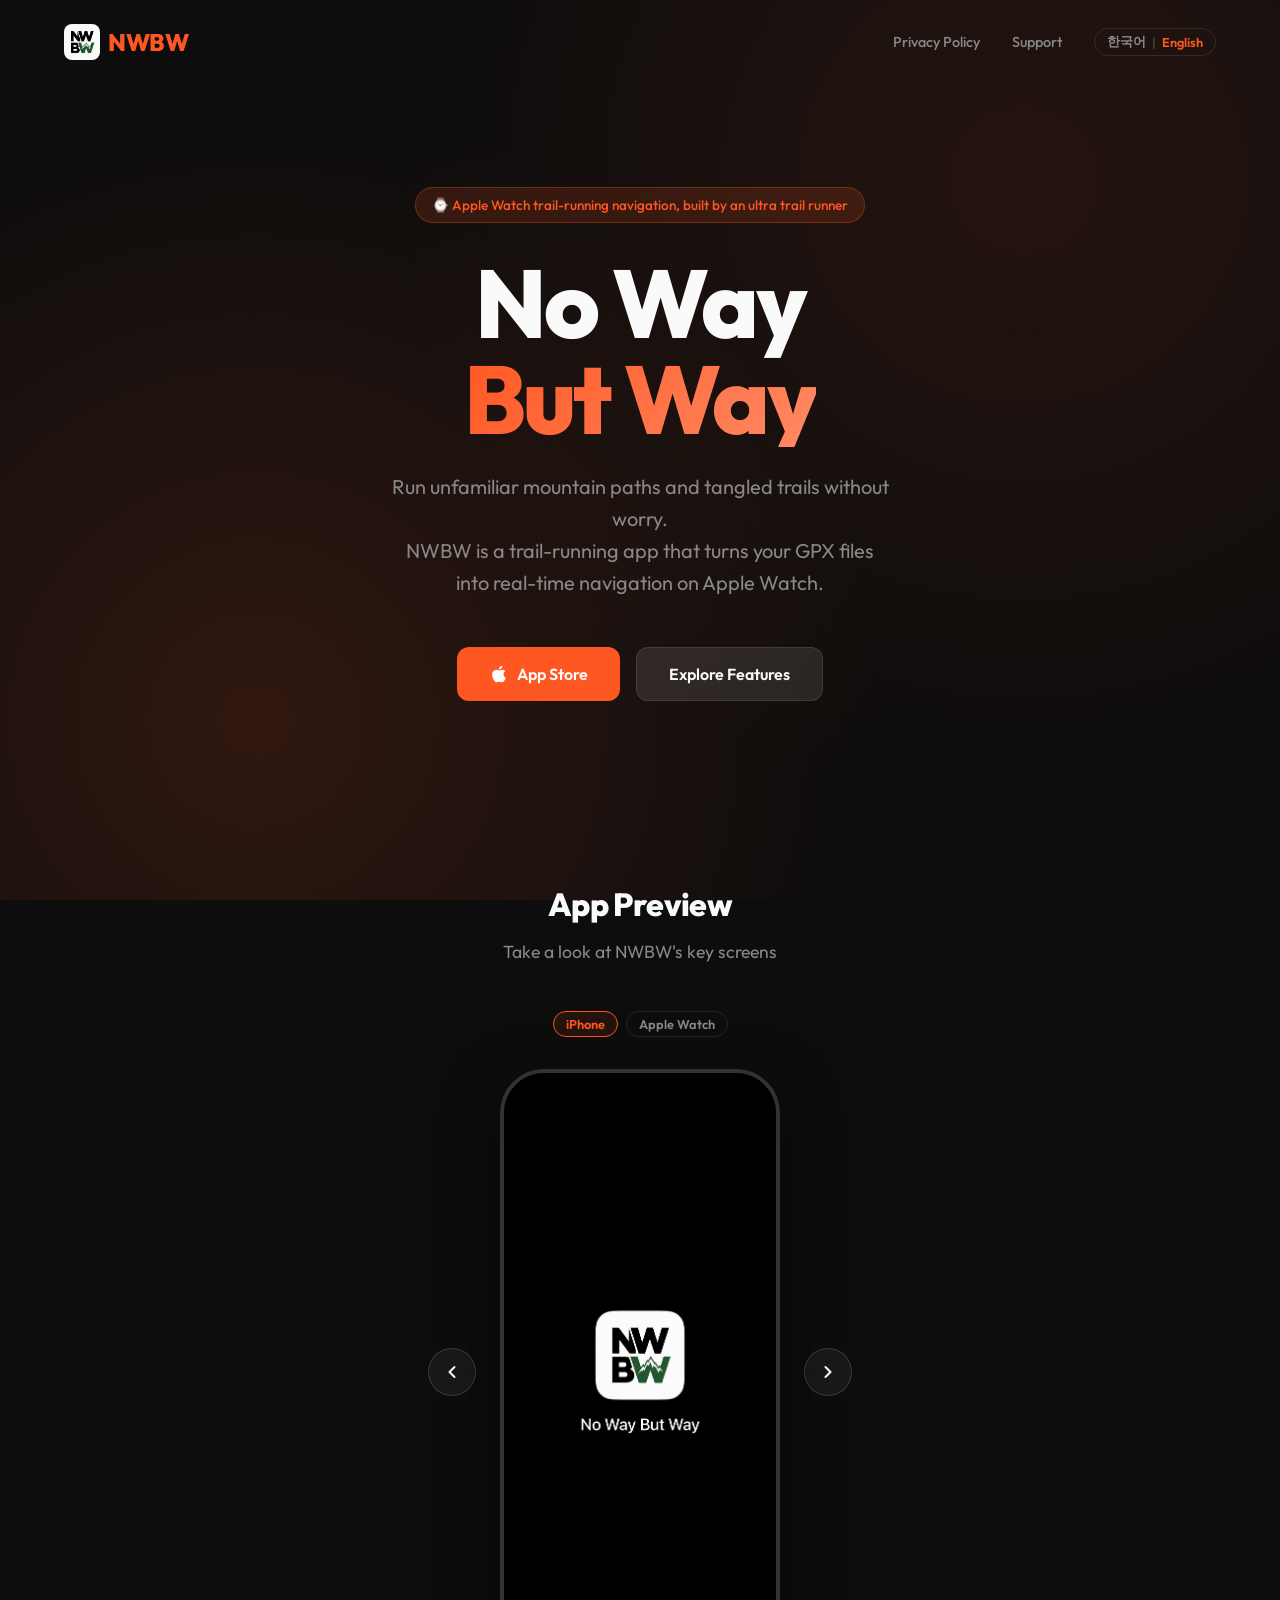
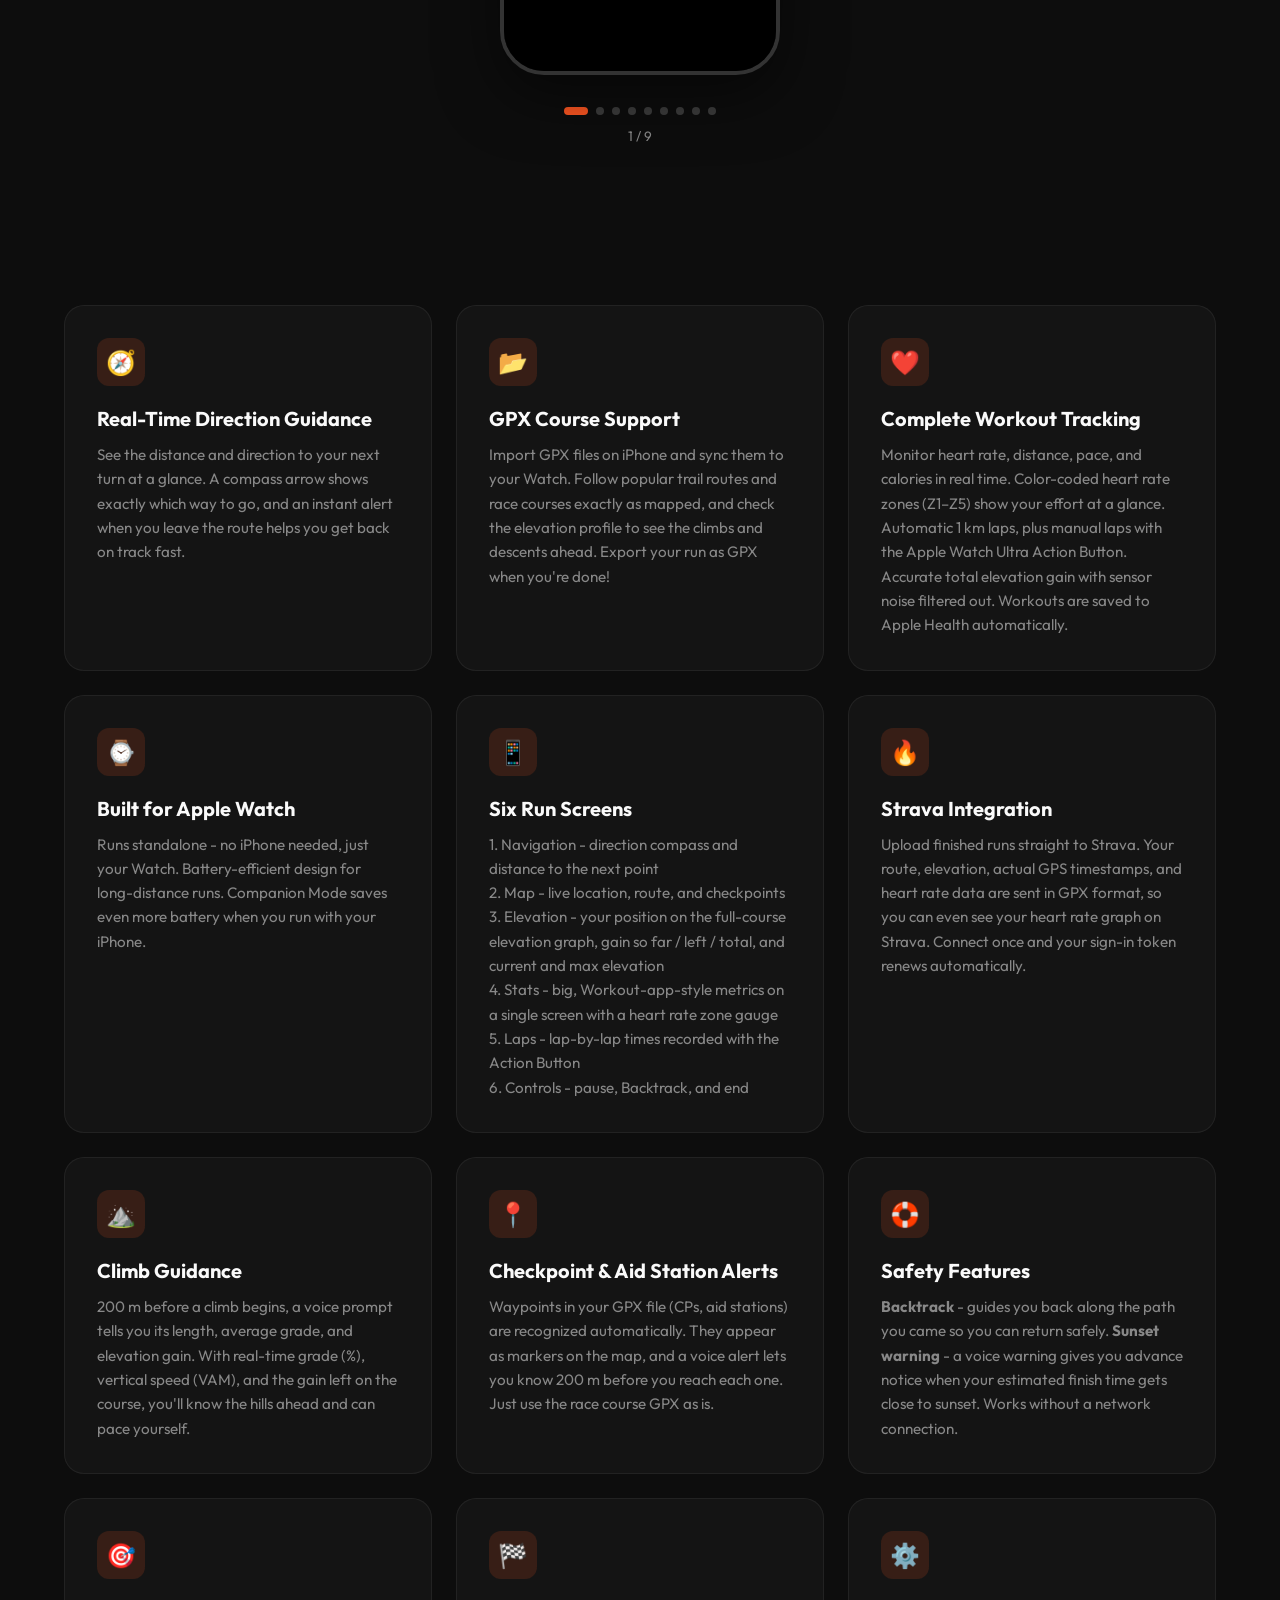
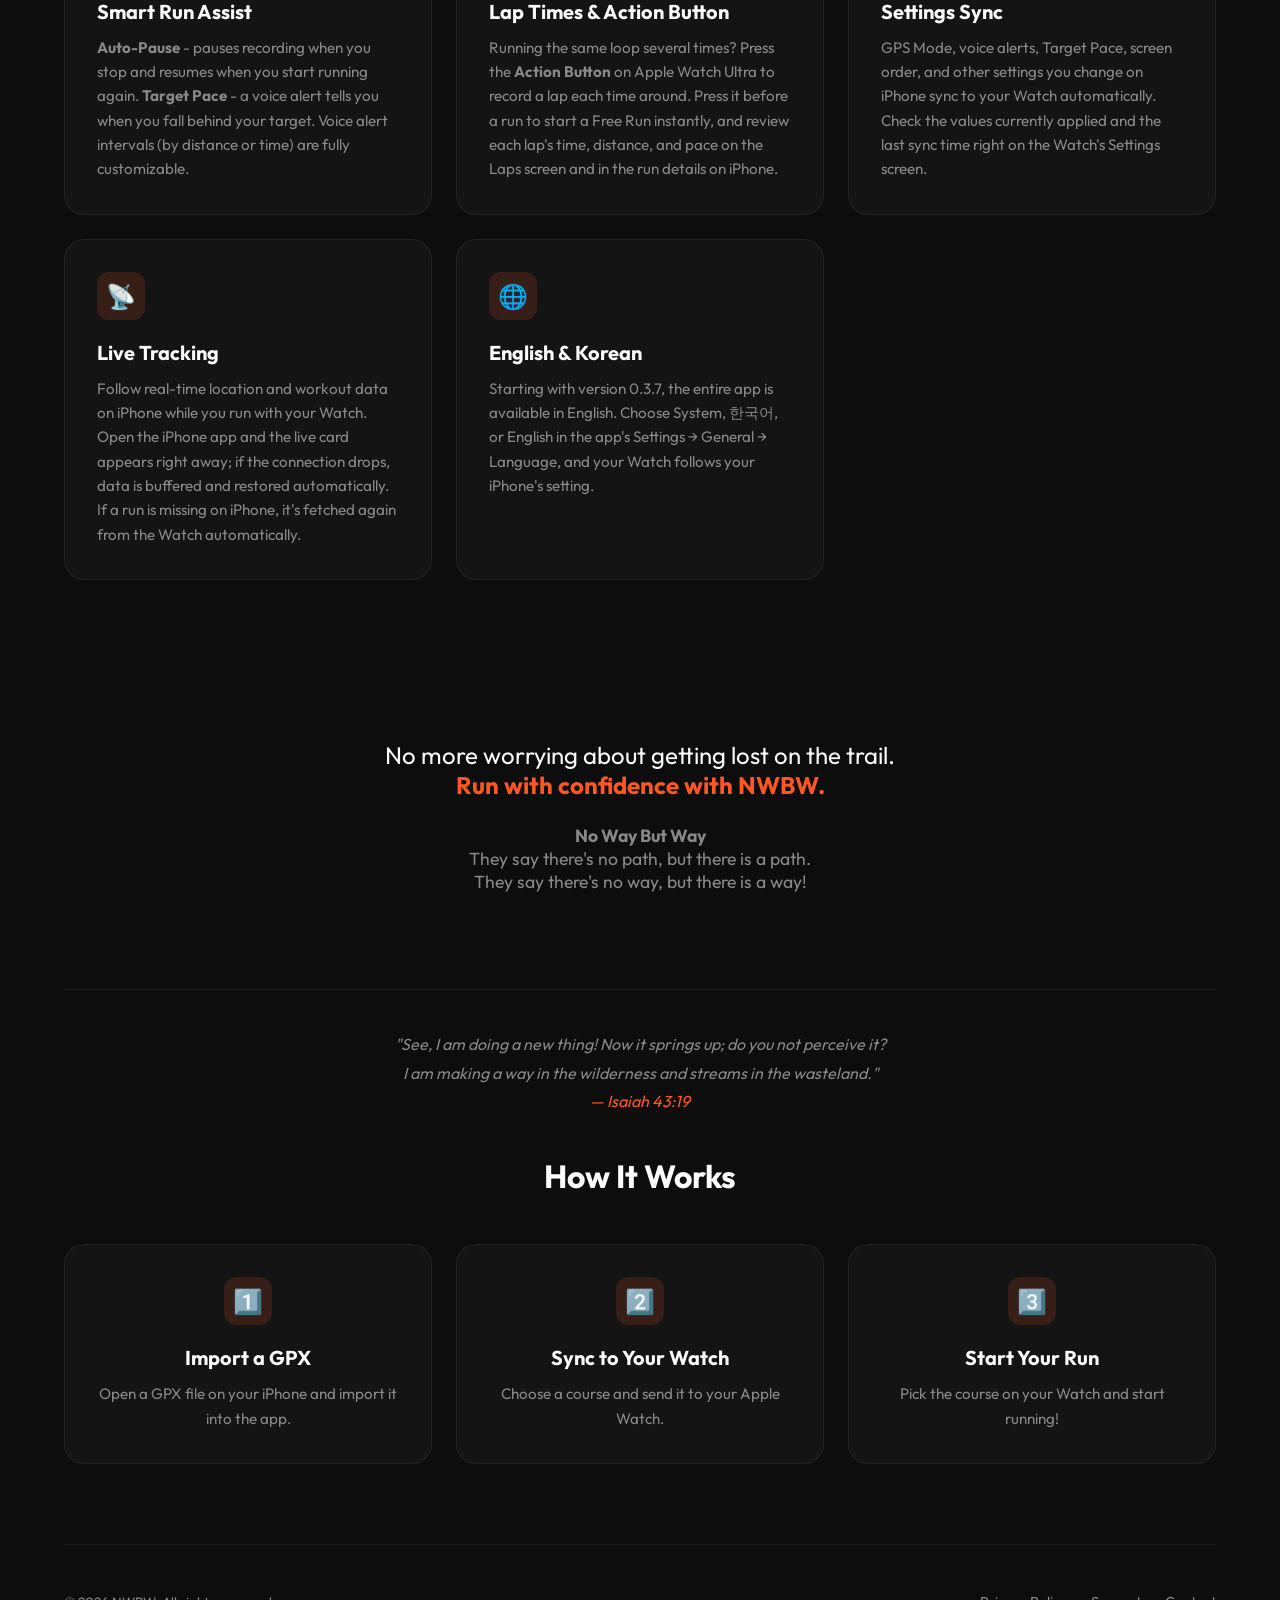
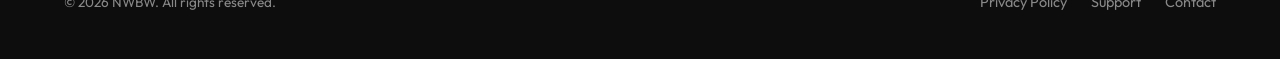
==== en/index.html @ 711b3886 "영어 웹사이트 추가 및 한/영 언어 전환 - en/index.html, en/privacy.html, en/support.html 영어 페이지 추가 (한국어와 동일 구조·CSS) " ====
<!DOCTYPE html>
<html lang="en">
<head>
    <meta charset="UTF-8">
    <meta name="viewport" content="width=device-width, initial-scale=1.0">
    <title>NWBW - No Way But Way</title>
    <link rel="icon" type="image/png" href="../assets/NWBW_logo.png">
    <link rel="apple-touch-icon" href="../assets/NWBW_logo.png">
    <link rel="alternate" hreflang="ko" href="https://shine-codestove.github.io/nwbw-site/">
    <link rel="alternate" hreflang="en" href="https://shine-codestove.github.io/nwbw-site/en/">
    <link rel="alternate" hreflang="x-default" href="https://shine-codestove.github.io/nwbw-site/">
    <link rel="preconnect" href="https://fonts.googleapis.com">
    <link rel="preconnect" href="https://fonts.gstatic.com" crossorigin>
    <link href="https://fonts.googleapis.com/css2?family=Outfit:wght@300;400;600;700;800&display=swap" rel="stylesheet">
    <style>
        :root {
            --primary: #FF5722;
            --primary-dark: #E64A19;
            --dark: #1A1A1A;
            --darker: #0D0D0D;
            --light: #FAFAFA;
            --gray: #888888;
        }

        * {
            margin: 0;
            padding: 0;
            box-sizing: border-box;
        }

        body {
            font-family: 'Outfit', sans-serif;
            background: var(--darker);
            color: var(--light);
            min-height: 100vh;
            overflow-x: hidden;
        }

        /* Animated background */
        .bg-pattern {
            position: fixed;
            top: 0;
            left: 0;
            width: 100%;
            height: 100%;
            background: 
                radial-gradient(circle at 20% 80%, rgba(255, 87, 34, 0.15) 0%, transparent 50%),
                radial-gradient(circle at 80% 20%, rgba(255, 87, 34, 0.1) 0%, transparent 50%);
            pointer-events: none;
            z-index: 0;
        }

        .container {
            position: relative;
            z-index: 1;
            max-width: 1200px;
            margin: 0 auto;
            padding: 0 24px;
        }

        /* Header */
        header {
            padding: 24px 0;
        }

        nav {
            display: flex;
            justify-content: space-between;
            align-items: center;
        }

        .logo {
            display: flex;
            align-items: center;
            gap: 8px;
            font-size: 1.5rem;
            font-weight: 800;
            letter-spacing: -0.02em;
            color: var(--primary);
            text-decoration: none;
        }

        .logo-img {
            width: 36px;
            height: 36px;
            border-radius: 8px;
        }

        .nav-links {
            display: flex;
            gap: 32px;
        }

        .nav-links a {
            color: var(--gray);
            text-decoration: none;
            font-size: 0.9rem;
            font-weight: 500;
            transition: color 0.3s ease;
        }

        .nav-links a:hover {
            color: var(--light);
        }

        /* Hero */
        .hero {
            min-height: 80vh;
            display: flex;
            flex-direction: column;
            justify-content: center;
            align-items: center;
            text-align: center;
            padding: 80px 0;
        }

        .hero-badge {
            display: inline-block;
            padding: 8px 16px;
            background: rgba(255, 87, 34, 0.15);
            border: 1px solid rgba(255, 87, 34, 0.3);
            border-radius: 100px;
            font-size: 0.85rem;
            font-weight: 500;
            color: var(--primary);
            margin-bottom: 32px;
            animation: fadeInUp 0.8s ease;
        }

        .hero h1 {
            font-size: clamp(3rem, 10vw, 6rem);
            font-weight: 800;
            line-height: 1;
            letter-spacing: -0.03em;
            margin-bottom: 24px;
            animation: fadeInUp 0.8s ease 0.1s both;
        }

        .hero h1 span {
            display: block;
            background: linear-gradient(135deg, var(--primary) 0%, #FF8A65 100%);
            -webkit-background-clip: text;
            -webkit-text-fill-color: transparent;
            background-clip: text;
        }

        .hero p {
            font-size: 1.25rem;
            color: var(--gray);
            max-width: 500px;
            margin-bottom: 48px;
            line-height: 1.6;
            animation: fadeInUp 0.8s ease 0.2s both;
        }

        .cta-group {
            display: flex;
            gap: 16px;
            flex-wrap: wrap;
            justify-content: center;
            animation: fadeInUp 0.8s ease 0.3s both;
        }

        .btn {
            display: inline-flex;
            align-items: center;
            gap: 8px;
            padding: 16px 32px;
            border-radius: 12px;
            font-size: 1rem;
            font-weight: 600;
            text-decoration: none;
            transition: all 0.3s ease;
        }

        .btn-primary {
            background: var(--primary);
            color: white;
        }

        .btn-primary:hover {
            background: var(--primary-dark);
            transform: translateY(-2px);
            box-shadow: 0 10px 40px rgba(255, 87, 34, 0.3);
        }

        .btn-secondary {
            background: rgba(255, 255, 255, 0.1);
            color: var(--light);
            border: 1px solid rgba(255, 255, 255, 0.1);
        }

        .btn-secondary:hover {
            background: rgba(255, 255, 255, 0.15);
            transform: translateY(-2px);
        }

        /* Features */
        .features {
            padding: 80px 0;
        }

        .features-grid {
            display: grid;
            grid-template-columns: repeat(auto-fit, minmax(280px, 1fr));
            gap: 24px;
        }

        .feature-card {
            background: rgba(255, 255, 255, 0.03);
            border: 1px solid rgba(255, 255, 255, 0.06);
            border-radius: 20px;
            padding: 32px;
            transition: all 0.3s ease;
        }

        .feature-card:hover {
            background: rgba(255, 255, 255, 0.05);
            transform: translateY(-4px);
        }

        .feature-icon {
            width: 48px;
            height: 48px;
            background: rgba(255, 87, 34, 0.15);
            border-radius: 12px;
            display: flex;
            align-items: center;
            justify-content: center;
            margin-bottom: 20px;
            font-size: 1.5rem;
        }

        .feature-card h3 {
            font-size: 1.25rem;
            font-weight: 700;
            margin-bottom: 12px;
        }

        .feature-card p {
            color: var(--gray);
            line-height: 1.6;
            font-size: 0.95rem;
        }

        /* Screenshot Carousel */
        .screenshots {
            padding: 80px 0;
            text-align: center;
        }

        .screenshots h2 {
            font-size: 2rem;
            font-weight: 800;
            margin-bottom: 16px;
            letter-spacing: -0.02em;
        }

        .screenshots > p {
            color: var(--gray);
            font-size: 1.1rem;
            margin-bottom: 48px;
        }

        .carousel-wrapper {
            position: relative;
            display: flex;
            align-items: center;
            justify-content: center;
            gap: 24px;
        }

        .carousel-btn {
            width: 48px;
            height: 48px;
            border-radius: 50%;
            border: 1px solid rgba(255, 255, 255, 0.15);
            background: rgba(255, 255, 255, 0.05);
            color: var(--light);
            font-size: 1.2rem;
            cursor: pointer;
            transition: all 0.3s ease;
            display: flex;
            align-items: center;
            justify-content: center;
            flex-shrink: 0;
        }

        .carousel-btn:hover {
            background: rgba(255, 87, 34, 0.2);
            border-color: var(--primary);
            color: var(--primary);
        }

        .iphone-frame {
            width: 280px;
            height: 606px;
            border-radius: 44px;
            border: 4px solid #333;
            background: #000;
            position: relative;
            overflow: hidden;
            box-shadow: 0 20px 60px rgba(0, 0, 0, 0.5), inset 0 0 0 1px rgba(255, 255, 255, 0.1);
            flex-shrink: 0;
        }

        .iphone-notch {
            position: absolute;
            top: 10px;
            left: 50%;
            transform: translateX(-50%);
            width: 100px;
            height: 28px;
            background: #000;
            border-radius: 20px;
            z-index: 10;
        }

        .carousel-track {
            display: flex;
            transition: transform 0.4s cubic-bezier(0.25, 0.46, 0.45, 0.94);
            height: 100%;
            touch-action: pan-y;
        }

        .carousel-slide {
            min-width: 100%;
            height: 100%;
        }

        .carousel-slide img {
            width: 100%;
            height: 100%;
            object-fit: cover;
            display: block;
            user-select: none;
            -webkit-user-drag: none;
        }

        .carousel-dots {
            display: flex;
            justify-content: center;
            gap: 8px;
            margin-top: 32px;
        }

        .carousel-dot {
            width: 8px;
            height: 8px;
            border-radius: 50%;
            border: none;
            background: rgba(255, 255, 255, 0.2);
            cursor: pointer;
            transition: all 0.3s ease;
            padding: 0;
        }

        .carousel-dot.active {
            background: var(--primary);
            width: 24px;
            border-radius: 4px;
        }

        .carousel-counter {
            color: var(--gray);
            font-size: 0.85rem;
            margin-top: 12px;
        }

        /* Apple Watch Ultra Frame */
        .watch-frame {
            width: 260px;
            height: 318px;
            border-radius: 72px;
            border: 5px solid #3a3a3c;
            background: #000;
            position: relative;
            overflow: hidden;
            box-shadow: 0 20px 60px rgba(0, 0, 0, 0.5), inset 0 0 0 1px rgba(255, 255, 255, 0.08);
            flex-shrink: 0;
        }

        /* Digital Crown (right side) */
        .watch-frame::before {
            content: '';
            position: absolute;
            right: -12px;
            top: 50%;
            transform: translateY(-50%);
            width: 8px;
            height: 32px;
            background: linear-gradient(180deg, #555 0%, #3a3a3c 50%, #555 100%);
            border-radius: 3px;
            z-index: 20;
        }

        /* Action Button (left, orange) */
        .watch-frame::after {
            content: '';
            position: absolute;
            left: -12px;
            top: 50%;
            transform: translateY(-50%);
            width: 8px;
            height: 24px;
            background: linear-gradient(180deg, #FF7A3D 0%, #E64A19 100%);
            border-radius: 3px;
            z-index: 20;
        }

        .device-label {
            display: flex;
            align-items: center;
            justify-content: center;
            gap: 8px;
            color: var(--gray);
            font-size: 0.9rem;
            margin-bottom: 32px;
        }

        .device-label span {
            display: inline-block;
            padding: 4px 12px;
            border-radius: 100px;
            font-weight: 600;
            font-size: 0.8rem;
            cursor: pointer;
            transition: all 0.3s ease;
            color: var(--gray);
            border: 1px solid rgba(255, 255, 255, 0.1);
        }

        .device-label span.active {
            color: var(--primary);
            border-color: var(--primary);
            background: rgba(255, 87, 34, 0.1);
        }

        /* Footer */
        footer {
            padding: 48px 0;
            border-top: 1px solid rgba(255, 255, 255, 0.06);
            margin-top: 80px;
        }

        .footer-content {
            display: flex;
            justify-content: space-between;
            align-items: center;
            flex-wrap: wrap;
            gap: 24px;
        }

        .footer-links {
            display: flex;
            gap: 24px;
        }

        .footer-links a {
            color: var(--gray);
            text-decoration: none;
            font-size: 0.9rem;
            transition: color 0.3s ease;
        }

        .footer-links a:hover {
            color: var(--light);
        }

        .copyright {
            color: var(--gray);
            font-size: 0.85rem;
        }

        /* Animations */
        @keyframes fadeInUp {
            from {
                opacity: 0;
                transform: translateY(30px);
            }
            to {
                opacity: 1;
                transform: translateY(0);
            }
        }

        /* Mobile */
        /* Language switch (visible on mobile too) */
        .nav-right {
            display: flex;
            align-items: center;
            gap: 32px;
        }

        .lang-switch {
            display: flex;
            align-items: center;
            gap: 6px;
            padding: 4px 12px;
            border: 1px solid rgba(255, 255, 255, 0.1);
            border-radius: 100px;
            font-size: 0.8rem;
            font-weight: 600;
            white-space: nowrap;
        }

        .lang-switch a {
            color: var(--gray);
            text-decoration: none;
            transition: color 0.3s ease;
        }

        .lang-switch a:hover {
            color: var(--light);
        }

        .lang-switch a.active {
            color: var(--primary);
        }

        .lang-switch .sep {
            color: rgba(255, 255, 255, 0.2);
        }

        @media (max-width: 768px) {
            .nav-links {
                display: none;
            }

            .hero {
                min-height: 70vh;
                padding: 60px 0;
            }

            .carousel-btn {
                display: none;
            }

            .iphone-frame {
                width: 240px;
                height: 520px;
                border-radius: 36px;
            }

            .iphone-notch {
                width: 84px;
                height: 24px;
                top: 8px;
            }

            .watch-frame {
                width: 220px;
                height: 270px;
                border-radius: 62px;
            }

            .footer-content {
                flex-direction: column;
                text-align: center;
            }
        }
    </style>
</head>
<body>
    <div class="bg-pattern"></div>

    <div class="container">
        <header>
            <nav>
                <a href="index.html" class="logo"><img src="../assets/NWBW_logo.png" alt="NWBW" class="logo-img">NWBW</a>
                <div class="nav-right">
                    <div class="nav-links">
                        <a href="privacy.html">Privacy Policy</a>
                        <a href="support.html">Support</a>
                    </div>
                    <div class="lang-switch" aria-label="Language">
                        <a href="../index.html" hreflang="ko" lang="ko">한국어</a>
                        <span class="sep" aria-hidden="true">|</span>
                        <a href="index.html" class="active" aria-current="page" lang="en">English</a>
                    </div>
                </div>
            </nav>
        </header>

        <main>
            <section class="hero">
                <div class="hero-badge">⌚ Apple Watch trail-running navigation, built by an ultra trail runner</div>
                <h1>
                    No Way<br>
                    <span>But Way</span>
                </h1>
                <p>Run unfamiliar mountain paths and tangled trails without worry.<br>NWBW is a trail-running app that turns your GPX files<br>into real-time navigation on Apple Watch.</p>
                <div class="cta-group">
                    <a href="https://apps.apple.com/us/app/nwbw/id6758130832" class="btn btn-primary">
                        <svg width="20" height="20" viewBox="0 0 24 24" fill="currentColor">
                            <path d="M18.71 19.5c-.83 1.24-1.71 2.45-3.05 2.47-1.34.03-1.77-.79-3.29-.79-1.53 0-2 .77-3.27.82-1.31.05-2.3-1.32-3.14-2.53C4.25 17 2.94 12.45 4.7 9.39c.87-1.52 2.43-2.48 4.12-2.51 1.28-.02 2.5.87 3.29.87.78 0 2.26-1.07 3.81-.91.65.03 2.47.26 3.64 1.98-.09.06-2.17 1.28-2.15 3.81.03 3.02 2.65 4.03 2.68 4.04-.03.07-.42 1.44-1.38 2.83M13 3.5c.73-.83 1.94-1.46 2.94-1.5.13 1.17-.34 2.35-1.04 3.19-.69.85-1.83 1.51-2.95 1.42-.15-1.15.41-2.35 1.05-3.11z"/>
                        </svg>
                        App Store
                    </a>
                    <a href="#features" class="btn btn-secondary">Explore Features</a>
                </div>
            </section>

            <section class="screenshots" id="screenshots">
                <h2>App Preview</h2>
                <p>Take a look at NWBW's key screens</p>
                <div class="device-label">
                    <span class="active" data-target="iphone-carousel">iPhone</span>
                    <span data-target="watch-carousel">Apple Watch</span>
                </div>

                <!-- iPhone Carousel -->
                <div class="carousel" id="iphone-carousel" data-carousel>
                    <div class="carousel-wrapper">
                        <button class="carousel-btn" data-prev aria-label="Previous screenshot">
                            <svg width="20" height="20" viewBox="0 0 24 24" fill="none" stroke="currentColor" stroke-width="2.5" stroke-linecap="round" stroke-linejoin="round"><polyline points="15 18 9 12 15 6"></polyline></svg>
                        </button>
                        <div class="iphone-frame">
                            <div class="iphone-notch"></div>
                            <div class="carousel-track" data-track>
                                <div class="carousel-slide"><img src="../assets/스크린샷_1.png" alt="NWBW app splash screen" draggable="false"></div>
                                <div class="carousel-slide"><img src="../assets/아이폰_코스목록.png" alt="Courses - weekly summary and route thumbnails" draggable="false"></div>
                                <div class="carousel-slide"><img src="../assets/아이폰_코스상세.png" alt="Course details - satellite map and elevation profile" draggable="false"></div>
                                <div class="carousel-slide"><img src="../assets/아이폰_라이브트래킹.png" alt="Live Tracking - real-time location and workout metrics" draggable="false"></div>
                                <div class="carousel-slide"><img src="../assets/아이폰_러닝기록.png" alt="Records - total distance and monthly runs" draggable="false"></div>
                                <div class="carousel-slide"><img src="../assets/스크린샷_3.jpg" alt="Importing a GPX file" draggable="false"></div>
                                <div class="carousel-slide"><img src="../assets/아이폰_설정.png" alt="Settings - GPS Mode and heart rate zones" draggable="false"></div>
                                <div class="carousel-slide"><img src="../assets/스크린샷_9.PNG" alt="Apple Health integration" draggable="false"></div>
                                <div class="carousel-slide"><img src="../assets/스크린샷_10.PNG" alt="Strava integration" draggable="false"></div>
                            </div>
                        </div>
                        <button class="carousel-btn" data-next aria-label="Next screenshot">
                            <svg width="20" height="20" viewBox="0 0 24 24" fill="none" stroke="currentColor" stroke-width="2.5" stroke-linecap="round" stroke-linejoin="round"><polyline points="9 18 15 12 9 6"></polyline></svg>
                        </button>
                    </div>
                    <div class="carousel-dots" data-dots></div>
                    <div class="carousel-counter" data-counter></div>
                </div>

                <!-- Apple Watch Carousel -->
                <div class="carousel" id="watch-carousel" data-carousel style="display:none;">
                    <div class="carousel-wrapper">
                        <button class="carousel-btn" data-prev aria-label="Previous screenshot">
                            <svg width="20" height="20" viewBox="0 0 24 24" fill="none" stroke="currentColor" stroke-width="2.5" stroke-linecap="round" stroke-linejoin="round"><polyline points="15 18 9 12 15 6"></polyline></svg>
                        </button>
                        <div class="watch-frame">
                            <div class="carousel-track" data-track>
                                <div class="carousel-slide"><img src="../assets/워치_트랙목록.png" alt="Watch course list - Free Run and course cards" draggable="false"></div>
                                <div class="carousel-slide"><img src="../assets/워치_러닝시작.png" alt="Start Run - elevation profile and course summary" draggable="false"></div>
                                <div class="carousel-slide"><img src="../assets/워치_네비게이션.png" alt="Navigation - turn guidance and progress" draggable="false"></div>
                                <div class="carousel-slide"><img src="../assets/워치_3.PNG" alt="Off-course warning" draggable="false"></div>
                                <div class="carousel-slide"><img src="../assets/워치_10.PNG" alt="Live map" draggable="false"></div>
                                <div class="carousel-slide"><img src="../assets/워치_고도프로필.png" alt="Elevation - current elevation and gain left" draggable="false"></div>
                                <div class="carousel-slide"><img src="../assets/워치_운동지표.png" alt="Stats - large metrics and heart rate zone gauge" draggable="false"></div>
                                <div class="carousel-slide"><img src="../assets/워치_8.jpg" alt="Off-course alert" draggable="false"></div>
                            </div>
                        </div>
                        <button class="carousel-btn" data-next aria-label="Next screenshot">
                            <svg width="20" height="20" viewBox="0 0 24 24" fill="none" stroke="currentColor" stroke-width="2.5" stroke-linecap="round" stroke-linejoin="round"><polyline points="9 18 15 12 9 6"></polyline></svg>
                        </button>
                    </div>
                    <div class="carousel-dots" data-dots></div>
                    <div class="carousel-counter" data-counter></div>
                </div>
            </section>

            <section class="features" id="features">
                <div class="features-grid">
                    <!-- Real-time direction guidance -->
                    <div class="feature-card">
                        <div class="feature-icon">🧭</div>
                        <h3>Real-Time Direction Guidance</h3>
                        <p>See the distance and direction to your next turn at a glance. A compass arrow shows exactly which way to go, and an instant alert when you leave the route helps you get back on track fast.</p>
                    </div>

                    <!-- GPX course support -->
                    <div class="feature-card">
                        <div class="feature-icon">📂</div>
                        <h3>GPX Course Support</h3>
                        <p>Import GPX files on iPhone and sync them to your Watch. Follow popular trail routes and race courses exactly as mapped, and check the elevation profile to see the climbs and descents ahead. Export your run as GPX when you're done!</p>
                    </div>

                    <!-- Complete workout tracking -->
                    <div class="feature-card">
                        <div class="feature-icon">❤️</div>
                        <h3>Complete Workout Tracking</h3>
                        <p>Monitor heart rate, distance, pace, and calories in real time. Color-coded heart rate zones (Z1–Z5) show your effort at a glance. Automatic 1 km laps, plus manual laps with the Apple Watch Ultra Action Button. Accurate total elevation gain with sensor noise filtered out. Workouts are saved to Apple Health automatically.</p>
                    </div>

                    <!-- Optimized for Apple Watch -->
                    <div class="feature-card">
                        <div class="feature-icon">⌚</div>
                        <h3>Built for Apple Watch</h3>
                        <p>Runs standalone - no iPhone needed, just your Watch. Battery-efficient design for long-distance runs. Companion Mode saves even more battery when you run with your iPhone.</p>
                    </div>

                    <!-- Six run screens -->
                    <div class="feature-card">
                        <div class="feature-icon">📱</div>
                        <h3>Six Run Screens</h3>
                        <p>1. Navigation - direction compass and distance to the next point<br>
                        2. Map - live location, route, and checkpoints<br>
                        3. Elevation - your position on the full-course elevation graph, gain so far / left / total, and current and max elevation<br>
                        4. Stats - big, Workout-app-style metrics on a single screen with a heart rate zone gauge<br>
                        5. Laps - lap-by-lap times recorded with the Action Button<br>
                        6. Controls - pause, Backtrack, and end</p>
                    </div>

                    <!-- Strava integration -->
                    <div class="feature-card">
                        <div class="feature-icon">🔥</div>
                        <h3>Strava Integration</h3>
                        <p>Upload finished runs straight to Strava. Your route, elevation, actual GPS timestamps, and heart rate data are sent in GPX format, so you can even see your heart rate graph on Strava. Connect once and your sign-in token renews automatically.</p>
                    </div>

                    <!-- Climb guidance -->
                    <div class="feature-card">
                        <div class="feature-icon">⛰️</div>
                        <h3>Climb Guidance</h3>
                        <p>200 m before a climb begins, a voice prompt tells you its length, average grade, and elevation gain. With real-time grade (%), vertical speed (VAM), and the gain left on the course, you'll know the hills ahead and can pace yourself.</p>
                    </div>

                    <!-- Checkpoint and aid station alerts -->
                    <div class="feature-card">
                        <div class="feature-icon">📍</div>
                        <h3>Checkpoint & Aid Station Alerts</h3>
                        <p>Waypoints in your GPX file (CPs, aid stations) are recognized automatically. They appear as markers on the map, and a voice alert lets you know 200 m before you reach each one. Just use the race course GPX as is.</p>
                    </div>

                    <!-- Safety features -->
                    <div class="feature-card">
                        <div class="feature-icon">🛟</div>
                        <h3>Safety Features</h3>
                        <p><strong>Backtrack</strong> - guides you back along the path you came so you can return safely. <strong>Sunset warning</strong> - a voice warning gives you advance notice when your estimated finish time gets close to sunset. Works without a network connection.</p>
                    </div>

                    <!-- Smart run assist -->
                    <div class="feature-card">
                        <div class="feature-icon">🎯</div>
                        <h3>Smart Run Assist</h3>
                        <p><strong>Auto-Pause</strong> - pauses recording when you stop and resumes when you start running again. <strong>Target Pace</strong> - a voice alert tells you when you fall behind your target. Voice alert intervals (by distance or time) are fully customizable.</p>
                    </div>

                    <!-- Lap times and Action Button -->
                    <div class="feature-card">
                        <div class="feature-icon">🏁</div>
                        <h3>Lap Times & Action Button</h3>
                        <p>Running the same loop several times? Press the <strong>Action Button</strong> on Apple Watch Ultra to record a lap each time around. Press it before a run to start a Free Run instantly, and review each lap's time, distance, and pace on the Laps screen and in the run details on iPhone.</p>
                    </div>
                    <!-- Settings sync -->
                    <div class="feature-card">
                        <div class="feature-icon">⚙️</div>
                        <h3>Settings Sync</h3>
                        <p>GPS Mode, voice alerts, Target Pace, screen order, and other settings you change on iPhone sync to your Watch automatically. Check the values currently applied and the last sync time right on the Watch's Settings screen.</p>
                    </div>
                    <!-- Live Tracking -->
                    <div class="feature-card">
                        <div class="feature-icon">📡</div>
                        <h3>Live Tracking</h3>
                        <p>Follow real-time location and workout data on iPhone while you run with your Watch. Open the iPhone app and the live card appears right away; if the connection drops, data is buffered and restored automatically. If a run is missing on iPhone, it's fetched again from the Watch automatically.</p>
                    </div>
                    <!-- English support -->
                    <div class="feature-card">
                        <div class="feature-icon">🌐</div>
                        <h3>English &amp; Korean</h3>
                        <p>Starting with version 0.3.7, the entire app is available in English. Choose System, <span lang="ko">한국어</span>, or English in the app's Settings → General → Language, and your Watch follows your iPhone's setting.</p>
                    </div>
                </div>
            </section>

            <!-- Closing section -->
            <section class="closing" style="text-align: center; padding: 80px 0;">
                <p style="font-size: 1.5rem; color: var(--light); margin-bottom: 24px;">
                    No more worrying about getting lost on the trail.<br>
                    <strong style="color: var(--primary);">Run with confidence with NWBW.</strong>
                </p>
                <p style="font-size: 1.1rem; color: var(--gray); margin-bottom: 16px;">
                    <strong>No Way But Way</strong><br>
                    They say there's no path, but there is a path.<br>
                    They say there's no way, but there is a way!
                </p>
            </section>

            <!-- Bible verse -->
            <section class="verse" style="text-align: center; padding: 40px 0; border-top: 1px solid rgba(255, 255, 255, 0.06);">
                <p style="font-size: 1rem; color: var(--gray); font-style: italic; max-width: 700px; margin: 0 auto; line-height: 1.8;">
                    "See, I am doing a new thing! Now it springs up; do you not perceive it?<br>
                    I am making a way in the wilderness and streams in the wasteland."<br>
                    <span style="color: var(--primary);">— Isaiah 43:19</span>
                </p>
            </section>

            <section class="how-it-works">
                <h2 style="text-align: center; font-size: 2rem; margin-bottom: 48px;">How It Works</h2>
                <div class="features-grid">
                    <div class="feature-card" style="text-align: center;">
                        <div class="feature-icon" style="margin: 0 auto 20px;">1️⃣</div>
                        <h3>Import a GPX</h3>
                        <p>Open a GPX file on your iPhone and import it into the app.</p>
                    </div>
                    <div class="feature-card" style="text-align: center;">
                        <div class="feature-icon" style="margin: 0 auto 20px;">2️⃣</div>
                        <h3>Sync to Your Watch</h3>
                        <p>Choose a course and send it to your Apple Watch.</p>
                    </div>
                    <div class="feature-card" style="text-align: center;">
                        <div class="feature-icon" style="margin: 0 auto 20px;">3️⃣</div>
                        <h3>Start Your Run</h3>
                        <p>Pick the course on your Watch and start running!</p>
                    </div>
                </div>
            </section>
        </main>

        <footer>
            <div class="footer-content">
                <div class="copyright">© 2026 NWBW. All rights reserved.</div>
                <div class="footer-links">
                    <a href="privacy.html">Privacy Policy</a>
                    <a href="support.html">Support</a>
                    <a href="mailto:info@codestove.io">Contact</a>
                </div>
            </div>
        </footer>
    </div>
    <script src="../carousel.js"></script>
</body>
</html>
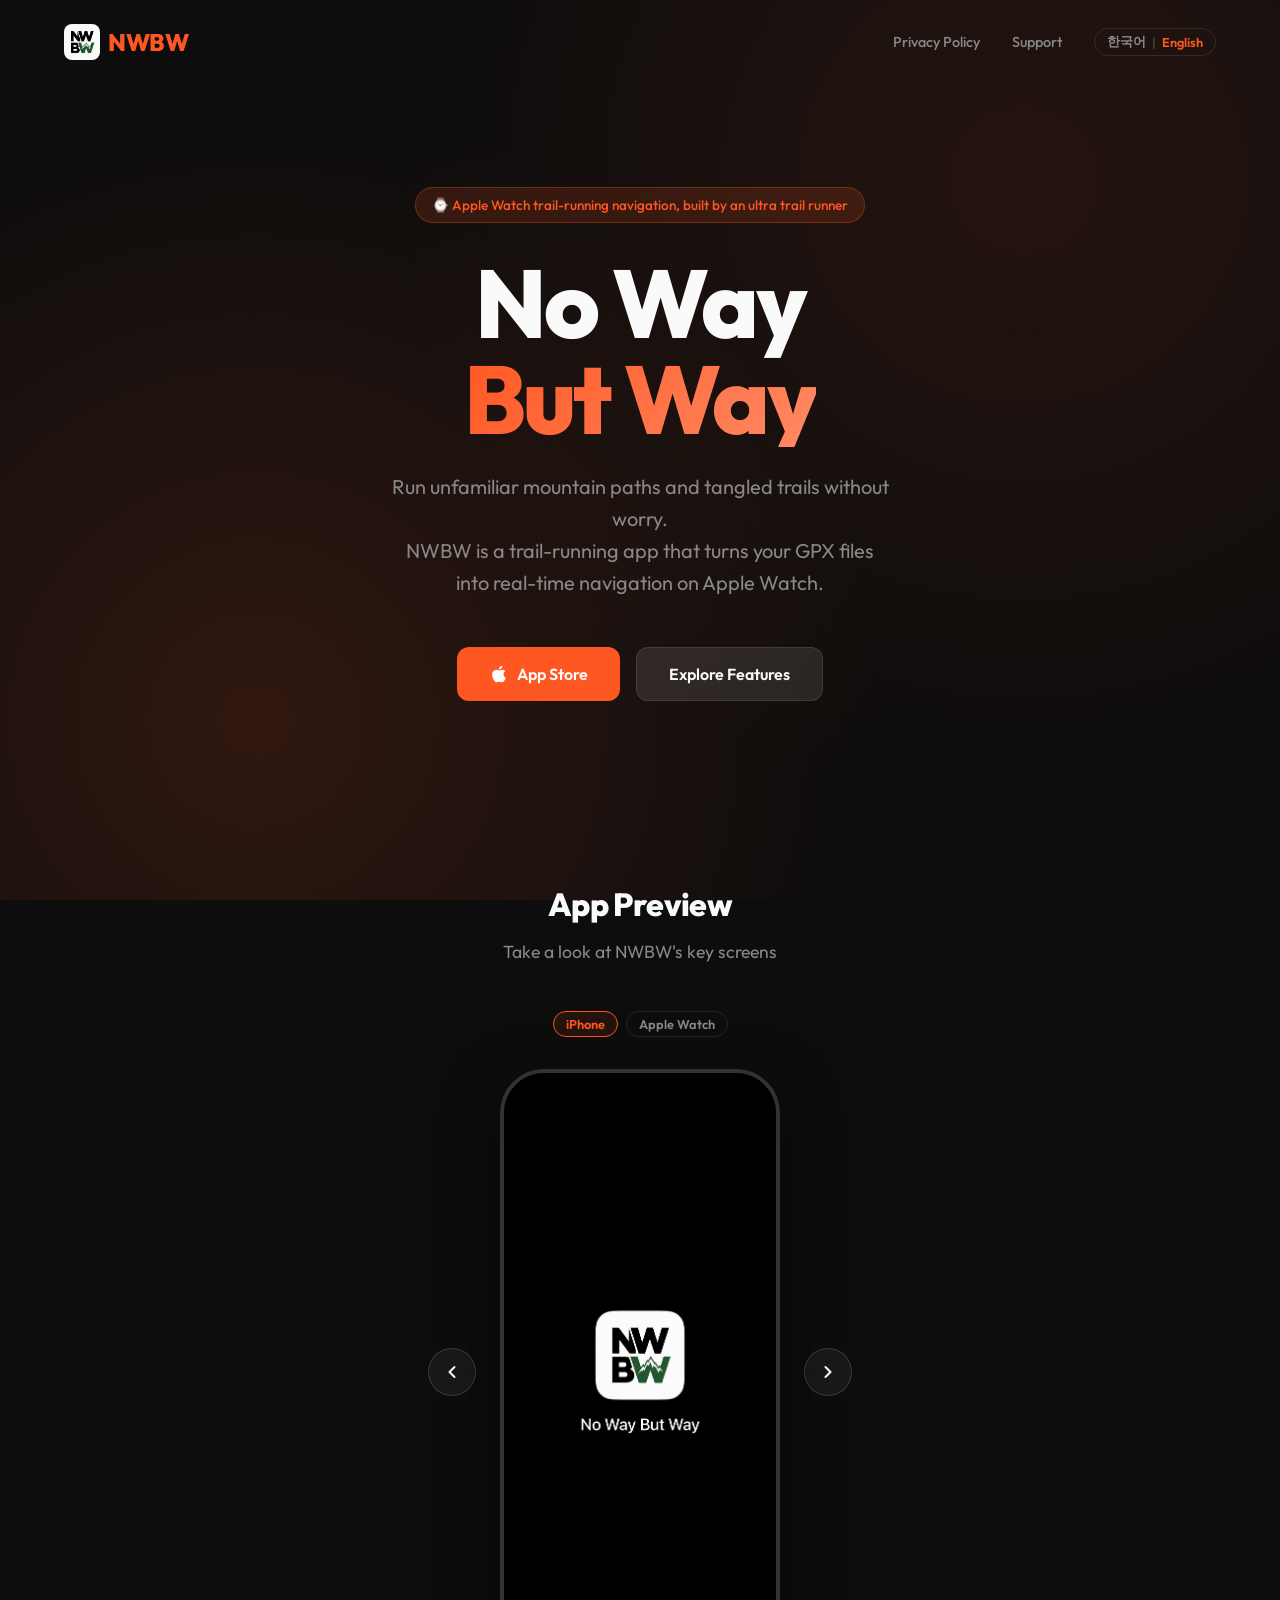
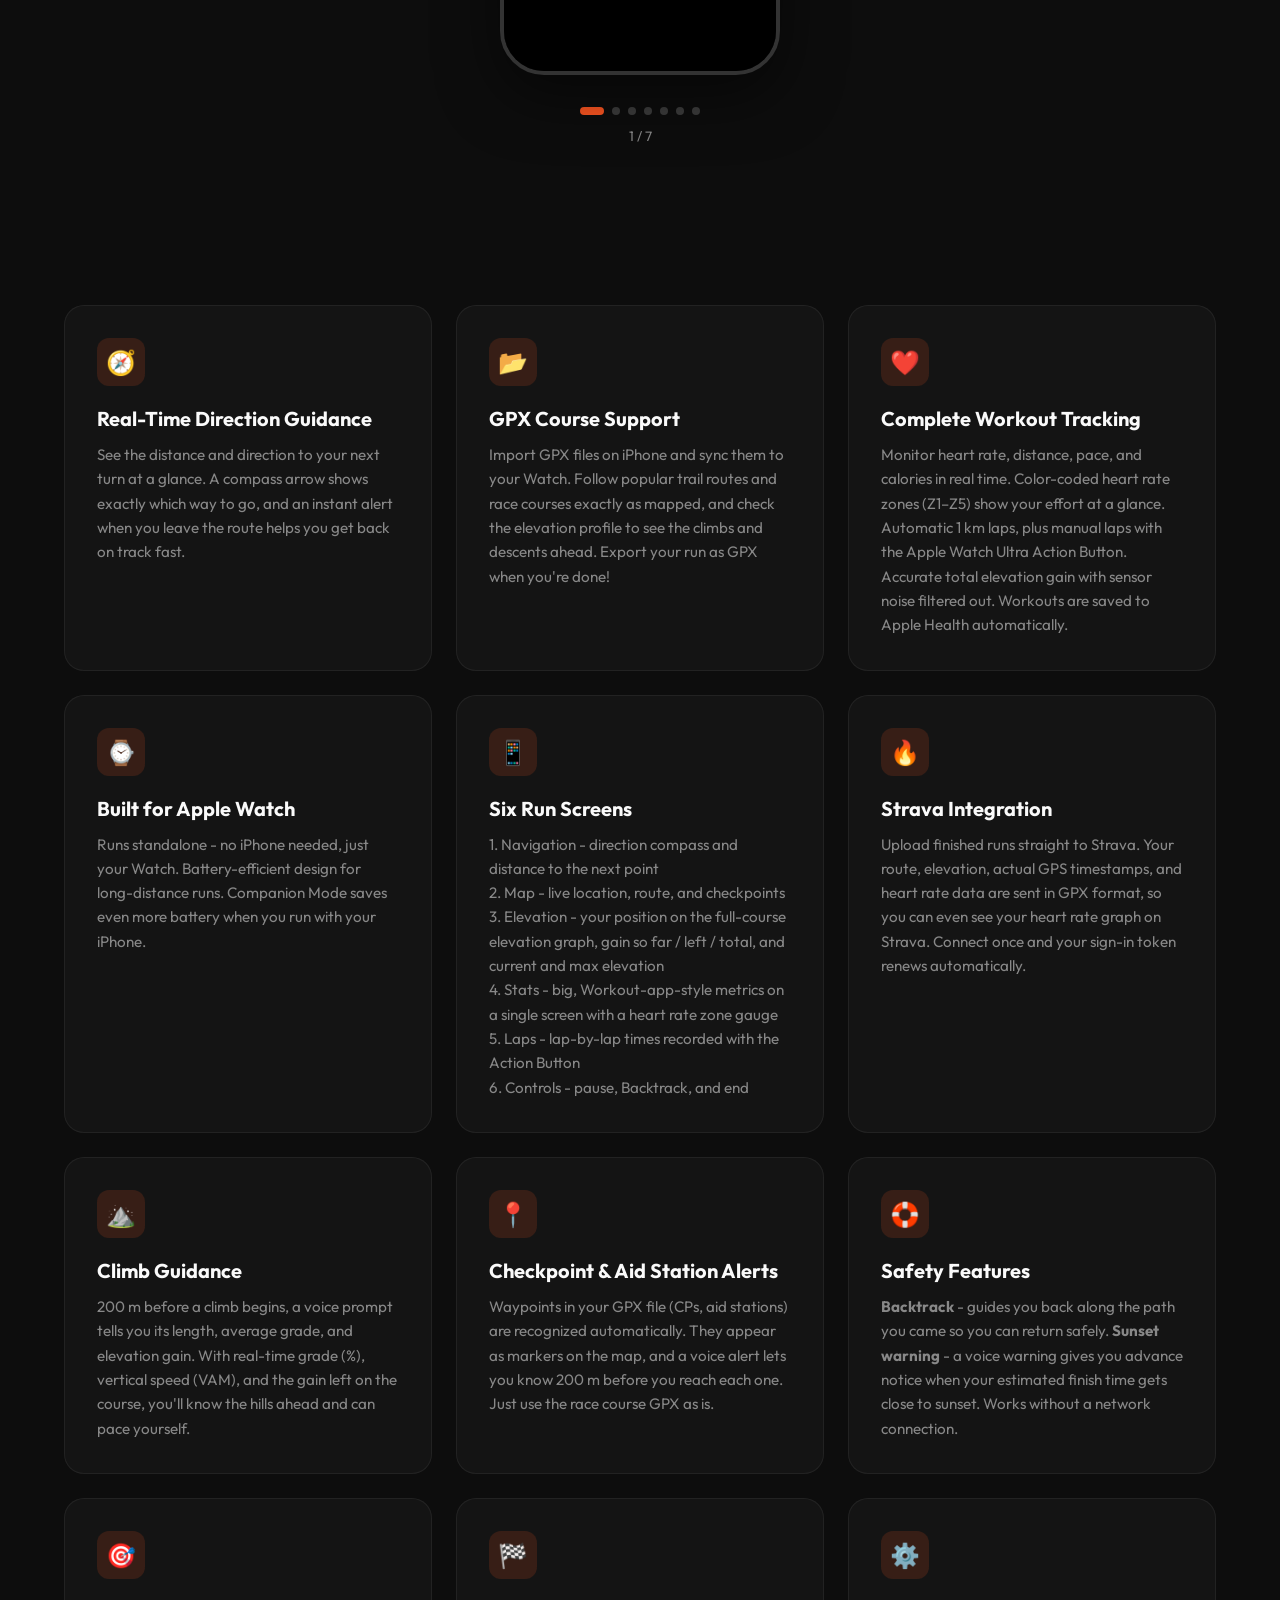
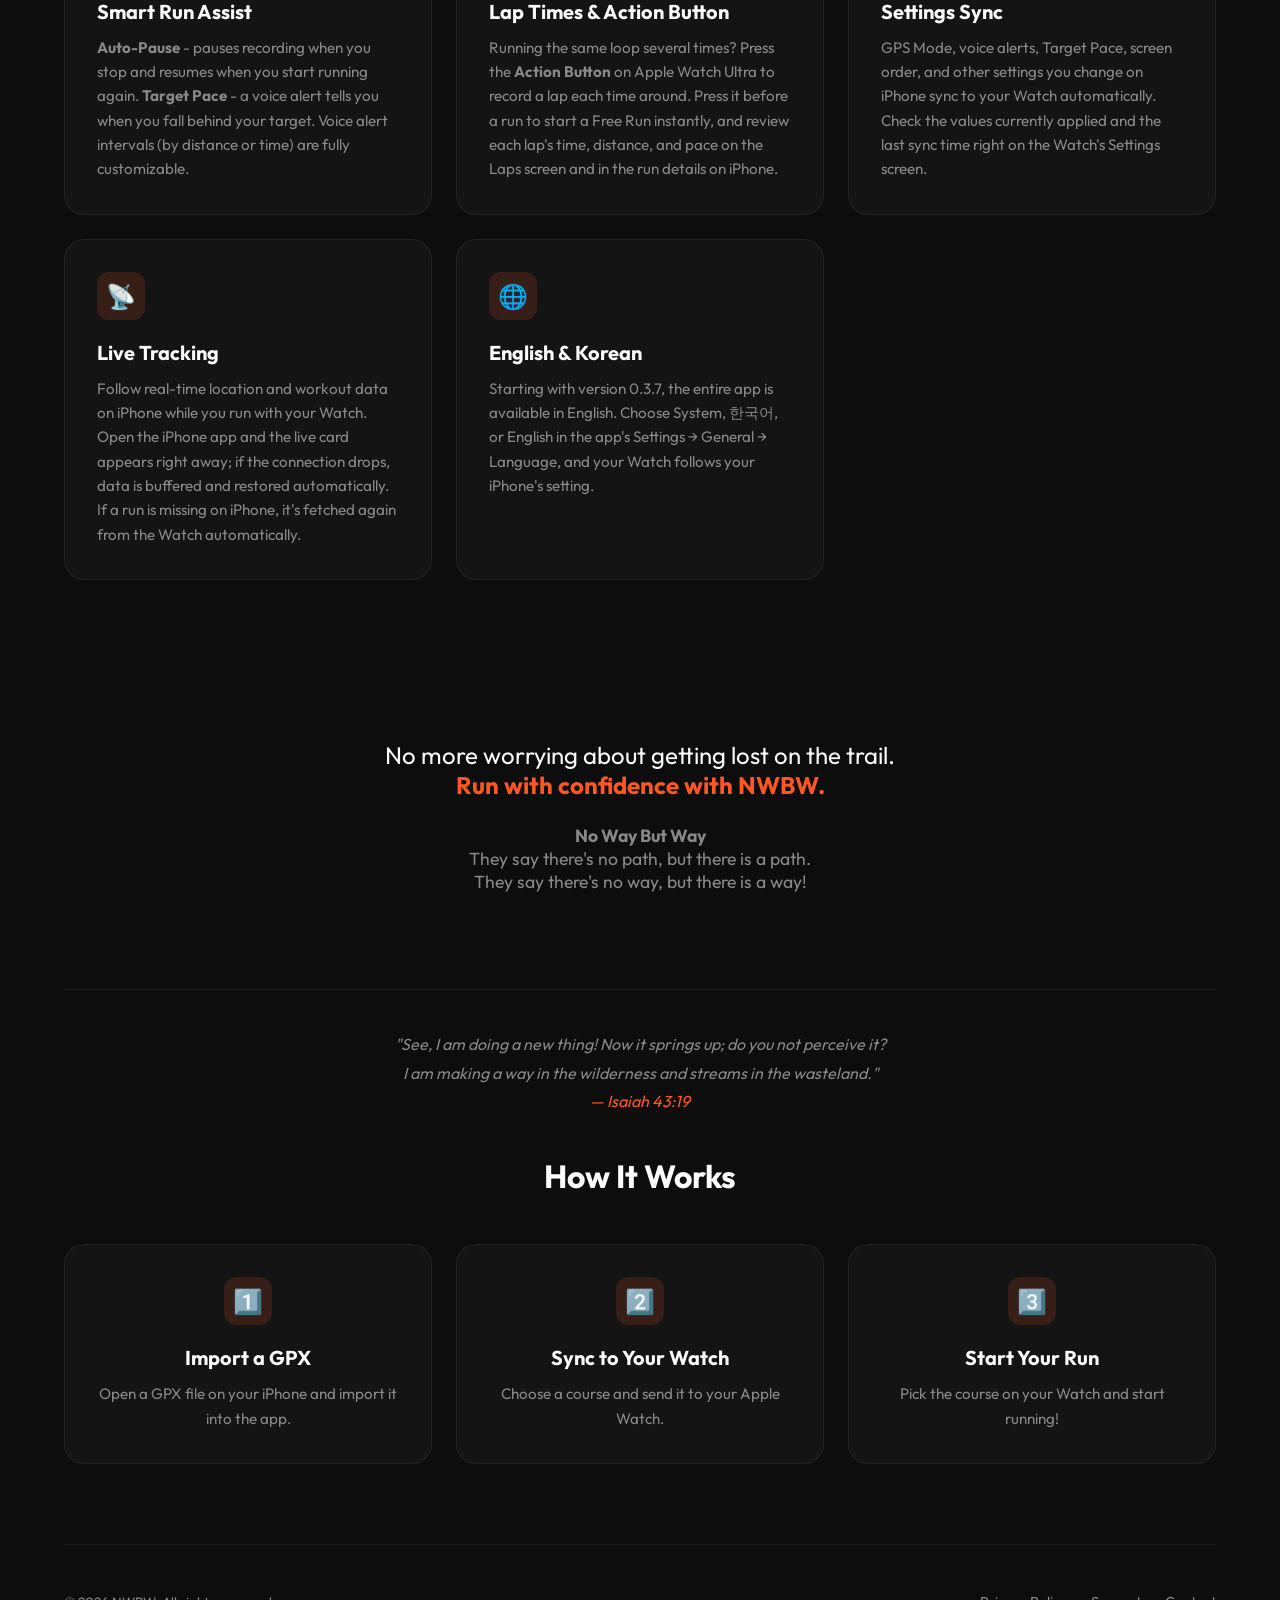
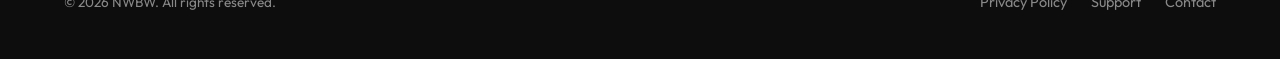
==== commit c753b849: "영문 페이지에 영어 앱 스크린샷 적용, 러닝 화면 수 6개로 정정 - assets/en/: iPhone 5장·워치 6장 영어 화면 (시뮬레이터 데모 데이터) - 한국어 시스템 화면" ====
--- a/en/index.html
+++ b/en/index.html
@@ -619,13 +619,11 @@
                             <div class="iphone-notch"></div>
                             <div class="carousel-track" data-track>
                                 <div class="carousel-slide"><img src="../assets/스크린샷_1.png" alt="NWBW app splash screen" draggable="false"></div>
-                                <div class="carousel-slide"><img src="../assets/아이폰_코스목록.png" alt="Courses - weekly summary and route thumbnails" draggable="false"></div>
-                                <div class="carousel-slide"><img src="../assets/아이폰_코스상세.png" alt="Course details - satellite map and elevation profile" draggable="false"></div>
-                                <div class="carousel-slide"><img src="../assets/아이폰_라이브트래킹.png" alt="Live Tracking - real-time location and workout metrics" draggable="false"></div>
-                                <div class="carousel-slide"><img src="../assets/아이폰_러닝기록.png" alt="Records - total distance and monthly runs" draggable="false"></div>
-                                <div class="carousel-slide"><img src="../assets/스크린샷_3.jpg" alt="Importing a GPX file" draggable="false"></div>
-                                <div class="carousel-slide"><img src="../assets/아이폰_설정.png" alt="Settings - GPS Mode and heart rate zones" draggable="false"></div>
-                                <div class="carousel-slide"><img src="../assets/스크린샷_9.PNG" alt="Apple Health integration" draggable="false"></div>
+                                <div class="carousel-slide"><img src="../assets/en/iphone_courses.png" alt="Courses - weekly summary and route thumbnails" draggable="false"></div>
+                                <div class="carousel-slide"><img src="../assets/en/iphone_course_detail.png" alt="Course details - satellite map and elevation profile" draggable="false"></div>
+                                <div class="carousel-slide"><img src="../assets/en/iphone_live_tracking.png" alt="Live Tracking - real-time location and workout metrics" draggable="false"></div>
+                                <div class="carousel-slide"><img src="../assets/en/iphone_history.png" alt="Records - total distance and monthly runs" draggable="false"></div>
+                                <div class="carousel-slide"><img src="../assets/en/iphone_settings.png" alt="Settings - language, GPS Mode and heart rate zones" draggable="false"></div>
                                 <div class="carousel-slide"><img src="../assets/스크린샷_10.PNG" alt="Strava integration" draggable="false"></div>
                             </div>
                         </div>
@@ -645,14 +643,13 @@
                         </button>
                         <div class="watch-frame">
                             <div class="carousel-track" data-track>
-                                <div class="carousel-slide"><img src="../assets/워치_트랙목록.png" alt="Watch course list - Free Run and course cards" draggable="false"></div>
-                                <div class="carousel-slide"><img src="../assets/워치_러닝시작.png" alt="Start Run - elevation profile and course summary" draggable="false"></div>
-                                <div class="carousel-slide"><img src="../assets/워치_네비게이션.png" alt="Navigation - turn guidance and progress" draggable="false"></div>
-                                <div class="carousel-slide"><img src="../assets/워치_3.PNG" alt="Off-course warning" draggable="false"></div>
+                                <div class="carousel-slide"><img src="../assets/en/watch_courses.png" alt="Watch course list - Free Run and course cards" draggable="false"></div>
+                                <div class="carousel-slide"><img src="../assets/en/watch_start_run.png" alt="Start Run - elevation profile and course summary" draggable="false"></div>
+                                <div class="carousel-slide"><img src="../assets/en/watch_navigation.png" alt="Navigation - turn guidance and progress" draggable="false"></div>
+                                <div class="carousel-slide"><img src="../assets/en/watch_off_course.png" alt="Off-course warning" draggable="false"></div>
                                 <div class="carousel-slide"><img src="../assets/워치_10.PNG" alt="Live map" draggable="false"></div>
-                                <div class="carousel-slide"><img src="../assets/워치_고도프로필.png" alt="Elevation - current elevation and gain left" draggable="false"></div>
-                                <div class="carousel-slide"><img src="../assets/워치_운동지표.png" alt="Stats - large metrics and heart rate zone gauge" draggable="false"></div>
-                                <div class="carousel-slide"><img src="../assets/워치_8.jpg" alt="Off-course alert" draggable="false"></div>
+                                <div class="carousel-slide"><img src="../assets/en/watch_elevation.png" alt="Elevation - current elevation and gain left" draggable="false"></div>
+                                <div class="carousel-slide"><img src="../assets/en/watch_stats.png" alt="Stats - large metrics and heart rate zone gauge" draggable="false"></div>
                             </div>
                         </div>
                         <button class="carousel-btn" data-next aria-label="Next screenshot">
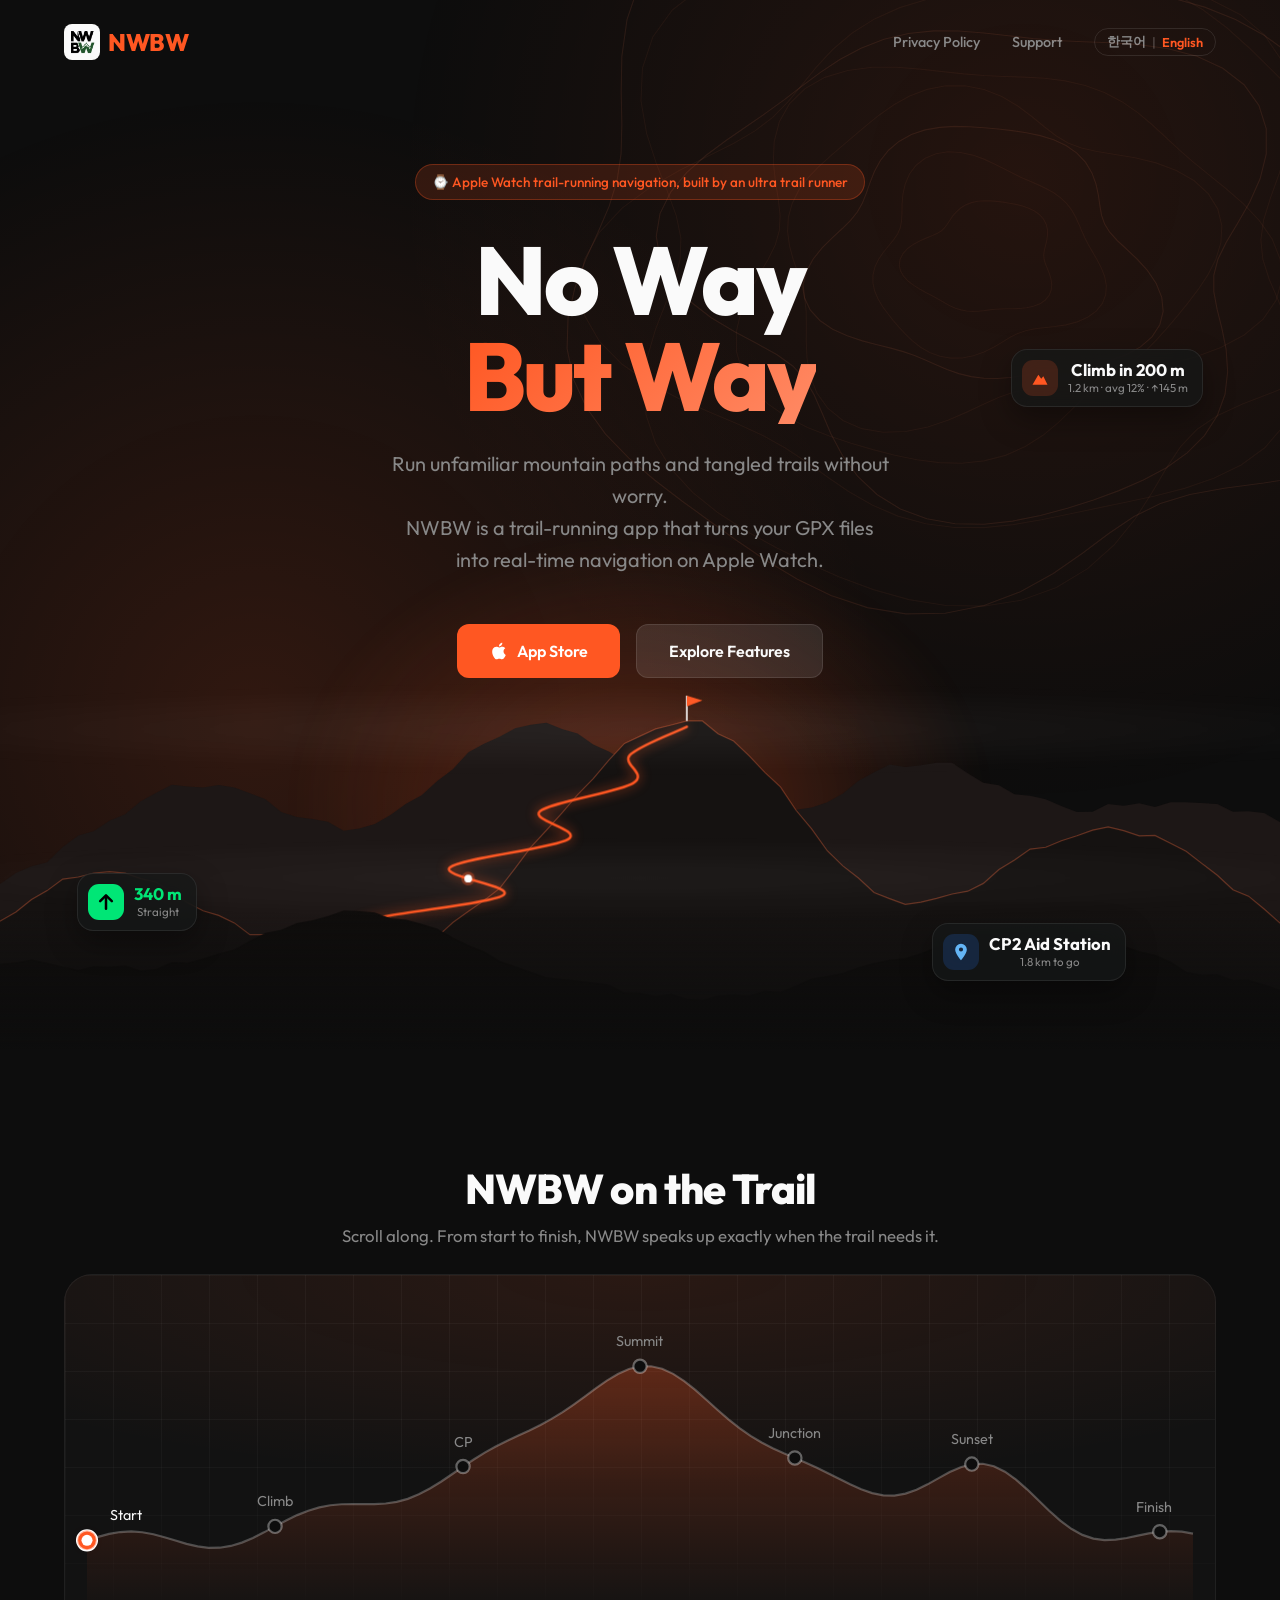
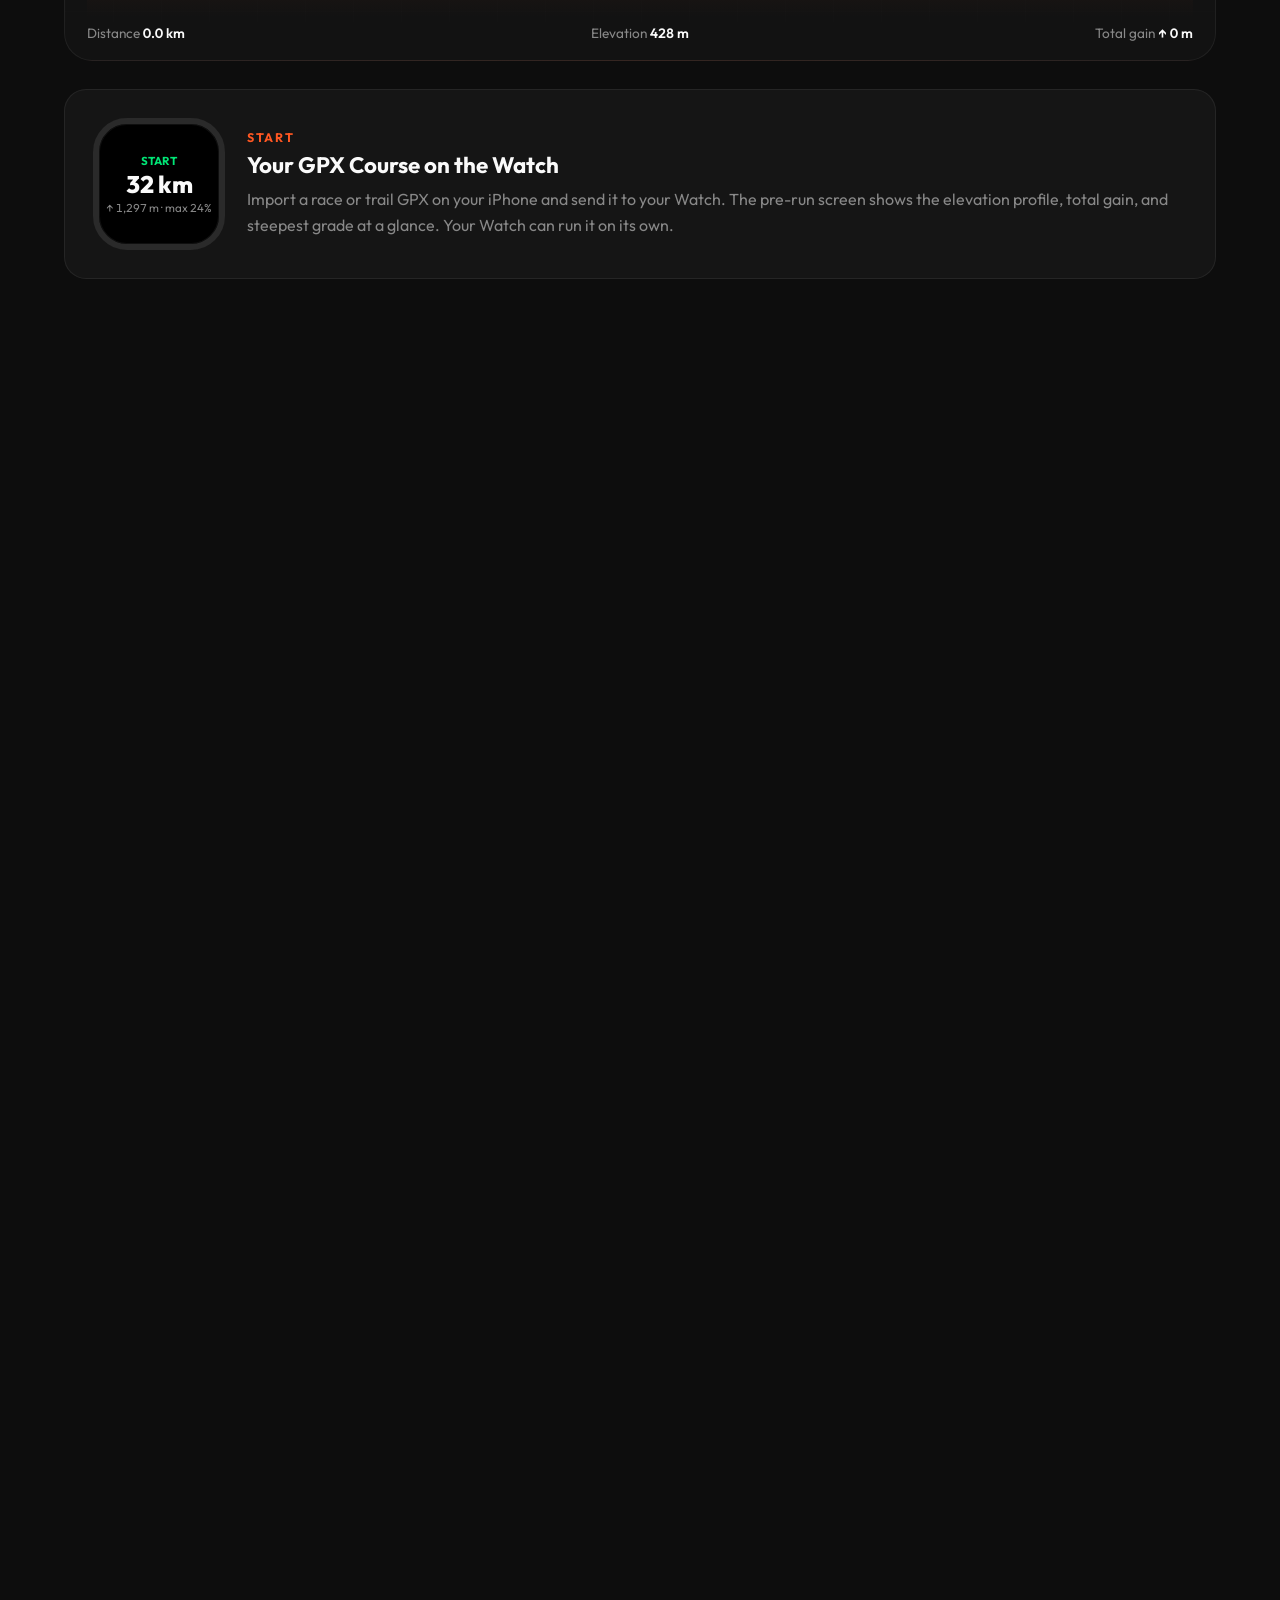
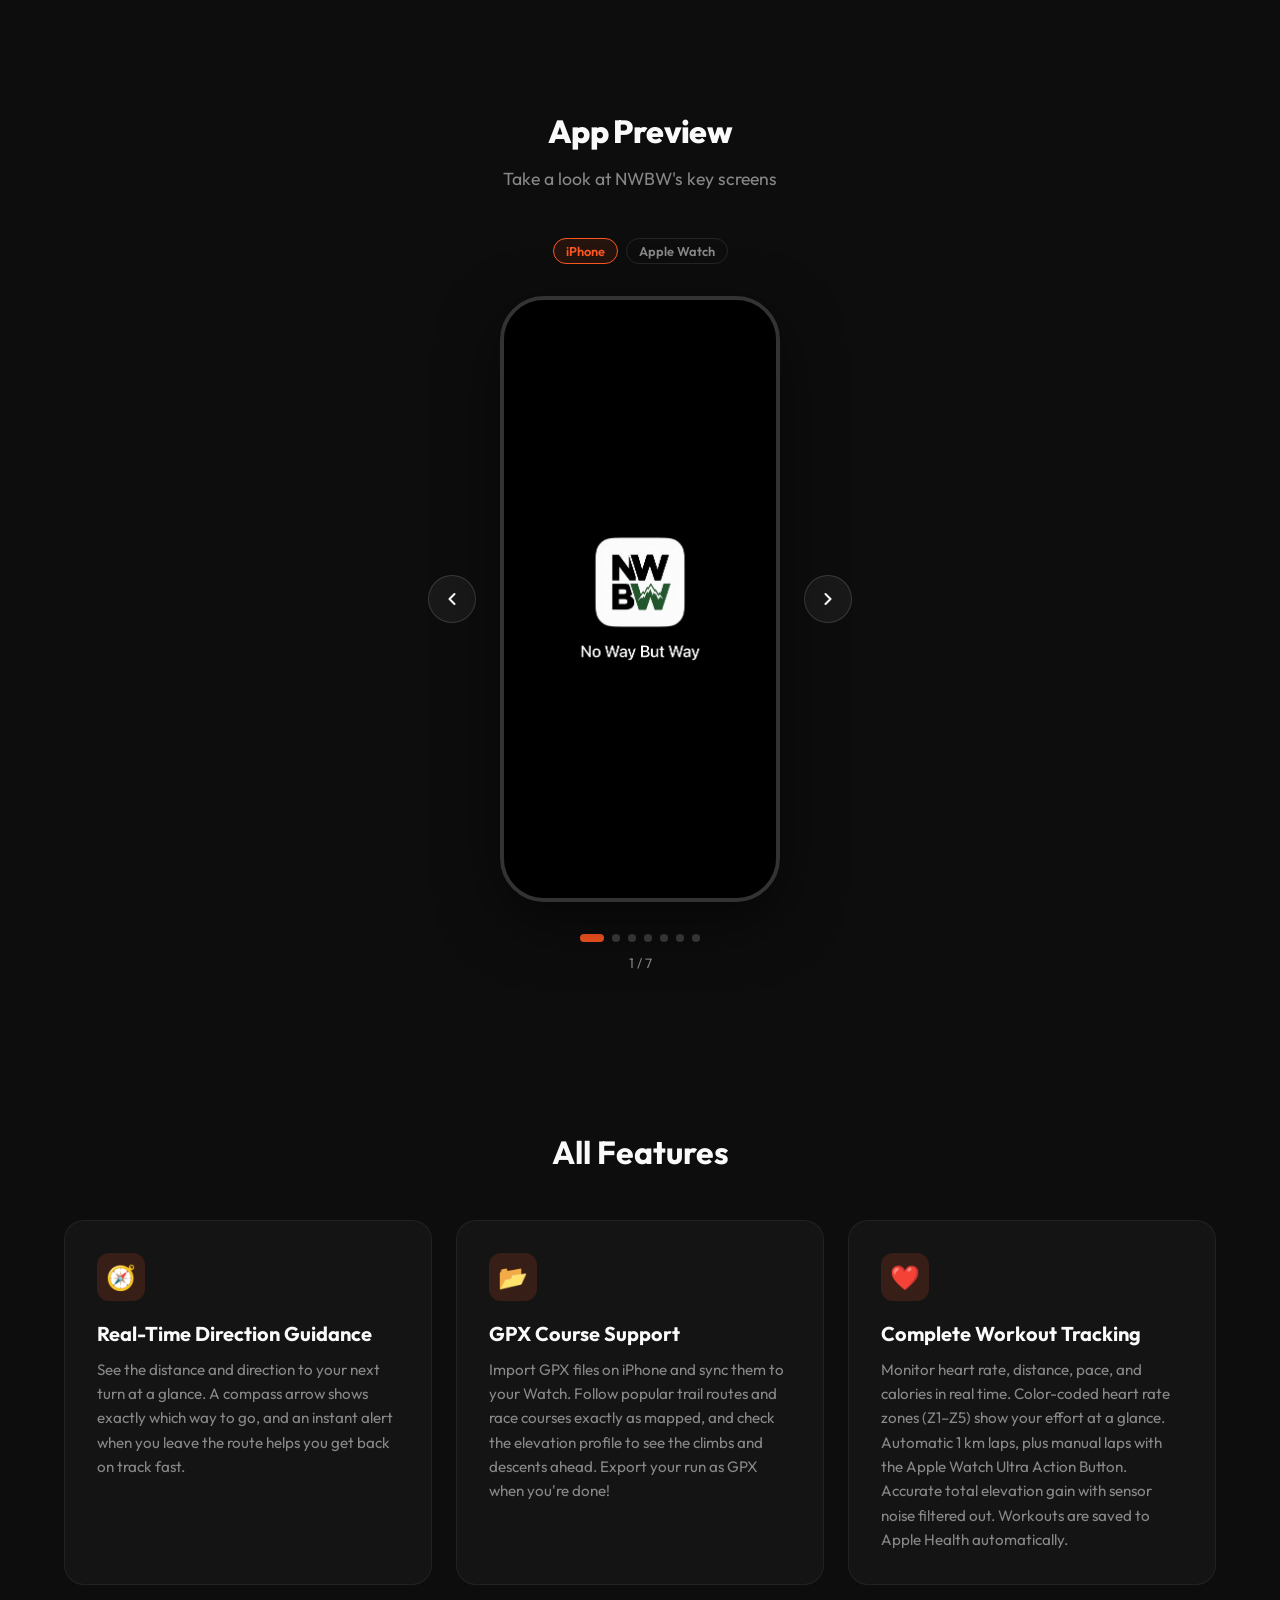
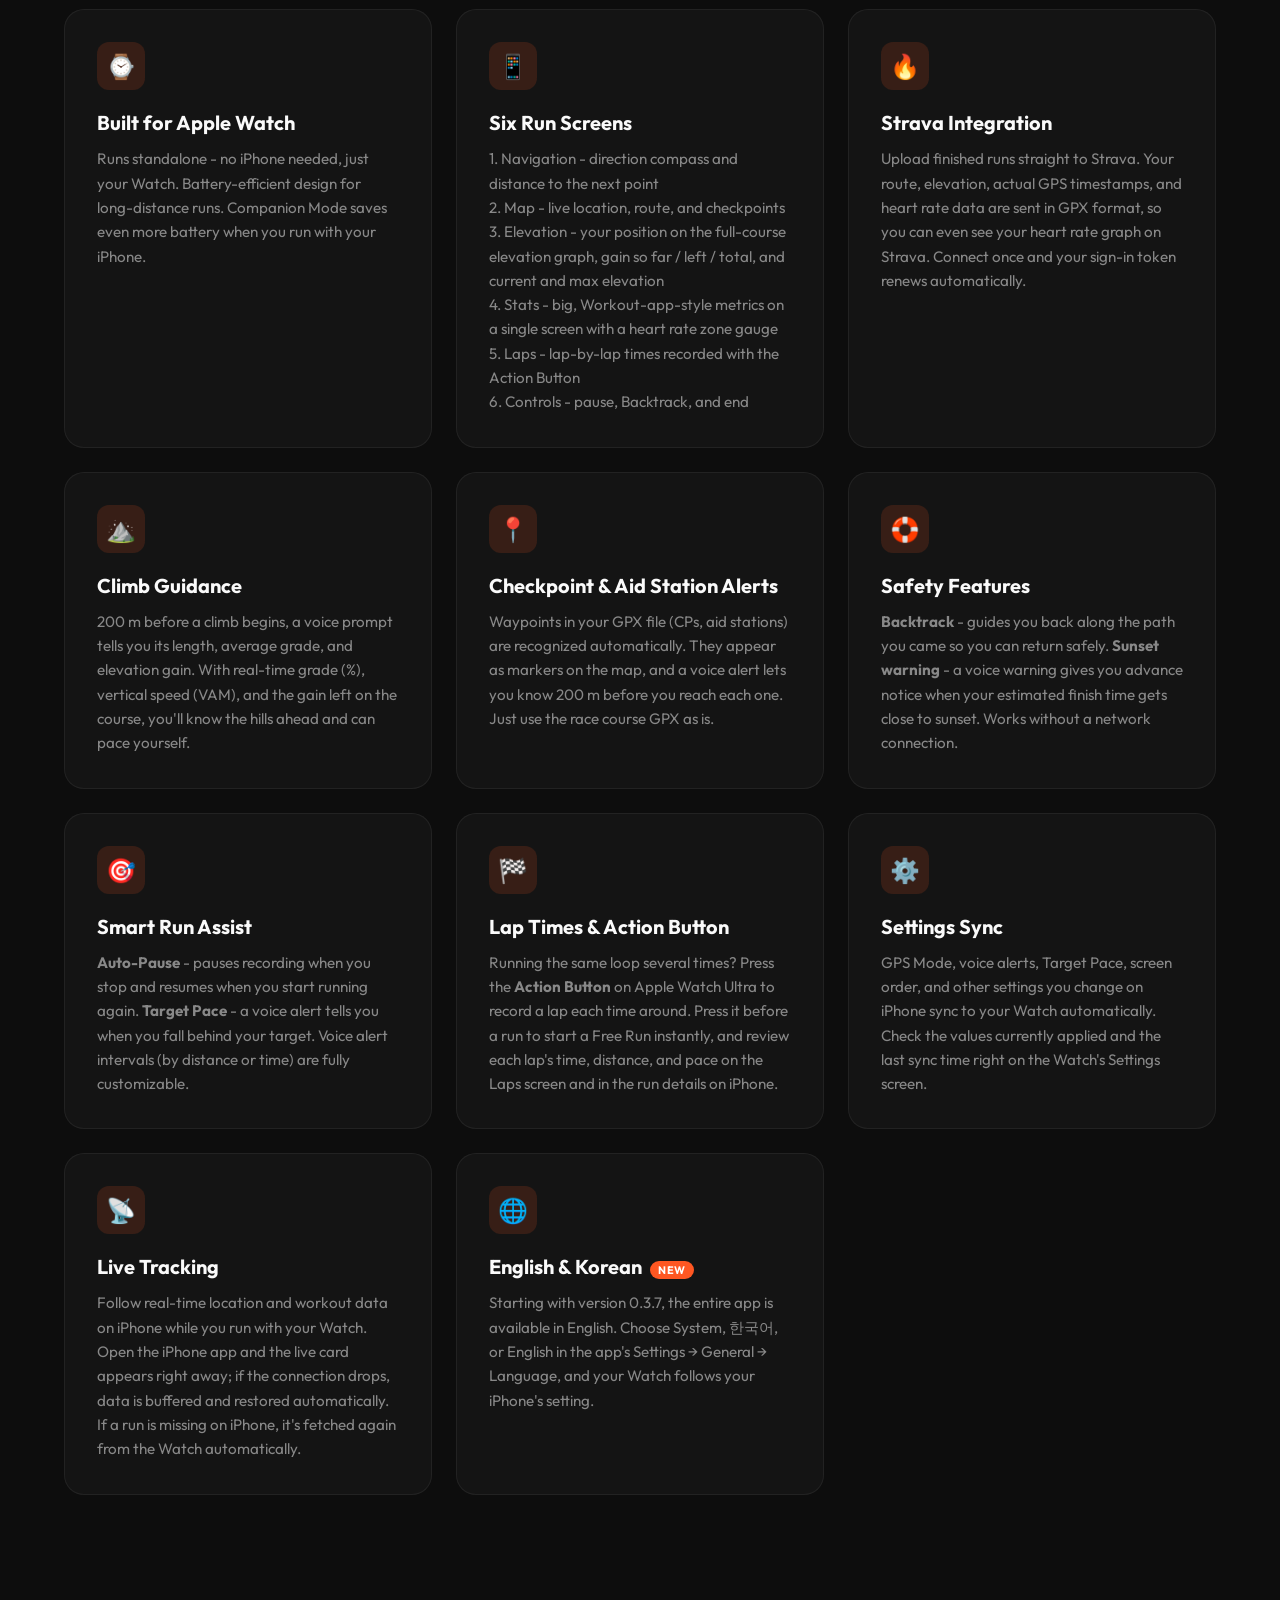
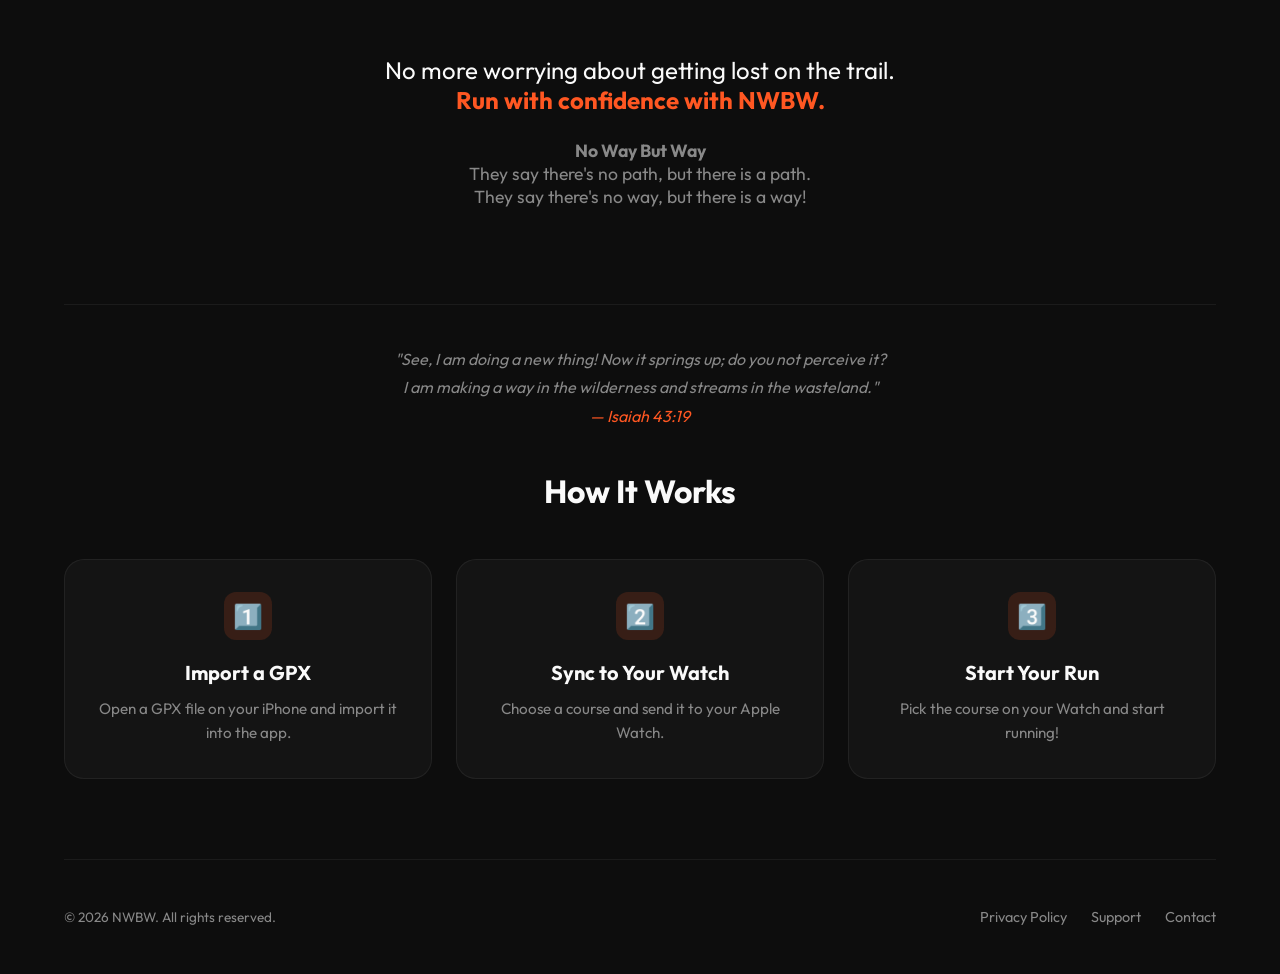
==== commit c34730fe: "소개 페이지 모션 그래픽 추가, 개인정보 처리방침에 Strava 연동 조항 추가 - 히어로: 등고선·산 능선 패럴랙스·트레일 드로잉·러너·내비 칩 (motion.css/motion" ====
--- a/en/index.html
+++ b/en/index.html
@@ -12,6 +12,7 @@
     <link rel="preconnect" href="https://fonts.googleapis.com">
     <link rel="preconnect" href="https://fonts.gstatic.com" crossorigin>
     <link href="https://fonts.googleapis.com/css2?family=Outfit:wght@300;400;600;700;800&display=swap" rel="stylesheet">
+    <link rel="stylesheet" href="../motion.css">
     <style>
         :root {
             --primary: #FF5722;
@@ -584,6 +585,28 @@
 
         <main>
             <section class="hero">
+                <div class="hero-scene" aria-hidden="true">
+                    <svg class="hs-contours" viewBox="-480 -380 960 760"><path d="M64.1,0.0 L65.4,4.6 L67.4,9.5 L69.6,14.9 L71.4,20.8 L72.3,27.0 L71.6,33.1 L69.3,38.8 L65.1,43.7 L59.4,47.6 L52.7,50.2 L45.4,51.8 L37.9,52.6 L30.8,52.8 L24.0,52.8 L17.7,53.0 L11.8,53.4 L5.9,54.0 L0.0,54.8 L-6.1,55.4 L-12.2,55.6 L-18.5,55.2 L-24.6,54.0 L-30.4,52.2 L-35.9,49.8 L-41.2,47.0 L-46.2,44.1 L-51.4,41.1 L-56.8,38.1 L-62.6,35.1 L-68.7,31.7 L-74.9,27.9 L-80.7,23.5 L-85.6,18.4 L-89.0,12.6 L-90.4,6.3 L-89.5,0.0 L-86.4,-6.1 L-81.5,-11.5 L-75.1,-16.1 L-68.1,-19.8 L-61.2,-22.8 L-54.9,-25.3 L-49.6,-27.8 L-45.3,-30.4 L-42.0,-33.6 L-39.2,-37.3 L-36.4,-41.6 L-33.3,-46.2 L-29.5,-50.6 L-24.9,-54.7 L-19.4,-58.0 L-13.3,-60.4 L-6.8,-61.8 L-0.0,-62.4 L6.8,-62.3 L13.6,-61.7 L20.4,-60.9 L27.2,-59.8 L34.1,-58.5 L41.0,-56.8 L47.7,-54.5 L53.9,-51.4 L59.3,-47.5 L63.6,-42.7 L66.4,-37.2 L67.7,-31.3 L67.7,-25.3 L66.8,-19.4 L65.5,-14.0 L64.3,-9.1 L63.7,-4.5Z"/><path d="M120.3,0.0 L124.9,8.7 L128.6,18.1 L130.5,28.0 L129.8,37.8 L126.3,47.1 L119.7,55.3 L110.5,61.9 L99.5,66.8 L87.4,70.0 L75.4,71.8 L63.9,73.1 L53.6,74.3 L44.4,76.2 L36.0,79.2 L27.9,83.3 L19.5,88.4 L10.3,93.9 L0.0,99.0 L-11.3,103.0 L-23.2,105.3 L-35.3,105.4 L-47.0,103.4 L-57.9,99.4 L-67.7,93.8 L-76.3,87.1 L-83.8,79.9 L-90.7,72.5 L-97.0,65.1 L-102.9,57.6 L-108.4,50.1 L-113.1,42.2 L-116.6,33.9 L-118.5,25.4 L-118.4,16.7 L-116.3,8.1 L-112.4,0.0 L-107.3,-7.5 L-101.7,-14.4 L-96.5,-20.7 L-92.2,-26.9 L-89.4,-33.3 L-88.0,-40.6 L-87.5,-49.0 L-87.4,-58.6 L-86.5,-69.2 L-84.1,-80.2 L-79.5,-90.9 L-72.4,-100.3 L-62.8,-107.7 L-51.2,-112.5 L-38.4,-114.6 L-25.1,-113.9 L-12.1,-111.1 L-0.0,-106.8 L11.1,-101.7 L21.3,-96.5 L30.7,-91.7 L39.7,-87.3 L48.6,-83.4 L57.4,-79.6 L66.1,-75.5 L74.4,-70.9 L81.8,-65.5 L88.3,-59.3 L93.6,-52.4 L97.7,-45.1 L101.1,-37.7 L104.2,-30.3 L107.5,-23.0 L111.2,-15.7 L115.6,-8.1Z"/><path d="M163.5,0.0 L174.5,12.2 L183.7,25.9 L189.6,40.6 L191.1,55.6 L187.5,70.0 L179.2,82.8 L166.9,93.5 L151.6,101.8 L134.8,107.8 L117.5,112.0 L100.6,115.0 L84.7,117.3 L69.7,119.6 L55.5,121.9 L41.6,124.2 L27.8,126.1 L13.9,127.2 L0.0,127.0 L-13.7,125.2 L-26.9,122.0 L-39.4,117.7 L-51.2,112.6 L-62.6,107.5 L-74.1,102.7 L-86.2,98.5 L-99.4,94.8 L-114.0,91.2 L-129.7,87.1 L-145.9,81.7 L-161.5,74.6 L-175.1,65.3 L-185.4,54.0 L-191.5,41.1 L-192.9,27.2 L-189.6,13.3 L-182.4,0.0 L-172.7,-12.1 L-161.9,-22.8 L-151.4,-32.5 L-142.3,-41.4 L-135.1,-50.4 L-129.7,-59.9 L-125.6,-70.3 L-121.6,-81.7 L-116.9,-93.5 L-110.5,-105.4 L-101.8,-116.3 L-90.7,-125.7 L-77.5,-133.0 L-62.8,-138.0 L-47.1,-140.7 L-31.2,-141.7 L-15.5,-141.4 L-0.0,-140.3 L15.2,-138.9 L30.2,-137.2 L45.2,-135.0 L60.0,-131.9 L74.3,-127.5 L87.5,-121.3 L99.1,-113.2 L108.4,-103.3 L115.1,-92.1 L119.5,-80.2 L122.0,-68.3 L123.6,-57.1 L125.4,-46.8 L128.7,-37.5 L134.1,-28.8 L142.1,-20.0 L152.2,-10.7Z"/><path d="M247.3,0.0 L238.8,16.7 L228.5,32.2 L217.6,46.6 L206.6,60.2 L195.7,73.0 L184.7,85.3 L173.1,96.9 L160.2,107.6 L145.9,116.7 L130.1,124.1 L113.2,129.4 L95.8,132.8 L78.6,134.9 L62.1,136.5 L46.4,138.6 L31.3,141.9 L16.1,147.2 L0.0,154.3 L-17.8,162.8 L-37.8,171.5 L-59.9,178.9 L-83.6,183.7 L-107.6,184.5 L-130.4,180.7 L-150.5,171.9 L-166.7,158.9 L-178.3,142.6 L-185.4,124.5 L-188.8,105.7 L-189.6,87.6 L-189.5,70.7 L-189.7,55.3 L-191.3,41.0 L-194.4,27.4 L-198.8,13.9 L-203.6,0.0 L-207.5,-14.5 L-209.5,-29.6 L-208.7,-44.7 L-204.6,-59.6 L-197.5,-73.7 L-187.7,-86.7 L-176.3,-98.7 L-163.9,-110.0 L-151.2,-120.9 L-138.3,-131.9 L-125.1,-143.0 L-111.3,-154.2 L-96.1,-164.8 L-79.3,-174.2 L-60.7,-181.2 L-40.8,-185.0 L-20.2,-185.0 L-0.0,-181.0 L19.0,-173.5 L36.0,-163.5 L51.0,-152.3 L64.3,-141.3 L76.8,-131.7 L89.6,-124.1 L103.9,-118.7 L120.6,-114.9 L139.8,-111.8 L161.1,-108.2 L183.5,-102.8 L205.1,-94.7 L224.3,-83.7 L239.4,-69.7 L249.4,-53.5 L253.7,-35.8 L252.7,-17.7Z"/><path d="M315.9,0.0 L317.6,22.2 L311.5,43.9 L297.8,63.8 L277.5,80.8 L252.6,94.2 L225.5,104.2 L198.7,111.3 L173.9,116.8 L152.5,122.0 L134.7,128.4 L119.7,136.8 L106.5,147.6 L93.5,160.3 L79.2,174.2 L62.9,187.8 L44.0,199.8 L22.9,209.2 L0.0,215.1 L-23.8,217.6 L-47.8,216.9 L-71.6,213.8 L-95.1,209.0 L-118.4,203.1 L-141.7,196.3 L-165.0,188.6 L-188.2,179.4 L-210.3,168.2 L-230.2,154.5 L-246.6,138.1 L-258.1,119.2 L-264.0,98.5 L-264.1,76.9 L-259.1,55.5 L-250.4,35.3 L-240.1,16.8 L-230.2,0.0 L-222.5,-15.6 L-218.3,-30.8 L-217.5,-46.6 L-219.4,-63.9 L-222.5,-83.0 L-224.7,-103.8 L-223.8,-125.4 L-218.3,-146.6 L-207.4,-165.9 L-190.9,-182.0 L-169.8,-194.0 L-145.4,-201.4 L-119.3,-204.8 L-93.2,-204.8 L-67.9,-202.8 L-44.1,-200.1 L-21.6,-197.7 L-0.0,-196.0 L21.3,-195.0 L42.8,-194.3 L64.7,-193.1 L86.6,-190.3 L108.0,-185.4 L128.4,-177.9 L147.1,-168.1 L164.0,-156.4 L179.4,-143.5 L193.8,-130.1 L208.3,-116.7 L223.6,-103.3 L240.3,-89.7 L258.3,-75.2 L276.5,-59.3 L293.5,-41.4 L307.4,-21.5Z"/><path d="M249.5,0.0 L245.1,17.2 L245.1,34.6 L248.6,53.3 L253.8,73.9 L258.3,96.4 L259.9,120.1 L257.1,144.0 L248.8,167.0 L235.1,188.1 L216.7,206.6 L194.6,222.3 L170.0,235.5 L143.9,246.8 L116.8,256.8 L89.0,265.6 L60.2,273.4 L30.5,279.3 L0.0,282.6 L-30.8,282.1 L-61.0,276.8 L-89.2,266.4 L-114.2,250.9 L-134.9,231.4 L-151.0,209.3 L-163.2,186.4 L-172.5,164.5 L-181.1,144.8 L-190.8,128.1 L-203.7,114.1 L-220.7,101.9 L-241.8,90.2 L-265.9,77.4 L-291.0,62.4 L-314.4,44.3 L-333.2,23.3 L-345.4,0.0 L-349.6,-24.5 L-345.6,-48.7 L-334.2,-71.6 L-317.2,-92.4 L-296.7,-110.7 L-274.8,-126.9 L-253.1,-141.8 L-232.5,-156.1 L-212.9,-170.3 L-193.9,-184.9 L-174.5,-199.3 L-153.8,-213.1 L-131.2,-225.1 L-106.7,-234.6 L-80.6,-240.8 L-53.7,-243.6 L-26.6,-243.5 L-0.0,-241.4 L26.1,-238.4 L51.9,-235.5 L78.2,-233.3 L105.6,-232.0 L134.6,-230.9 L165.2,-228.9 L196.5,-224.6 L227.1,-216.5 L254.7,-203.8 L277.4,-186.2 L293.2,-164.2 L301.1,-139.1 L301.1,-112.3 L294.5,-85.8 L283.4,-60.7 L270.4,-38.1 L258.4,-18.1Z"/><path d="M297.4,0.0 L304.2,21.3 L314.1,44.3 L324.5,69.6 L332.3,96.8 L335.1,125.0 L330.8,152.8 L318.8,178.6 L299.5,201.1 L274.3,219.5 L245.1,233.7 L213.9,244.4 L182.2,252.5 L151.1,259.2 L120.8,265.5 L91.0,271.8 L61.3,277.9 L31.0,283.1 L0.0,286.2 L-31.3,286.1 L-62.2,282.2 L-91.8,274.0 L-119.3,262.2 L-144.4,247.8 L-167.4,232.0 L-189.3,216.3 L-211.5,201.6 L-235.3,188.3 L-262.0,175.9 L-291.7,163.4 L-323.6,149.5 L-355.9,132.8 L-385.7,112.3 L-410.0,87.9 L-426.0,60.1 L-431.6,30.2 L-426.1,0.0 L-410.2,-28.7 L-386.0,-54.5 L-356.5,-76.4 L-325.1,-94.6 L-294.6,-109.9 L-267.3,-123.5 L-244.3,-136.9 L-225.4,-151.3 L-209.4,-167.6 L-194.6,-185.5 L-179.1,-204.6 L-161.4,-223.7 L-140.6,-241.3 L-116.7,-256.4 L-89.9,-268.4 L-61.1,-277.1 L-31.0,-283.1 L-0.0,-287.1 L31.7,-289.9 L64.4,-292.2 L98.4,-293.9 L133.9,-294.4 L170.5,-292.6 L207.2,-287.1 L242.3,-276.8 L273.6,-260.9 L299.1,-239.3 L317.0,-212.8 L326.6,-183.0 L328.3,-151.6 L323.5,-120.7 L315.0,-91.7 L305.6,-65.5 L298.3,-42.1 L295.3,-20.7Z"/><path d="M457.9,0.0 L452.1,31.6 L435.8,61.5 L410.3,88.0 L378.3,110.1 L342.9,127.9 L307.7,142.1 L275.7,154.5 L248.7,166.9 L227.0,181.6 L209.7,199.9 L194.7,222.5 L179.4,248.6 L161.4,276.8 L138.7,304.8 L110.5,330.0 L77.2,350.1 L39.8,363.7 L0.0,370.0 L-40.4,369.4 L-80.0,363.1 L-118.0,352.4 L-154.2,339.0 L-188.8,323.8 L-221.9,307.5 L-253.7,289.9 L-283.7,270.5 L-310.8,248.6 L-333.5,223.9 L-350.4,196.3 L-360.4,166.4 L-363.0,135.4 L-359.1,104.6 L-350.5,75.1 L-339.9,47.9 L-330.2,23.1 L-324.1,0.0 L-323.3,-22.6 L-328.2,-46.3 L-337.7,-72.4 L-349.4,-101.7 L-359.9,-134.3 L-365.9,-169.0 L-364.3,-204.0 L-353.3,-237.1 L-332.4,-265.9 L-302.8,-288.7 L-266.4,-304.4 L-226.0,-313.2 L-184.3,-316.3 L-143.5,-315.4 L-104.7,-312.7 L-68.3,-310.0 L-33.7,-308.5 L-0.0,-308.4 L33.8,-309.3 L68.3,-309.9 L103.4,-308.7 L138.4,-304.2 L172.4,-295.7 L204.2,-282.9 L233.1,-266.3 L259.0,-246.9 L282.4,-225.9 L304.4,-204.3 L326.3,-182.8 L349.0,-161.2 L372.9,-139.1 L397.4,-115.7 L420.6,-90.2 L440.2,-62.1 L453.4,-31.7Z"/><path d="M517.7,0.0 L532.2,37.2 L537.0,75.8 L530.1,113.6 L510.6,148.7 L479.5,178.9 L439.0,202.8 L392.8,220.0 L344.7,231.4 L298.3,238.7 L256.2,244.3 L219.6,250.9 L188.1,260.6 L160.0,274.5 L133.1,292.6 L105.0,313.6 L73.9,335.1 L38.8,354.6 L0.0,369.4 L-41.3,377.6 L-83.4,378.2 L-124.4,371.6 L-163.2,358.7 L-199.0,341.4 L-232.0,321.5 L-263.0,300.5 L-292.8,279.2 L-322.2,257.8 L-351.1,235.7 L-378.8,212.2 L-403.7,186.5 L-424.1,158.2 L-438.1,127.6 L-444.7,95.3 L-443.7,62.6 L-436.4,30.5 L-424.8,0.0 L-411.7,-28.8 L-399.9,-56.4 L-391.4,-83.9 L-387.1,-112.7 L-386.3,-144.1 L-387.0,-178.8 L-386.3,-216.4 L-380.8,-255.6 L-367.7,-294.2 L-345.3,-329.2 L-313.2,-357.8 L-272.7,-377.8 L-226.1,-387.9 L-176.6,-388.2 L-127.4,-380.3 L-80.8,-366.4 L-38.2,-349.6 L-0.0,-332.7 L34.8,-317.8 L67.5,-306.1 L99.7,-297.6 L132.5,-291.3 L166.4,-285.5 L201.0,-278.6 L235.4,-268.9 L268.3,-255.8 L298.7,-239.0 L326.2,-219.0 L351.2,-196.7 L374.4,-172.9 L397.4,-148.2 L421.1,-122.6 L446.0,-95.6 L471.7,-66.5 L496.5,-34.7Z"/></svg>
+                    <div class="hs-glow"></div>
+                    <svg class="hs-ridges" viewBox="0 0 1440 420" preserveAspectRatio="xMidYMax slice">
+                        <g class="layer r3"><path d="M0,420 L0.0,279.7 L16.0,277.1 L32.0,268.4 L48.0,259.1 L64.0,248.9 L80.0,237.9 L96.0,230.9 L112.0,226.8 L128.0,211.3 L144.0,199.3 L160.0,194.8 L176.0,184.2 L192.0,177.5 L208.0,164.3 L224.0,155.5 L240.0,147.4 L256.0,149.1 L272.0,150.2 L288.0,147.5 L304.0,150.2 L320.0,156.0 L336.0,162.1 L352.0,175.4 L368.0,180.3 L384.0,182.5 L400.0,185.3 L416.0,194.5 L432.0,192.3 L448.0,187.7 L464.0,178.4 L480.0,166.9 L496.0,158.2 L512.0,143.6 L528.0,131.4 L544.0,114.0 L560.0,105.2 L576.0,98.2 L592.0,89.5 L608.0,85.8 L624.0,83.7 L640.0,90.3 L656.0,94.8 L672.0,106.1 L688.0,113.3 L704.0,122.8 L720.0,132.3 L736.0,145.4 L752.0,160.2 L768.0,170.0 L784.0,177.8 L800.0,181.3 L816.0,188.3 L832.0,191.9 L848.0,191.7 L864.0,183.8 L880.0,173.1 L896.0,170.8 L912.0,165.3 L928.0,156.3 L944.0,143.3 L960.0,134.5 L976.0,126.5 L992.0,129.2 L1008.0,127.4 L1024.0,124.9 L1040.0,124.9 L1056.0,135.5 L1072.0,145.3 L1088.0,147.9 L1104.0,157.2 L1120.0,158.6 L1136.0,162.2 L1152.0,169.1 L1168.0,175.4 L1184.0,175.0 L1200.0,167.0 L1216.0,169.0 L1232.0,166.2 L1248.0,170.2 L1264.0,165.3 L1280.0,165.4 L1296.0,166.1 L1312.0,167.2 L1328.0,175.1 L1344.0,174.4 L1360.0,176.2 L1376.0,185.5 L1392.0,192.4 L1408.0,204.7 L1424.0,215.3 L1440.0,224.5 L1440,420 Z"/></g>
+                        <g class="layer r2"><path d="M0,420 L0.0,315.8 L16.0,308.9 L32.0,303.4 L48.0,291.6 L64.0,287.1 L80.0,277.9 L96.0,265.1 L112.0,256.0 L128.0,244.2 L144.0,242.0 L160.0,238.0 L176.0,236.6 L192.0,238.1 L208.0,243.7 L224.0,247.4 L240.0,257.7 L256.0,268.4 L272.0,276.7 L288.0,281.4 L304.0,289.1 L320.0,301.2 L336.0,301.2 L352.0,308.7 L368.0,307.7 L384.0,311.1 L400.0,315.8 L416.0,319.3 L432.0,321.6 L448.0,316.1 L464.0,318.0 L480.0,317.5 L496.0,311.4 L512.0,303.2 L528.0,288.7 L544.0,277.2 L560.0,266.1 L576.0,253.7 L592.0,232.9 L608.0,211.5 L624.0,194.1 L640.0,176.2 L656.0,157.5 L672.0,141.2 L688.0,122.1 L704.0,105.1 L720.0,97.6 L736.0,90.2 L752.0,86.2 L768.0,82.0 L784.0,82.0 L800.0,95.2 L816.0,102.6 L832.0,117.8 L848.0,134.7 L864.0,149.6 L880.0,173.6 L896.0,192.8 L912.0,215.1 L928.0,230.6 L944.0,243.1 L960.0,257.9 L976.0,264.2 L992.0,270.1 L1008.0,267.8 L1024.0,264.0 L1040.0,259.5 L1056.0,256.6 L1072.0,248.6 L1088.0,234.3 L1104.0,224.7 L1120.0,213.4 L1136.0,211.5 L1152.0,204.8 L1168.0,199.8 L1184.0,194.0 L1200.0,190.7 L1216.0,194.5 L1232.0,199.9 L1248.0,199.4 L1264.0,207.5 L1280.0,215.6 L1296.0,228.1 L1312.0,240.2 L1328.0,255.1 L1344.0,261.7 L1360.0,274.9 L1376.0,289.1 L1392.0,302.9 L1408.0,304.9 L1424.0,311.6 L1440.0,317.1 L1440,420 Z"/><path class="rim" d="M0.0,315.8 L16.0,308.9 L32.0,303.4 L48.0,291.6 L64.0,287.1 L80.0,277.9 L96.0,265.1 L112.0,256.0 L128.0,244.2 L144.0,242.0 L160.0,238.0 L176.0,236.6 L192.0,238.1 L208.0,243.7 L224.0,247.4 L240.0,257.7 L256.0,268.4 L272.0,276.7 L288.0,281.4 L304.0,289.1 L320.0,301.2 L336.0,301.2 L352.0,308.7 L368.0,307.7 L384.0,311.1 L400.0,315.8 L416.0,319.3 L432.0,321.6 L448.0,316.1 L464.0,318.0 L480.0,317.5 L496.0,311.4 L512.0,303.2 L528.0,288.7 L544.0,277.2 L560.0,266.1 L576.0,253.7 L592.0,232.9 L608.0,211.5 L624.0,194.1 L640.0,176.2 L656.0,157.5 L672.0,141.2 L688.0,122.1 L704.0,105.1 L720.0,97.6 L736.0,90.2 L752.0,86.2 L768.0,82.0 L784.0,82.0 L800.0,95.2 L816.0,102.6 L832.0,117.8 L848.0,134.7 L864.0,149.6 L880.0,173.6 L896.0,192.8 L912.0,215.1 L928.0,230.6 L944.0,243.1 L960.0,257.9 L976.0,264.2 L992.0,270.1 L1008.0,267.8 L1024.0,264.0 L1040.0,259.5 L1056.0,256.6 L1072.0,248.6 L1088.0,234.3 L1104.0,224.7 L1120.0,213.4 L1136.0,211.5 L1152.0,204.8 L1168.0,199.8 L1184.0,194.0 L1200.0,190.7 L1216.0,194.5 L1232.0,199.9 L1248.0,199.4 L1264.0,207.5 L1280.0,215.6 L1296.0,228.1 L1312.0,240.2 L1328.0,255.1 L1344.0,261.7 L1360.0,274.9 L1376.0,289.1 L1392.0,302.9 L1408.0,304.9 L1424.0,311.6 L1440.0,317.1"/></g>
+                        <g class="layer r2t" style="--depth:0.18">
+                            <path class="hs-trail-ghost" d="M330.0,405.0 C349.2,400.2 443.7,385.8 445.5,376.2 C447.2,366.6 329.2,357.0 340.4,347.4 C351.5,337.8 497.0,328.2 512.4,318.5 C527.8,308.9 421.6,299.3 432.7,289.7 C443.9,280.1 563.9,270.5 579.3,260.9 C594.7,251.3 513.9,241.7 525.1,232.1 C536.2,222.5 630.8,212.9 646.2,203.3 C661.6,193.7 606.3,184.1 617.5,174.5 C628.6,164.9 697.7,155.3 713.1,145.6 C728.5,136.0 700.7,126.4 709.8,116.8 C719.0,107.2 758.3,92.8 768.0,88.0"/>
+                            <path class="hs-trail" data-hero-trail d="M330.0,405.0 C349.2,400.2 443.7,385.8 445.5,376.2 C447.2,366.6 329.2,357.0 340.4,347.4 C351.5,337.8 497.0,328.2 512.4,318.5 C527.8,308.9 421.6,299.3 432.7,289.7 C443.9,280.1 563.9,270.5 579.3,260.9 C594.7,251.3 513.9,241.7 525.1,232.1 C536.2,222.5 630.8,212.9 646.2,203.3 C661.6,193.7 606.3,184.1 617.5,174.5 C628.6,164.9 697.7,155.3 713.1,145.6 C728.5,136.0 700.7,126.4 709.8,116.8 C719.0,107.2 758.3,92.8 768.0,88.0"/>
+                            <g class="hs-flag" transform="translate(768 82)"><line x1="0" y1="0" x2="0" y2="-26"/><path d="M0,-26 L16,-21 L0,-15 Z"/></g>
+                            <g class="hs-runner" data-hero-runner><circle class="halo" r="7"/><circle class="core" r="4"/></g>
+                        </g>
+                        <g class="layer r1"><path d="M0,420 L0.0,341.5 L16.0,336.5 L32.0,335.5 L48.0,331.7 L64.0,331.0 L80.0,329.9 L96.0,326.7 L112.0,330.1 L128.0,334.0 L144.0,337.4 L160.0,333.6 L176.0,334.2 L192.0,333.0 L208.0,338.0 L224.0,336.5 L240.0,329.3 L256.0,330.1 L272.0,325.8 L288.0,320.7 L304.0,316.5 L320.0,307.5 L336.0,299.4 L352.0,296.3 L368.0,289.3 L384.0,286.4 L400.0,282.1 L416.0,276.4 L432.0,277.1 L448.0,278.4 L464.0,284.2 L480.0,285.7 L496.0,290.1 L512.0,294.9 L528.0,304.1 L544.0,311.8 L560.0,318.2 L576.0,328.1 L592.0,333.7 L608.0,339.3 L624.0,344.9 L640.0,346.7 L656.0,348.2 L672.0,350.4 L688.0,352.4 L704.0,360.5 L720.0,360.8 L736.0,364.1 L752.0,361.8 L768.0,366.9 L784.0,368.4 L800.0,363.7 L816.0,362.7 L832.0,363.8 L848.0,358.8 L864.0,360.1 L880.0,353.5 L896.0,346.2 L912.0,343.8 L928.0,340.5 L944.0,334.7 L960.0,330.4 L976.0,327.0 L992.0,325.5 L1008.0,320.4 L1024.0,314.3 L1040.0,312.4 L1056.0,307.2 L1072.0,302.0 L1088.0,303.3 L1104.0,298.7 L1120.0,300.7 L1136.0,299.2 L1152.0,296.9 L1168.0,301.8 L1184.0,302.7 L1200.0,311.3 L1216.0,312.7 L1232.0,318.4 L1248.0,322.0 L1264.0,328.8 L1280.0,339.4 L1296.0,342.5 L1312.0,341.8 L1328.0,347.7 L1344.0,347.5 L1360.0,352.5 L1376.0,357.7 L1392.0,357.2 L1408.0,355.3 L1424.0,363.9 L1440.0,363.1 L1440,420 Z"/></g>
+                    </svg>
+                    <div class="hs-mist m1"></div>
+                    <div class="hs-mist m2"></div>
+                    <div class="nav-chips">
+                        <div class="nav-chip go c1"><span class="ic"><svg class="arrow" viewBox="0 0 24 24" fill="none" stroke="currentColor" stroke-width="3" stroke-linecap="round" stroke-linejoin="round"><line x1="12" y1="20" x2="12" y2="5"/><polyline points="5 11 12 4 19 11"/></svg></span><span><b>340 m</b><small>Straight</small></span></div>
+                        <div class="nav-chip climb c2"><span class="ic"><svg viewBox="0 0 24 24" fill="currentColor"><path d="M3 20 L10 8 L13.5 13 L16 10 L21 20 Z"/></svg></span><span><b>Climb in 200 m</b><small>1.2 km · avg 12% · ↑145 m</small></span></div>
+                        <div class="nav-chip cp c3"><span class="ic"><svg viewBox="0 0 24 24" fill="currentColor"><path d="M12 2a7 7 0 0 0-7 7c0 5 7 13 7 13s7-8 7-13a7 7 0 0 0-7-7zm0 9.5A2.5 2.5 0 1 1 12 6.5a2.5 2.5 0 0 1 0 5z"/></svg></span><span><b>CP2 Aid Station</b><small>1.8 km to go</small></span></div>
+                    </div>
+                </div>
                 <div class="hero-badge">⌚ Apple Watch trail-running navigation, built by an ultra trail runner</div>
                 <h1>
                     No Way<br>
@@ -598,6 +621,89 @@
                         App Store
                     </a>
                     <a href="#features" class="btn btn-secondary">Explore Features</a>
+                </div>
+            </section>
+
+            <section class="journey" id="journey" data-journey data-total-km="32">
+                <div class="journey-sticky">
+                    <div class="journey-head">
+                        <h2>NWBW on the Trail</h2>
+                        <p>Scroll along. From start to finish, NWBW speaks up exactly when the trail needs it.</p>
+                    </div>
+                    <div class="journey-stage">
+                        <svg class="journey-svg" viewBox="0 -30 1000 290" role="img" aria-label="Trail course elevation profile">
+                            <defs>
+                                <linearGradient id="jpFill" x1="0" y1="0" x2="0" y2="1">
+                                    <stop offset="0" stop-color="#FF5722" stop-opacity="0.28"/>
+                                    <stop offset="1" stop-color="#FF5722" stop-opacity="0"/>
+                                </linearGradient>
+                            </defs>
+                            <path class="jp-area" d="M0,190.0 L10,186.9 L20,184.2 L30,182.5 L40,182.0 L50,182.7 L60,184.5 L70,187.2 L80,190.2 L90,193.2 L100,195.5 L110,196.8 L120,196.7 L130,195.1 L140,192.1 L150,187.9 L160,182.8 L170,177.4 L180,172.1 L190,167.2 L200,163.2 L210,160.2 L220,158.3 L230,157.4 L240,157.2 L250,157.3 L260,157.3 L270,156.7 L280,155.2 L290,152.5 L300,148.4 L310,143.2 L320,137.0 L330,130.3 L340,123.3 L350,116.7 L360,110.5 L370,104.9 L380,99.9 L390,95.2 L400,90.6 L410,85.7 L420,80.2 L430,74.1 L440,67.3 L450,60.0 L460,52.6 L470,45.6 L480,39.6 L490,35.1 L500,32.7 L510,32.6 L520,34.9 L530,39.5 L540,46.0 L550,54.0 L560,62.9 L570,71.9 L580,80.6 L590,88.6 L600,95.6 L610,101.6 L620,106.8 L630,111.3 L640,115.5 L650,119.8 L660,124.4 L670,129.3 L680,134.3 L690,139.3 L700,143.8 L710,147.3 L720,149.3 L730,149.5 L740,147.8 L750,144.3 L760,139.4 L770,133.8 L780,128.3 L790,123.9 L800,121.1 L810,120.8 L820,123.0 L830,127.9 L840,135.1 L850,143.9 L860,153.6 L870,163.3 L880,172.2 L890,179.6 L900,185.1 L910,188.4 L920,189.8 L930,189.4 L940,187.9 L950,185.8 L960,183.7 L970,182.2 L980,181.6 L990,182.2 L1000,183.9 L1000,260 L0,260 Z"/>
+                            <path class="jp-line" d="M0,190.0 L10,186.9 L20,184.2 L30,182.5 L40,182.0 L50,182.7 L60,184.5 L70,187.2 L80,190.2 L90,193.2 L100,195.5 L110,196.8 L120,196.7 L130,195.1 L140,192.1 L150,187.9 L160,182.8 L170,177.4 L180,172.1 L190,167.2 L200,163.2 L210,160.2 L220,158.3 L230,157.4 L240,157.2 L250,157.3 L260,157.3 L270,156.7 L280,155.2 L290,152.5 L300,148.4 L310,143.2 L320,137.0 L330,130.3 L340,123.3 L350,116.7 L360,110.5 L370,104.9 L380,99.9 L390,95.2 L400,90.6 L410,85.7 L420,80.2 L430,74.1 L440,67.3 L450,60.0 L460,52.6 L470,45.6 L480,39.6 L490,35.1 L500,32.7 L510,32.6 L520,34.9 L530,39.5 L540,46.0 L550,54.0 L560,62.9 L570,71.9 L580,80.6 L590,88.6 L600,95.6 L610,101.6 L620,106.8 L630,111.3 L640,115.5 L650,119.8 L660,124.4 L670,129.3 L680,134.3 L690,139.3 L700,143.8 L710,147.3 L720,149.3 L730,149.5 L740,147.8 L750,144.3 L760,139.4 L770,133.8 L780,128.3 L790,123.9 L800,121.1 L810,120.8 L820,123.0 L830,127.9 L840,135.1 L850,143.9 L860,153.6 L870,163.3 L880,172.2 L890,179.6 L900,185.1 L910,188.4 L920,189.8 L930,189.4 L940,187.9 L950,185.8 L960,183.7 L970,182.2 L980,181.6 L990,182.2 L1000,183.9"/>
+                            <path class="jp-done" d="M0,190.0 L10,186.9 L20,184.2 L30,182.5 L40,182.0 L50,182.7 L60,184.5 L70,187.2 L80,190.2 L90,193.2 L100,195.5 L110,196.8 L120,196.7 L130,195.1 L140,192.1 L150,187.9 L160,182.8 L170,177.4 L180,172.1 L190,167.2 L200,163.2 L210,160.2 L220,158.3 L230,157.4 L240,157.2 L250,157.3 L260,157.3 L270,156.7 L280,155.2 L290,152.5 L300,148.4 L310,143.2 L320,137.0 L330,130.3 L340,123.3 L350,116.7 L360,110.5 L370,104.9 L380,99.9 L390,95.2 L400,90.6 L410,85.7 L420,80.2 L430,74.1 L440,67.3 L450,60.0 L460,52.6 L470,45.6 L480,39.6 L490,35.1 L500,32.7 L510,32.6 L520,34.9 L530,39.5 L540,46.0 L550,54.0 L560,62.9 L570,71.9 L580,80.6 L590,88.6 L600,95.6 L610,101.6 L620,106.8 L630,111.3 L640,115.5 L650,119.8 L660,124.4 L670,129.3 L680,134.3 L690,139.3 L700,143.8 L710,147.3 L720,149.3 L730,149.5 L740,147.8 L750,144.3 L760,139.4 L770,133.8 L780,128.3 L790,123.9 L800,121.1 L810,120.8 L820,123.0 L830,127.9 L840,135.1 L850,143.9 L860,153.6 L870,163.3 L880,172.2 L890,179.6 L900,185.1 L910,188.4 L920,189.8 L930,189.4 L940,187.9 L950,185.8 L960,183.7 L970,182.2 L980,181.6 L990,182.2 L1000,183.9"/>
+                            <g class="jp-stops"></g>
+                            <g class="jp-runner"><circle class="halo" r="9"/><circle class="core" r="5"/></g>
+                        </svg>
+                        <div class="jp-meta"><span>Distance <b data-jp-dist>0.0 km</b></span><span>Elevation <b data-jp-ele>-</b></span><span>Total gain <b data-jp-gain>↑ 0 m</b></span></div>
+                    </div>
+                    <div class="journey-cards">
+                    <article class="jcard" data-at="0.0" data-label="Start">
+                        <div class="hud"><span class="tag" style="color:#00E676">START</span><span class="big">32 km</span><span class="sub">↑ 1,297 m · max 24%</span></div>
+                        <div>
+                            <div class="kicker">Start</div>
+                            <h3>Your GPX Course on the Watch</h3>
+                            <p>Import a race or trail GPX on your iPhone and send it to your Watch. The pre-run screen shows the elevation profile, total gain, and steepest grade at a glance. Your Watch can run it on its own.</p>
+                        </div>
+                    </article>
+                    <article class="jcard" data-at="0.17" data-label="Climb">
+                        <div class="hud"><span class="tag" style="color:#FF5722">CLIMB</span><span class="big">200 m</span><span class="sub">avg 12% · ↑145 m</span></div>
+                        <div>
+                            <div class="kicker">Climb ahead</div>
+                            <h3>Climbs, Announced Early</h3>
+                            <p>200 m before a climb begins, you hear its length, average grade, and elevation gain. On the way up, watch live grade and vertical speed (VAM) to pace yourself.</p>
+                        </div>
+                    </article>
+                    <article class="jcard" data-at="0.34" data-label="CP">
+                        <div class="hud"><span class="tag" style="color:#64B5F6">CP2</span><span class="big">1.8 km</span><span class="sub">Aid station</span></div>
+                        <div>
+                            <div class="kicker">Checkpoint</div>
+                            <h3>Checkpoints & Aid Stations</h3>
+                            <p>Waypoints in your GPX (checkpoints, aid stations) are picked up automatically, shown on the map, and announced 200 m ahead.</p>
+                        </div>
+                    </article>
+                    <article class="jcard" data-at="0.5" data-label="Summit">
+                        <div class="hud"><span class="tag" style="color:#00E676">ELEV</span><span class="big">1,403 m</span><span class="sub">Gain left ↑ 229 m</span></div>
+                        <div>
+                            <div class="kicker">Summit</div>
+                            <h3>Elevation Screen</h3>
+                            <p>See yourself on the full course profile, with the climbed and remaining sections in different colors. Total gain, gain left, course gain, and current and max elevation, all on one screen.</p>
+                        </div>
+                    </article>
+                    <article class="jcard" data-at="0.64" data-label="Junction">
+                        <div class="hud"><span class="tag" style="color:#FF5252">OFF COURSE</span><span class="big">12 m</span><span class="sub">Off course</span></div>
+                        <div>
+                            <div class="kicker">Junction</div>
+                            <h3>Off-Course Alerts & Backtrack</h3>
+                            <p>Stray from the course and your Watch tells you right away with haptics and voice. Lost? Backtrack guides you back along the exact way you came.</p>
+                        </div>
+                    </article>
+                    <article class="jcard" data-at="0.8" data-label="Sunset">
+                        <div class="hud"><span class="tag" style="color:#FFC107">SUNSET</span><span class="big">42 min</span><span class="sub">until sunset</span></div>
+                        <div>
+                            <div class="kicker">Golden hour</div>
+                            <h3>Sunset Warning</h3>
+                            <p>If your estimated finish is close to sunset, NWBW warns you ahead of time. Works without a network.</p>
+                        </div>
+                    </article>
+                    <article class="jcard" data-at="0.97" data-label="Finish">
+                        <div class="hud"><span class="tag" style="color:#FF5722">FINISH</span><span class="big">5:42:10</span><span class="sub">6 laps · ♥ 148</span></div>
+                        <div>
+                            <div class="kicker">Finish</div>
+                            <h3>Records, Laps & Strava</h3>
+                            <p>Runs are saved to Apple Health automatically, and laps marked with the Action button show up in the run details. Upload to Strava with your heart rate graph, and let family follow along with Live Tracking on iPhone.</p>
+                        </div>
+                    </article>
+                    </div>
                 </div>
             </section>
 
@@ -662,6 +768,7 @@
             </section>
 
             <section class="features" id="features">
+                <h2 style="text-align: center; font-size: 2rem; margin-bottom: 48px;">All Features</h2>
                 <div class="features-grid">
                     <!-- Real-time direction guidance -->
                     <div class="feature-card">
@@ -759,7 +866,7 @@
                     <!-- English support -->
                     <div class="feature-card">
                         <div class="feature-icon">🌐</div>
-                        <h3>English &amp; Korean</h3>
+                        <h3>English &amp; Korean<span class="badge-new">NEW</span></h3>
                         <p>Starting with version 0.3.7, the entire app is available in English. Choose System, <span lang="ko">한국어</span>, or English in the app's Settings → General → Language, and your Watch follows your iPhone's setting.</p>
                     </div>
                 </div>
@@ -821,5 +928,6 @@
         </footer>
     </div>
     <script src="../carousel.js"></script>
+    <script src="../motion.js"></script>
 </body>
 </html>
--- a/motion.css
+++ b/motion.css
@@ -0,0 +1,338 @@
+/* NWBW 모션 그래픽 (index.html · en/index.html 공용)
+   산 능선 · 등고선 · 트레일 드로잉 · 러너 · 내비 칩 · 코스 여정(스크롤) · 등장 효과
+   prefers-reduced-motion이면 모든 움직임을 끄고 최종 상태만 보여준다. */
+
+/* ---------- Hero scene ---------- */
+.hero { position: relative; isolation: isolate; padding-bottom: clamp(220px, 26vw, 340px) !important; }
+.hero > *:not(.hero-scene) { position: relative; z-index: 2; }
+
+.hero-scene {
+    position: absolute;
+    top: -96px;
+    bottom: -40px;
+    left: 50%;
+    width: 100vw;
+    transform: translateX(-50%);
+    z-index: 0;
+    overflow: hidden;
+    pointer-events: none;
+}
+
+.hero-scene svg { position: absolute; display: block; }
+/* 아래쪽을 페이지 배경으로 자연스럽게 녹인다 */
+.hero-scene::after {
+    content: "";
+    position: absolute;
+    left: 0;
+    right: 0;
+    bottom: 0;
+    height: 140px;
+    background: linear-gradient(to bottom, rgba(13, 13, 13, 0), var(--darker));
+}
+
+/* 등고선: 우상단, 천천히 숨쉬듯 */
+.hs-contours {
+    top: -8%;
+    right: -12%;
+    width: min(900px, 90vw);
+    height: auto;
+    opacity: 0.55;
+    animation: contourBreath 14s ease-in-out infinite alternate;
+    transform-origin: 60% 40%;
+}
+.hs-contours path {
+    fill: none;
+    stroke: rgba(255, 138, 101, 0.10);
+    stroke-width: 1.2;
+}
+.hs-contours path:nth-child(3n) { stroke: rgba(255, 138, 101, 0.18); }
+
+@keyframes contourBreath {
+    from { transform: rotate(-2deg) scale(1); }
+    to   { transform: rotate(3deg) scale(1.04); }
+}
+
+/* 일출 빛 */
+.hs-glow {
+    position: absolute;
+    left: 50%;
+    bottom: 120px;
+    width: 760px;
+    height: 420px;
+    transform: translateX(-50%);
+    background: radial-gradient(ellipse at 50% 70%, rgba(255, 87, 34, 0.28), rgba(255, 87, 34, 0) 65%);
+    filter: blur(10px);
+    animation: glowPulse 6s ease-in-out infinite alternate;
+}
+@keyframes glowPulse {
+    from { opacity: 0.65; }
+    to   { opacity: 1; }
+}
+
+/* 능선 */
+.hs-ridges {
+    left: 0;
+    bottom: 0;
+    width: 100%;
+    height: clamp(260px, 32vw, 440px);
+}
+.hs-ridges .layer { will-change: transform; transform: translateY(calc(var(--sy, 0) * var(--depth, 0) * 1px)); }
+.hs-ridges .r3 { fill: #1d1716; --depth: 0.10; }
+.hs-ridges .r2 { fill: #151211; --depth: 0.18; }
+.hs-ridges .r1 { fill: #0f0d0c; --depth: 0.28; }
+.hs-ridges .rim { fill: none; stroke: rgba(255, 112, 67, 0.35); stroke-width: 1.2; }
+
+/* 안개 */
+.hs-mist {
+    position: absolute;
+    left: -20%;
+    width: 140%;
+    height: 90px;
+    border-radius: 50%;
+    background: radial-gradient(ellipse at center, rgba(255, 255, 255, 0.05), rgba(255, 255, 255, 0) 70%);
+    filter: blur(6px);
+}
+.hs-mist.m1 { bottom: 26%; animation: mistDrift 26s linear infinite alternate; }
+.hs-mist.m2 { bottom: 12%; animation: mistDrift 34s linear infinite alternate-reverse; opacity: 0.8; }
+@keyframes mistDrift {
+    from { transform: translateX(-6%); }
+    to   { transform: translateX(6%); }
+}
+
+/* 트레일 드로잉 + 러너 */
+.hs-trail {
+    fill: none;
+    stroke: var(--primary);
+    stroke-width: 2.6;
+    stroke-linecap: round;
+    filter: drop-shadow(0 0 6px rgba(255, 87, 34, 0.8));
+    stroke-dasharray: var(--len, 2000);
+    stroke-dashoffset: var(--len, 2000);
+    animation: drawTrail 3.2s cubic-bezier(.6, .1, .2, 1) 0.6s forwards;
+}
+.hs-trail-ghost {
+    fill: none;
+    stroke: rgba(255, 255, 255, 0.18);
+    stroke-width: 1.4;
+    stroke-dasharray: 2 7;
+    stroke-linecap: round;
+}
+@keyframes drawTrail { to { stroke-dashoffset: 0; } }
+
+.hs-runner circle.core { fill: #fff; }
+.hs-runner circle.halo {
+    fill: rgba(255, 87, 34, 0.35);
+    transform-box: fill-box;
+    transform-origin: center;
+    animation: halo 1.6s ease-out infinite;
+}
+@keyframes halo {
+    from { transform: scale(0.6); opacity: 1; }
+    to   { transform: scale(2.4); opacity: 0; }
+}
+
+.hs-flag { opacity: 0; animation: flagIn 0.6s ease 3.6s forwards; }
+.hs-flag path { fill: var(--primary); }
+.hs-flag line { stroke: #fff; stroke-width: 1.6; }
+@keyframes flagIn { to { opacity: 1; } }
+
+/* 내비 칩 (Watch 안내처럼) */
+.nav-chips { position: absolute; inset: 0; z-index: 1; pointer-events: none; }
+.nav-chip {
+    position: absolute;
+    display: flex;
+    align-items: center;
+    gap: 10px;
+    padding: 10px 14px 10px 10px;
+    border-radius: 16px;
+    background: rgba(22, 24, 24, 0.72);
+    border: 1px solid rgba(255, 255, 255, 0.08);
+    backdrop-filter: blur(12px);
+    -webkit-backdrop-filter: blur(12px);
+    box-shadow: 0 12px 30px rgba(0, 0, 0, 0.35);
+    font-size: 0.82rem;
+    color: var(--light);
+    white-space: nowrap;
+    opacity: 0;
+    animation: chipIn 0.7s cubic-bezier(.2, .8, .2, 1) forwards, chipFloat 5s ease-in-out infinite alternate;
+}
+.nav-chip b { display: block; font-size: 1.05rem; font-weight: 700; line-height: 1.1; }
+.nav-chip small { display: block; color: var(--gray); font-size: 0.72rem; }
+.nav-chip .ic {
+    flex: none;
+    width: 36px;
+    height: 36px;
+    border-radius: 11px;
+    display: grid;
+    place-items: center;
+    font-size: 1.05rem;
+}
+.nav-chip .ic svg { width: 20px; height: 20px; }
+.nav-chip.go .ic { background: #00E676; color: #000; }
+.nav-chip.climb .ic { background: rgba(255, 87, 34, 0.18); color: var(--primary); }
+.nav-chip.cp .ic { background: rgba(41, 121, 255, 0.18); color: #64B5F6; }
+.nav-chip.go b { color: #00E676; }
+
+.nav-chip.c1 { left: 6%; bottom: 120px; animation-delay: 1.2s, 1.9s; }
+.nav-chip.c2 { right: 6%; top: 34%; animation-delay: 1.8s, 2.5s; }
+.nav-chip.c3 { right: 12%; bottom: 70px; animation-delay: 2.4s, 3.1s; }
+
+.nav-chip .arrow { animation: arrowNudge 1.8s ease-in-out infinite; }
+@keyframes arrowNudge {
+    0%, 100% { transform: translateY(1px); }
+    50% { transform: translateY(-2px); }
+}
+@keyframes chipIn {
+    from { opacity: 0; transform: translateY(14px) scale(0.96); }
+    to   { opacity: 1; transform: translateY(0) scale(1); }
+}
+@keyframes chipFloat {
+    from { translate: 0 0; }
+    to   { translate: 0 -8px; }
+}
+
+/* ---------- Journey (scroll story) ---------- */
+.journey { position: relative; height: 420vh; margin: 40px 0 0; }
+.journey-sticky {
+    position: sticky;
+    top: 0;
+    height: 100vh;
+    display: flex;
+    flex-direction: column;
+    justify-content: center;
+    gap: 28px;
+    padding: 72px 0 32px;
+}
+.journey-head { text-align: center; }
+.journey-head h2 { font-size: clamp(1.8rem, 4vw, 2.6rem); font-weight: 800; letter-spacing: -0.02em; margin-bottom: 10px; }
+.journey-head p { color: var(--gray); font-size: 1.05rem; }
+
+.journey-stage {
+    position: relative;
+    border-radius: 28px;
+    background:
+        radial-gradient(120% 90% at 50% 0%, rgba(255, 87, 34, 0.10), rgba(255, 87, 34, 0) 60%),
+        rgba(255, 255, 255, 0.025);
+    border: 1px solid rgba(255, 255, 255, 0.06);
+    padding: 22px 22px 18px;
+    overflow: hidden;
+}
+.journey-stage::before {
+    content: "";
+    position: absolute;
+    inset: 0;
+    background-image:
+        linear-gradient(rgba(255, 255, 255, 0.035) 1px, transparent 1px),
+        linear-gradient(90deg, rgba(255, 255, 255, 0.035) 1px, transparent 1px);
+    background-size: 48px 48px;
+    mask-image: linear-gradient(to bottom, #000 40%, transparent);
+    -webkit-mask-image: linear-gradient(to bottom, #000 40%, transparent);
+    pointer-events: none;
+}
+.journey-svg { position: relative; width: 100%; height: auto; display: block; overflow: visible; }
+.jp-area { fill: url(#jpFill); }
+.jp-line { fill: none; stroke: rgba(255, 255, 255, 0.25); stroke-width: 2; }
+.jp-done { fill: none; stroke: var(--primary); stroke-width: 3.2; stroke-linecap: round; filter: drop-shadow(0 0 6px rgba(255, 87, 34, 0.7)); }
+.jp-stop circle { fill: var(--darker); stroke: rgba(255, 255, 255, 0.35); stroke-width: 2; transition: all 0.3s ease; }
+.jp-stop.passed circle { fill: var(--primary); stroke: var(--primary); }
+.jp-stop.current circle { r: 9; fill: var(--primary); stroke: #fff; }
+.jp-stop text { fill: var(--gray); font-size: 13px; font-family: 'Outfit', sans-serif; text-anchor: middle; transition: fill 0.3s ease; }
+.jp-stop.passed text, .jp-stop.current text { fill: var(--light); }
+.jp-runner .core { fill: #fff; }
+.jp-runner .halo { fill: rgba(255, 87, 34, 0.4); transform-box: fill-box; transform-origin: center; animation: halo 1.4s ease-out infinite; }
+.jp-meta { display: flex; justify-content: space-between; color: var(--gray); font-size: 0.85rem; margin-top: 6px; font-variant-numeric: tabular-nums; }
+.jp-meta b { color: var(--light); font-weight: 600; }
+
+.journey-cards { position: relative; min-height: 190px; }
+.jcard {
+    position: absolute;
+    inset: 0;
+    display: grid;
+    grid-template-columns: auto 1fr;
+    gap: 22px;
+    align-items: center;
+    padding: 26px 28px;
+    border-radius: 22px;
+    background: rgba(255, 255, 255, 0.035);
+    border: 1px solid rgba(255, 255, 255, 0.07);
+    opacity: 0;
+    transform: translateY(16px);
+    transition: opacity 0.45s ease, transform 0.45s ease;
+}
+.jcard.active { opacity: 1; transform: none; }
+.jcard .hud {
+    width: 132px;
+    height: 132px;
+    border-radius: 34px;
+    background: #000;
+    border: 6px solid #2a2a2a;
+    box-shadow: inset 0 0 0 1px rgba(255, 255, 255, 0.06);
+    display: flex;
+    flex-direction: column;
+    align-items: center;
+    justify-content: center;
+    gap: 4px;
+    text-align: center;
+    font-variant-numeric: tabular-nums;
+}
+.jcard .hud .big { font-size: 1.5rem; font-weight: 800; line-height: 1; }
+.jcard .hud .sub { font-size: 0.72rem; color: var(--gray); }
+.jcard .hud .tag { font-size: 0.72rem; font-weight: 700; }
+.jcard .kicker { color: var(--primary); font-size: 0.78rem; font-weight: 700; letter-spacing: 0.14em; text-transform: uppercase; margin-bottom: 6px; }
+.jcard h3 { font-size: 1.4rem; margin-bottom: 8px; }
+.jcard p { color: var(--gray); line-height: 1.6; }
+
+/* ---------- Scroll reveal ---------- */
+.reveal { opacity: 0; transform: translateY(24px); transition: opacity 0.7s ease, transform 0.7s cubic-bezier(.2, .8, .2, 1); }
+.reveal.in { opacity: 1; transform: none; }
+
+.badge-new {
+    display: inline-block;
+    margin-left: 8px;
+    padding: 2px 8px;
+    border-radius: 100px;
+    background: var(--primary);
+    color: #fff;
+    font-size: 0.68rem;
+    font-weight: 700;
+    letter-spacing: 0.06em;
+    vertical-align: middle;
+}
+
+/* ---------- Mobile ---------- */
+@media (max-width: 768px) {
+    .hs-ridges { height: 250px; }
+    .hs-contours { width: 140vw; right: -50%; opacity: 0.4; }
+    .nav-chip { font-size: 0.74rem; padding: 8px 10px 8px 8px; }
+    .nav-chip .ic { width: 30px; height: 30px; }
+    .nav-chip b { font-size: 0.9rem; }
+    .nav-chip.c1 { left: 4%; top: auto; bottom: 110px; }
+    .nav-chip.c2 { right: 4%; top: auto; bottom: 36px; }
+    .nav-chip.c3 { display: none; }
+    .journey { height: 480vh; }
+    .journey-sticky { padding-top: 64px; gap: 18px; }
+    .journey-stage { padding: 14px 10px 10px; border-radius: 20px; }
+    .jp-stop text { font-size: 22px; }
+    .jp-meta { font-size: 0.72rem; gap: 8px; }
+    .jp-meta span { white-space: nowrap; }
+    .jcard { grid-template-columns: 1fr; gap: 12px; padding: 18px; }
+    .jcard .hud { width: 100%; height: auto; flex-direction: row; gap: 10px; padding: 10px 14px; border-radius: 16px; border-width: 3px; justify-content: flex-start; }
+    .jcard .hud .big { font-size: 1.15rem; }
+    .journey-cards { min-height: 250px; }
+    .jcard h3 { font-size: 1.15rem; }
+    .jcard p { font-size: 0.92rem; }
+}
+
+/* ---------- Reduced motion ---------- */
+@media (prefers-reduced-motion: reduce) {
+    .hs-contours, .hs-glow, .hs-mist, .hs-runner circle.halo, .jp-runner .halo, .nav-chip .arrow { animation: none !important; }
+    .hs-trail { animation: none; stroke-dashoffset: 0; }
+    .hs-flag { animation: none; opacity: 1; }
+    .nav-chip { animation: none; opacity: 1; }
+    .hs-ridges .layer { transform: none; }
+    .reveal { opacity: 1; transform: none; transition: none; }
+    .journey { height: auto; }
+    .journey-sticky { position: static; height: auto; }
+    .journey-cards { min-height: 0; display: grid; gap: 14px; }
+    .jcard { position: static; opacity: 1; transform: none; }
+}
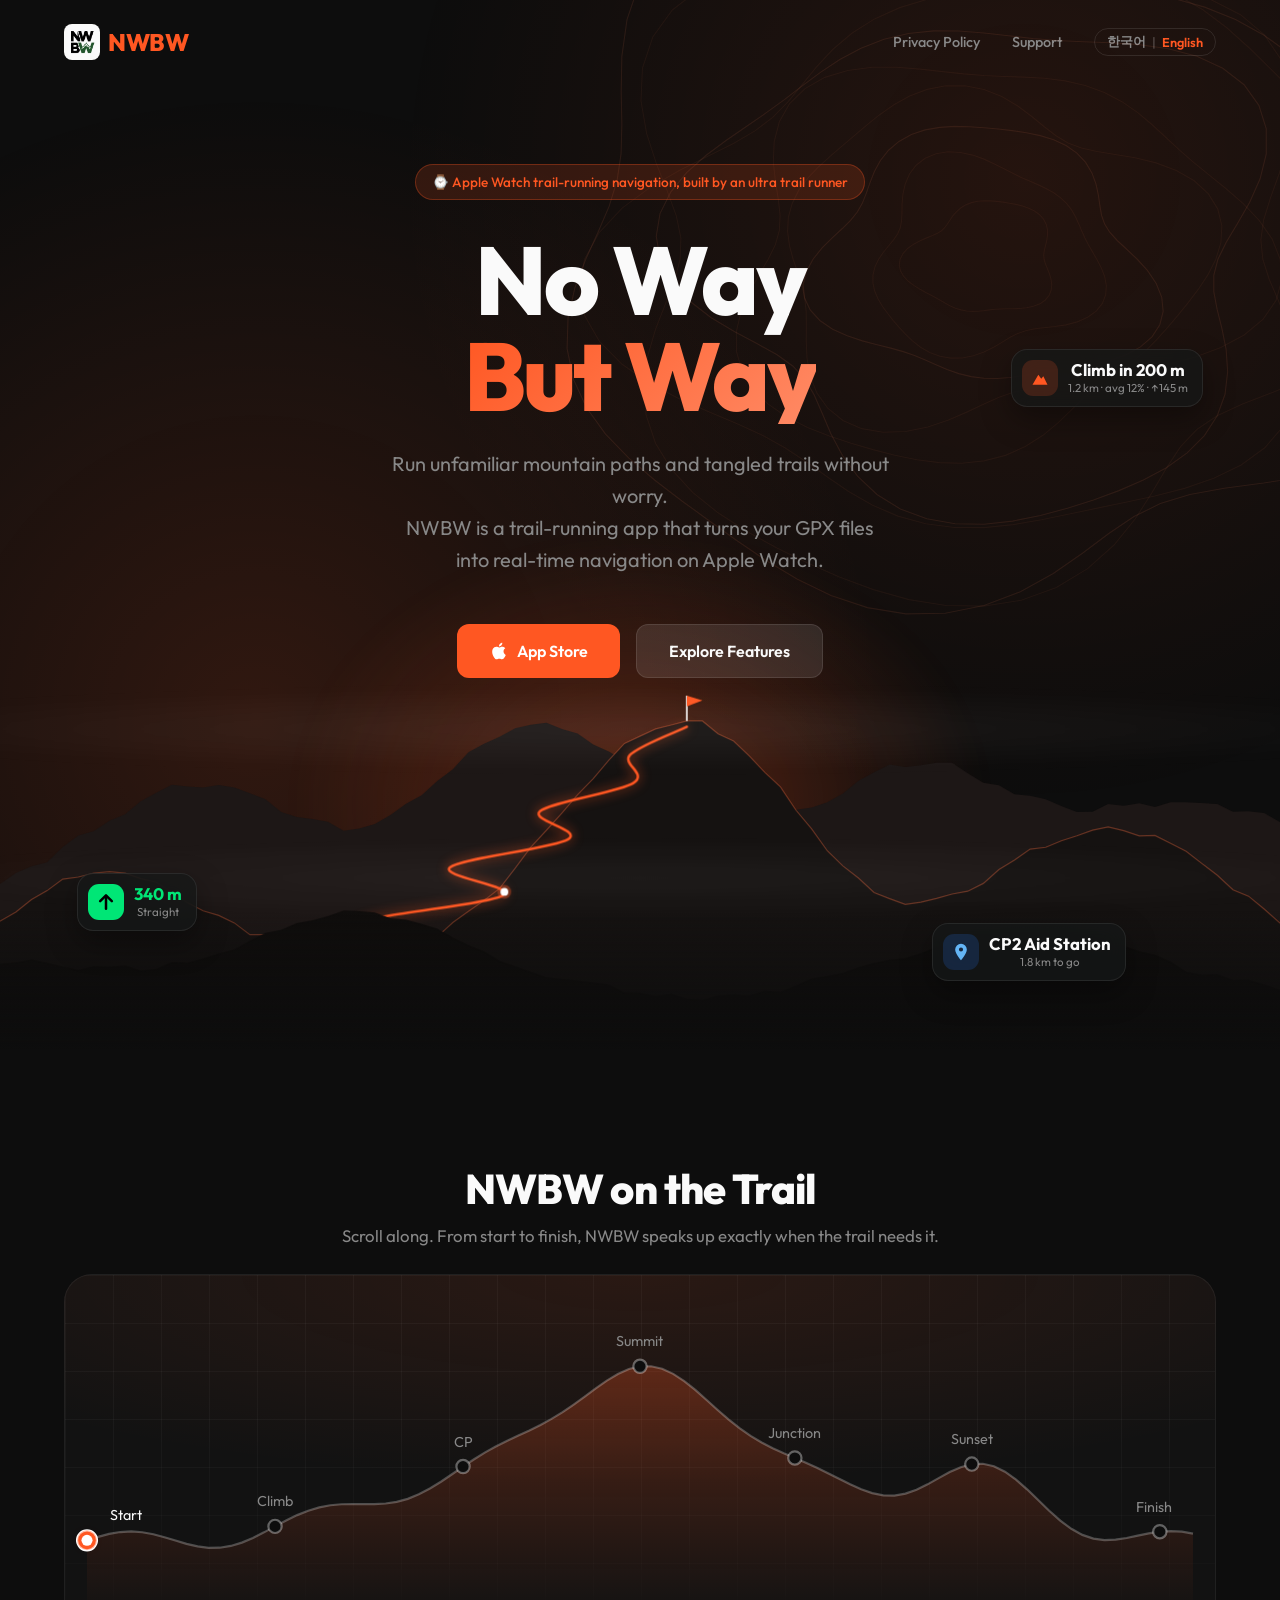
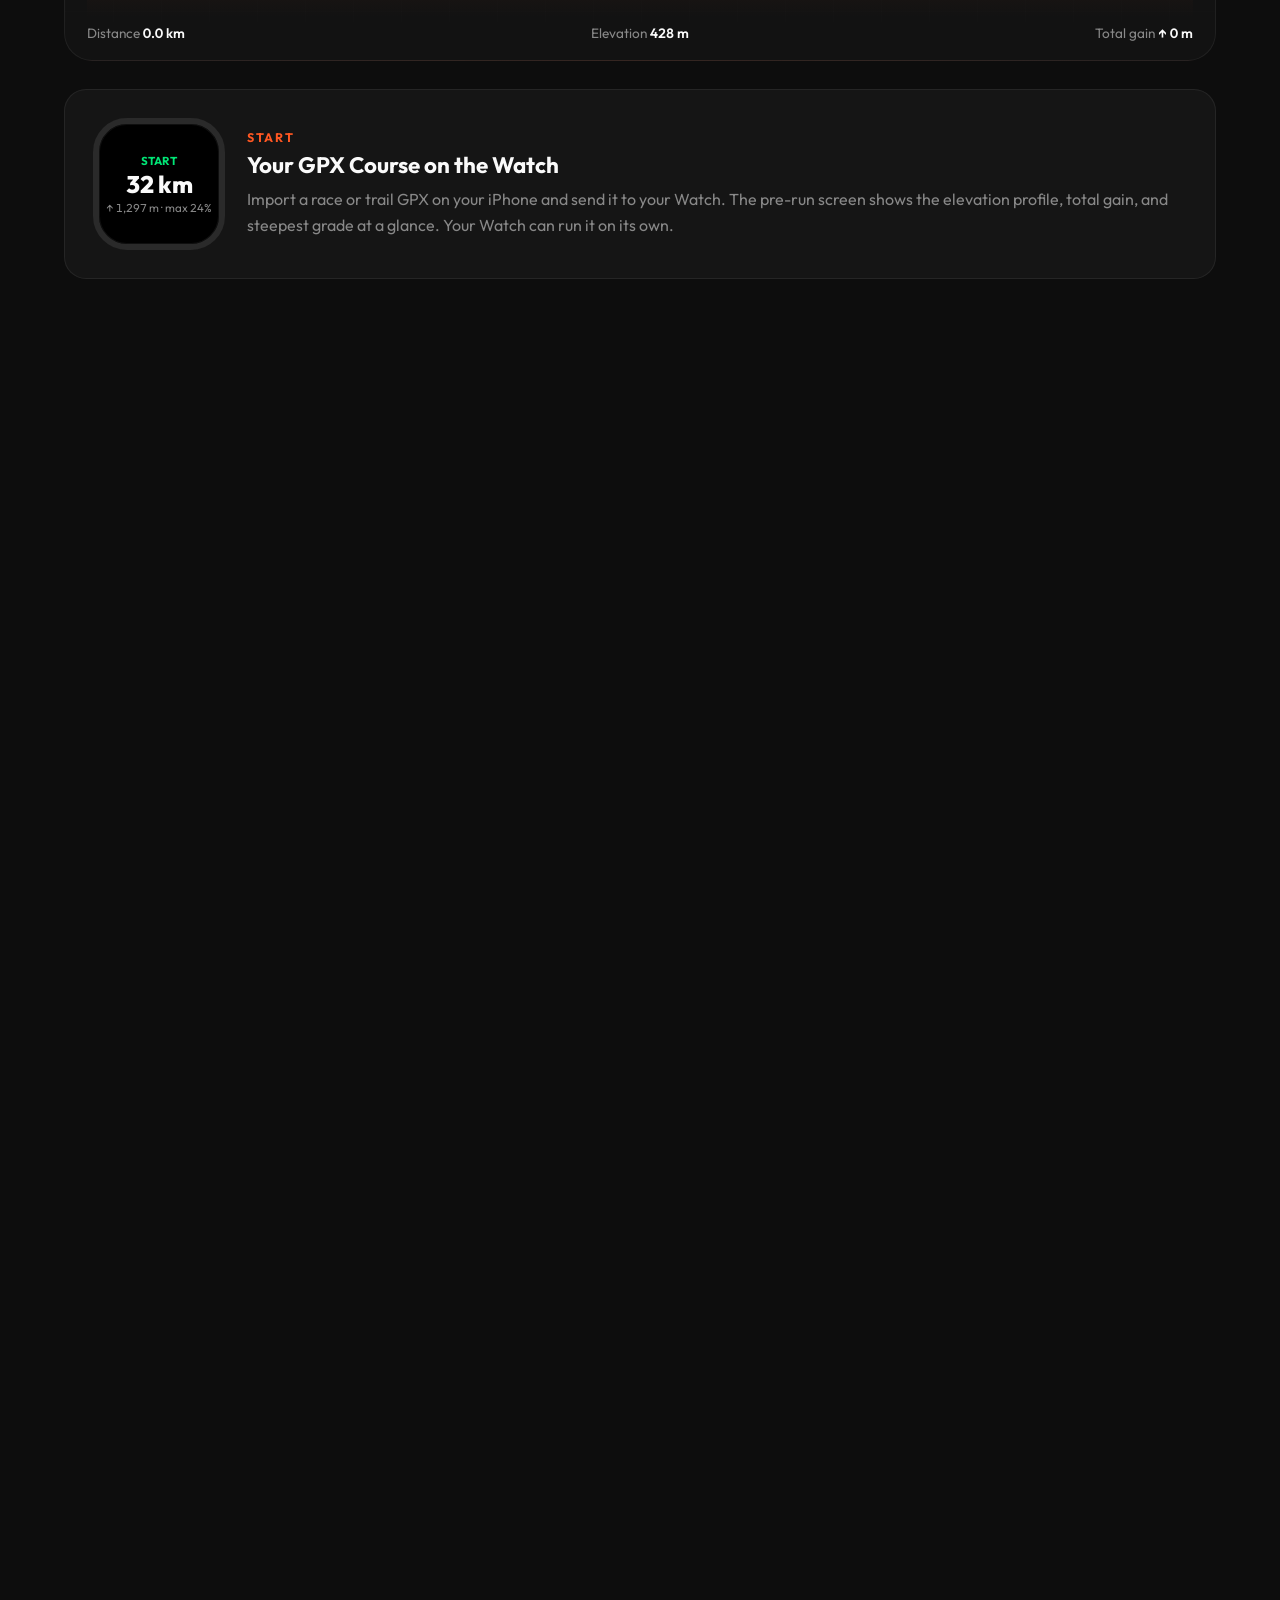
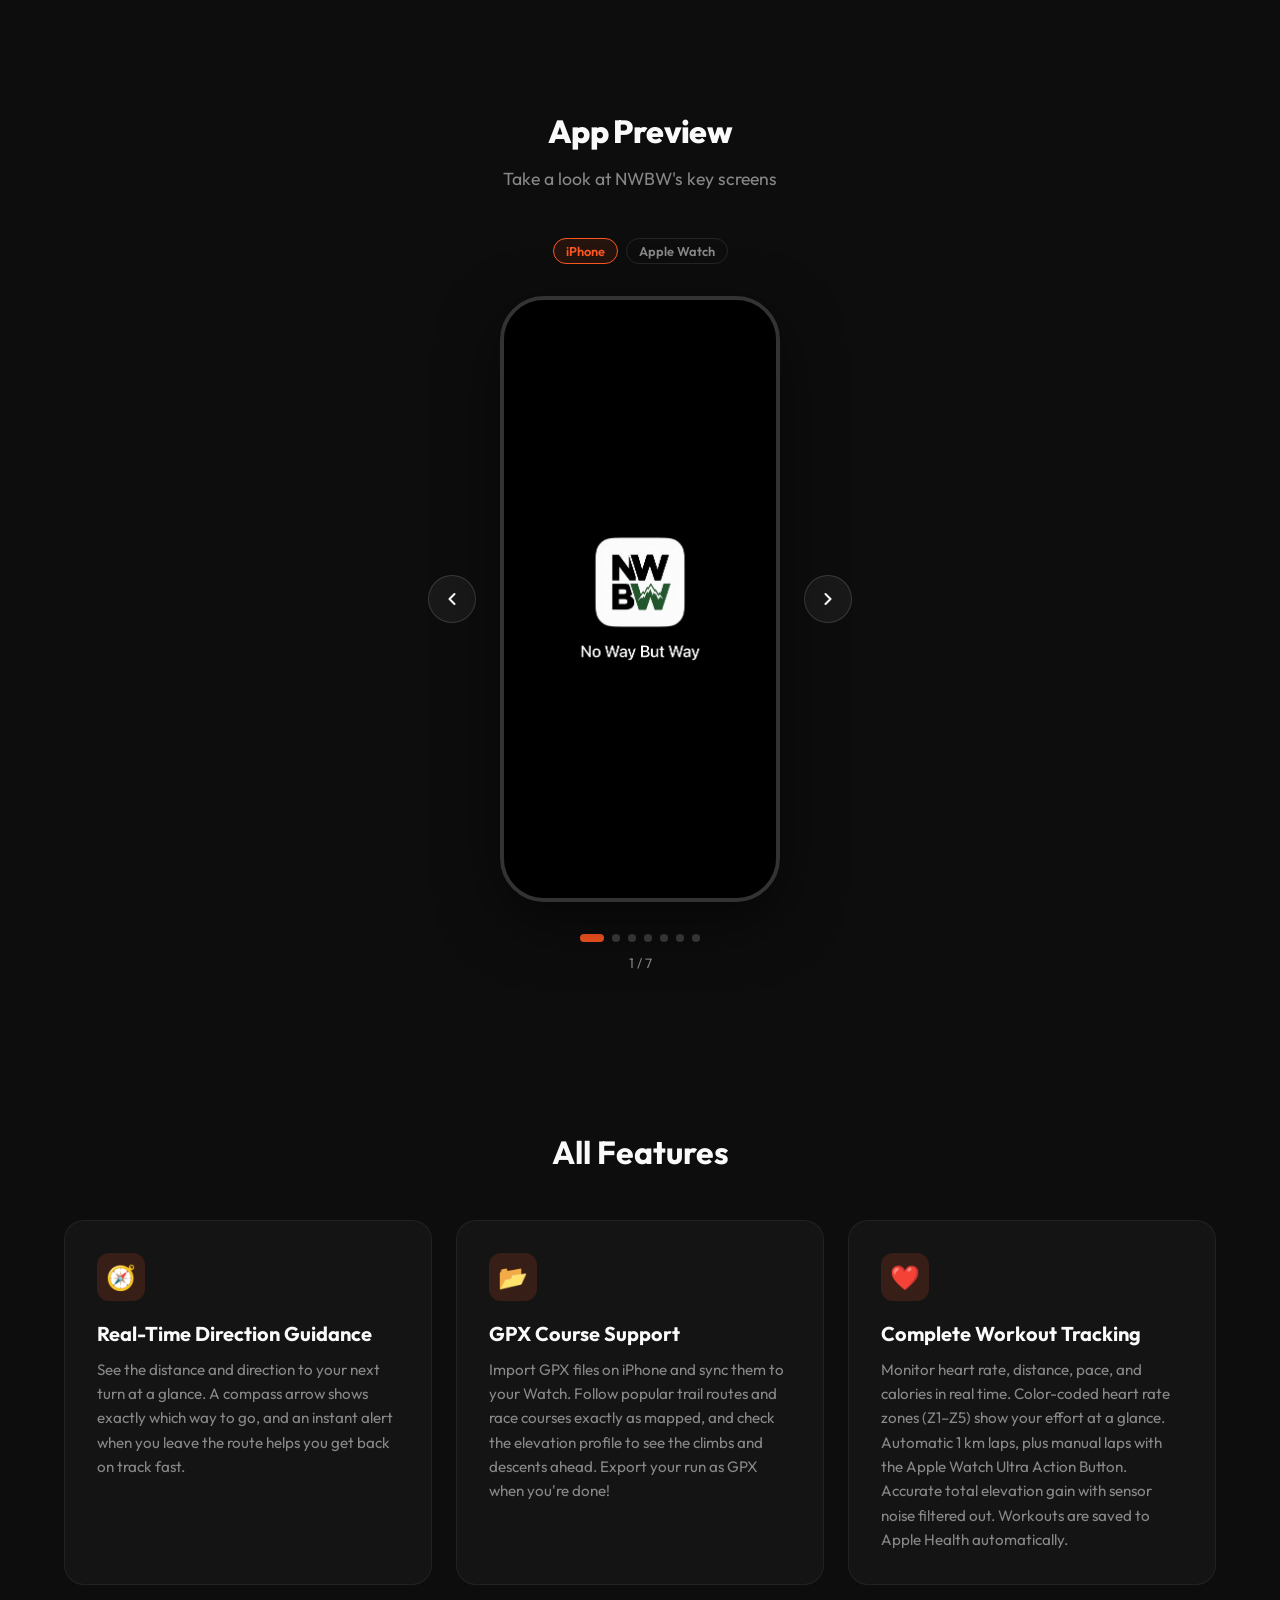
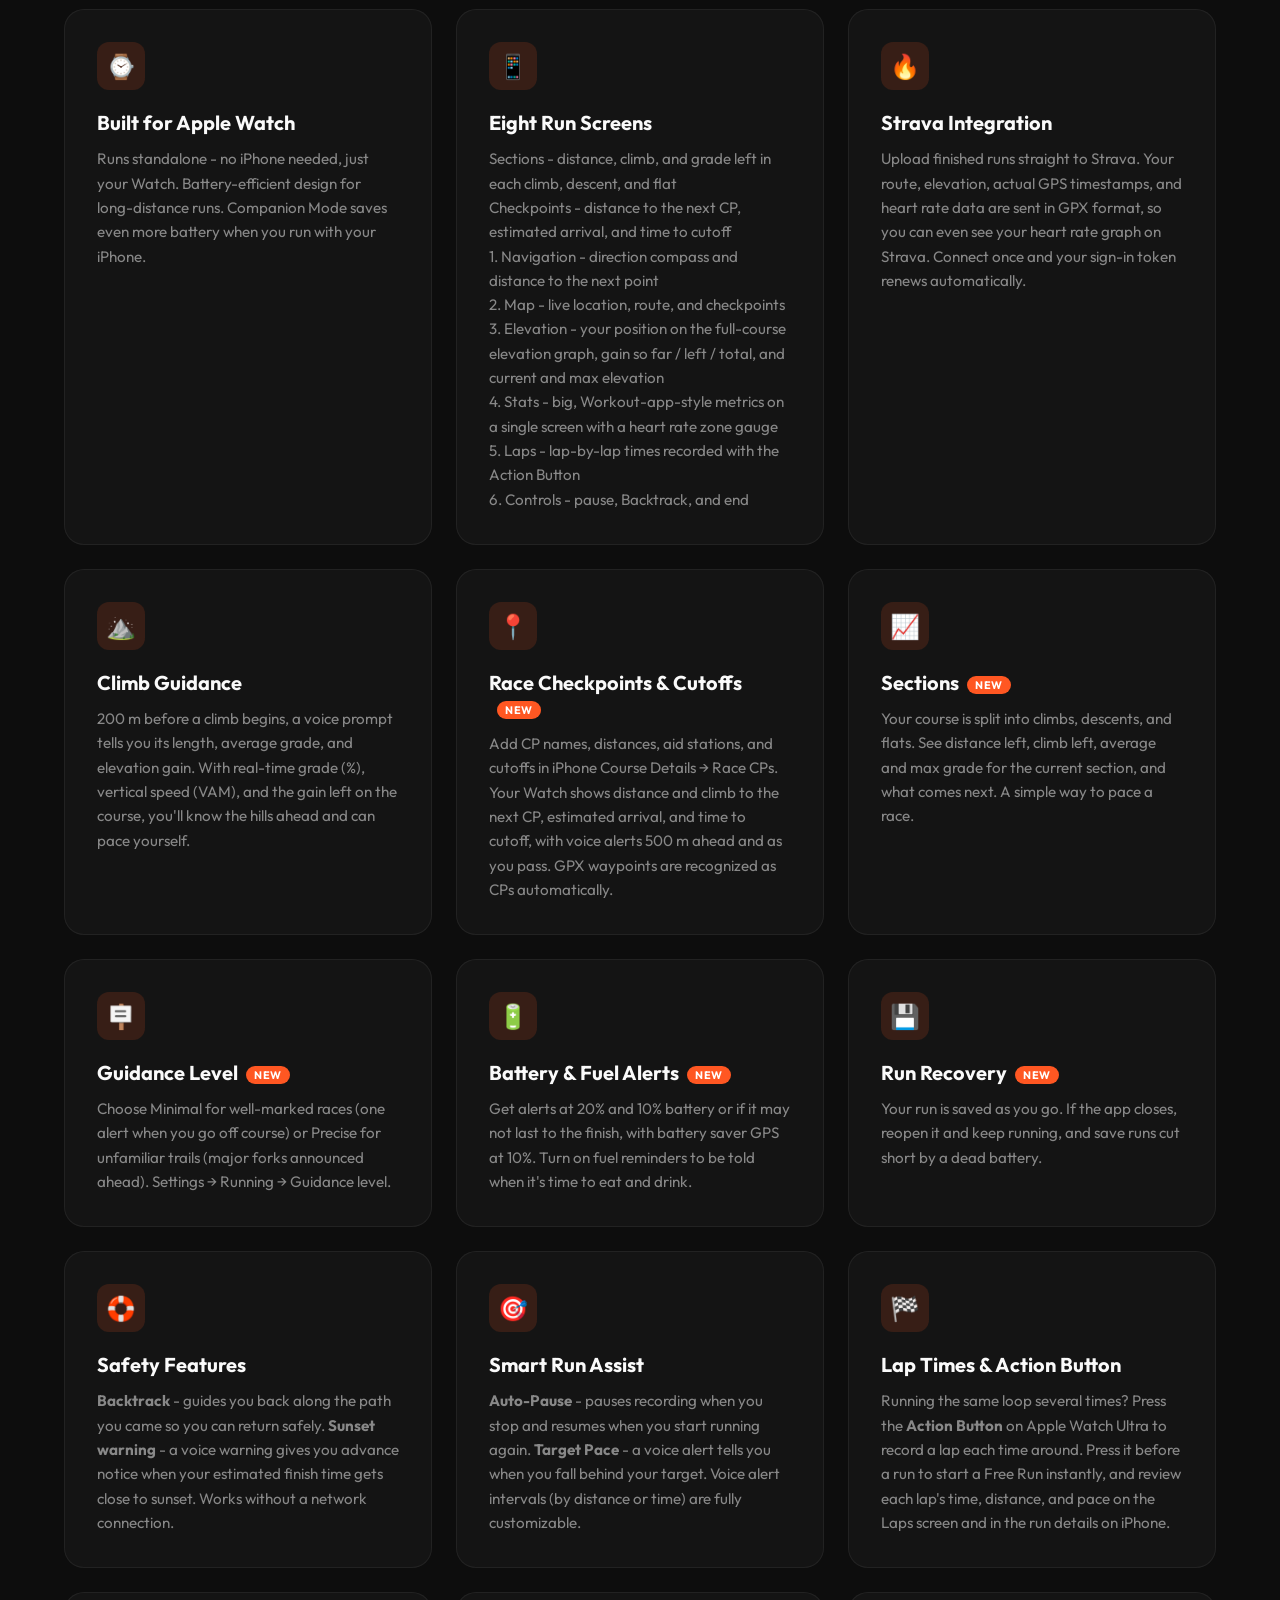
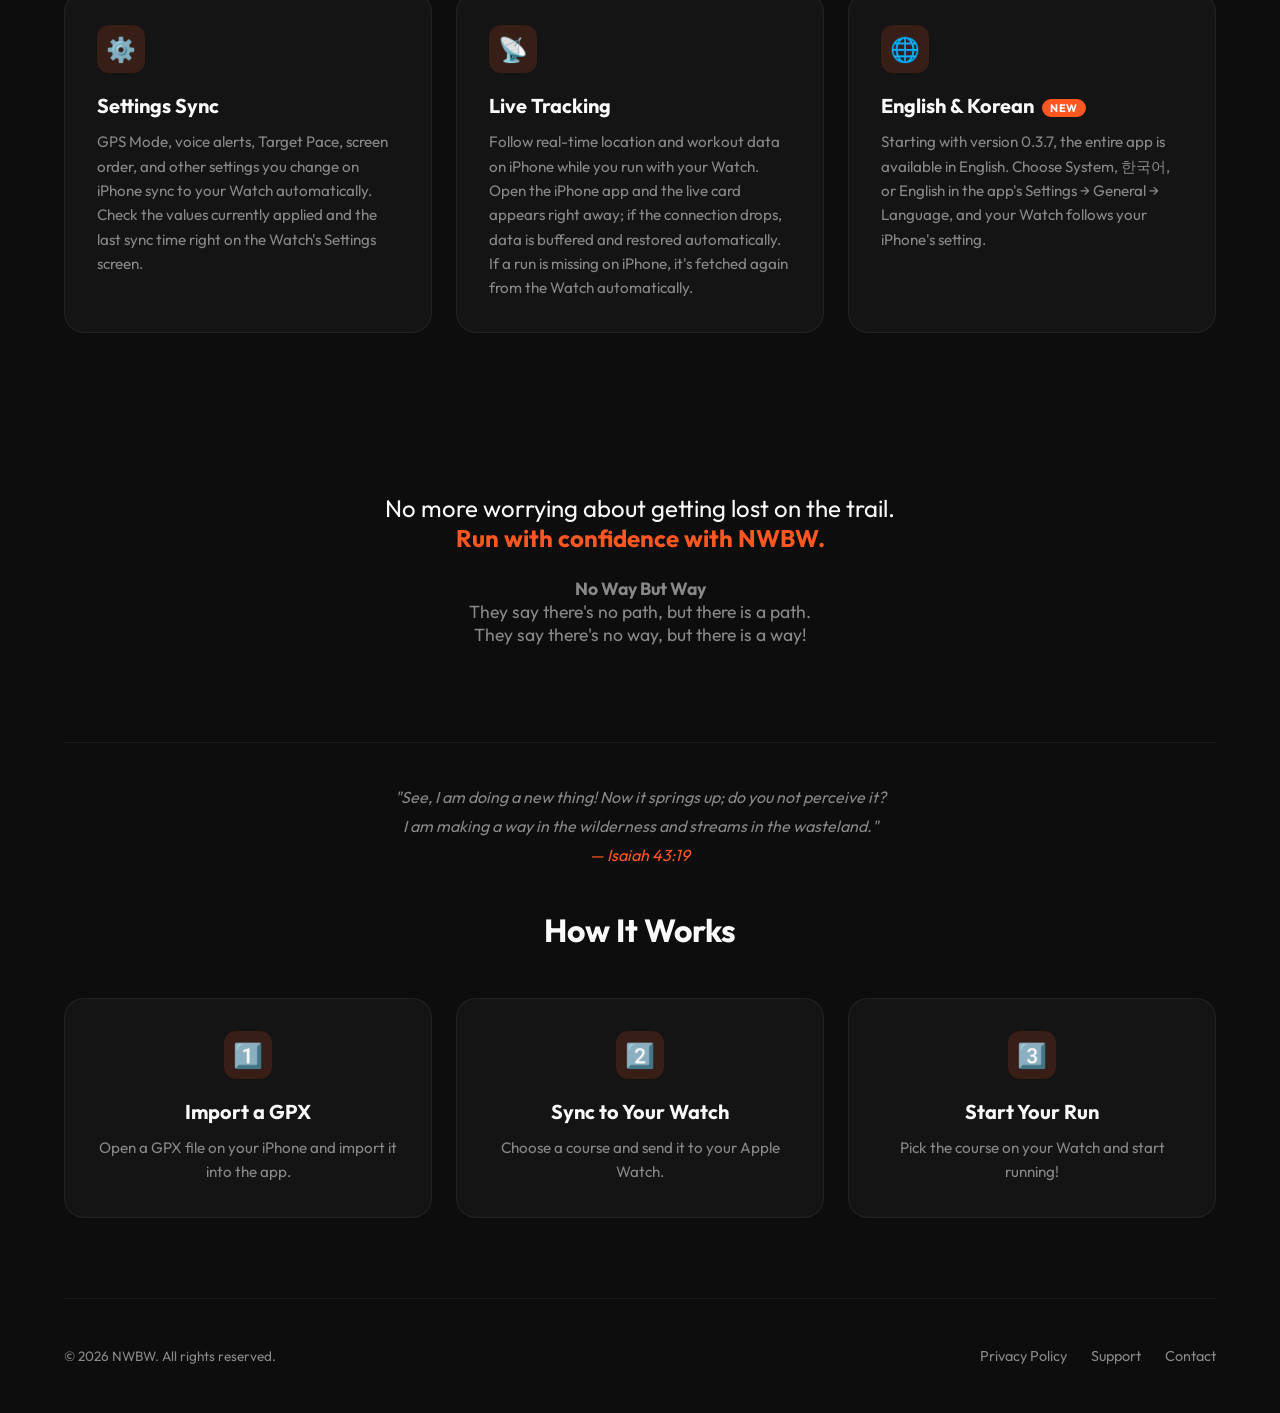
==== commit c93d7014: "0.3.7 대회 기능 반영: 구간·대회 CP·길안내 강도·배터리/보급·기록 보존, 워치 스크린샷 교체 Co-Authored-By: Claude Opus 5.5 <noreply@an" ====
--- a/en/index.html
+++ b/en/index.html
@@ -664,11 +664,11 @@
                         </div>
                     </article>
                     <article class="jcard" data-at="0.34" data-label="CP">
-                        <div class="hud"><span class="tag" style="color:#64B5F6">CP2</span><span class="big">1.8 km</span><span class="sub">Aid station</span></div>
+                        <div class="hud"><span class="tag" style="color:#64B5F6">CP2</span><span class="big">4.0 km</span><span class="sub">58 min to cutoff</span></div>
                         <div>
                             <div class="kicker">Checkpoint</div>
-                            <h3>Checkpoints & Aid Stations</h3>
-                            <p>Waypoints in your GPX (checkpoints, aid stations) are picked up automatically, shown on the map, and announced 200 m ahead.</p>
+                            <h3>Race Checkpoints & Cutoffs</h3>
+                            <p>Add your race CPs and cutoffs to see distance and climb to the next CP, estimated arrival, and time to cutoff, with voice alerts 500 m ahead and as you pass. GPX waypoints are picked up as CPs automatically.</p>
                         </div>
                     </article>
                     <article class="jcard" data-at="0.5" data-label="Summit">
@@ -749,6 +749,8 @@
                         </button>
                         <div class="watch-frame">
                             <div class="carousel-track" data-track>
+                                <div class="carousel-slide"><img src="../assets/en/watch_sections.png" alt="Sections - distance and climb left in the current climb" draggable="false"></div>
+                                <div class="carousel-slide"><img src="../assets/en/watch_checkpoints.png" alt="Checkpoints - distance to the next CP, estimated arrival, and time to cutoff" draggable="false"></div>
                                 <div class="carousel-slide"><img src="../assets/en/watch_courses.png" alt="Watch course list - Free Run and course cards" draggable="false"></div>
                                 <div class="carousel-slide"><img src="../assets/en/watch_start_run.png" alt="Start Run - elevation profile and course summary" draggable="false"></div>
                                 <div class="carousel-slide"><img src="../assets/en/watch_navigation.png" alt="Navigation - turn guidance and progress" draggable="false"></div>
@@ -801,8 +803,10 @@
                     <!-- Six run screens -->
                     <div class="feature-card">
                         <div class="feature-icon">📱</div>
-                        <h3>Six Run Screens</h3>
-                        <p>1. Navigation - direction compass and distance to the next point<br>
+                        <h3>Eight Run Screens</h3>
+                        <p>Sections - distance, climb, and grade left in each climb, descent, and flat<br>
+                        Checkpoints - distance to the next CP, estimated arrival, and time to cutoff<br>
+                        1. Navigation - direction compass and distance to the next point<br>
                         2. Map - live location, route, and checkpoints<br>
                         3. Elevation - your position on the full-course elevation graph, gain so far / left / total, and current and max elevation<br>
                         4. Stats - big, Workout-app-style metrics on a single screen with a heart rate zone gauge<br>
@@ -827,8 +831,36 @@
                     <!-- Checkpoint and aid station alerts -->
                     <div class="feature-card">
                         <div class="feature-icon">📍</div>
-                        <h3>Checkpoint & Aid Station Alerts</h3>
-                        <p>Waypoints in your GPX file (CPs, aid stations) are recognized automatically. They appear as markers on the map, and a voice alert lets you know 200 m before you reach each one. Just use the race course GPX as is.</p>
+                        <h3>Race Checkpoints & Cutoffs<span class="badge-new">NEW</span></h3>
+                        <p>Add CP names, distances, aid stations, and cutoffs in iPhone Course Details → Race CPs. Your Watch shows distance and climb to the next CP, estimated arrival, and time to cutoff, with voice alerts 500 m ahead and as you pass. GPX waypoints are recognized as CPs automatically.</p>
+                    </div>
+
+                    <!-- Sections -->
+                    <div class="feature-card">
+                        <div class="feature-icon">📈</div>
+                        <h3>Sections<span class="badge-new">NEW</span></h3>
+                        <p>Your course is split into climbs, descents, and flats. See distance left, climb left, average and max grade for the current section, and what comes next. A simple way to pace a race.</p>
+                    </div>
+
+                    <!-- Guidance level -->
+                    <div class="feature-card">
+                        <div class="feature-icon">🪧</div>
+                        <h3>Guidance Level<span class="badge-new">NEW</span></h3>
+                        <p>Choose Minimal for well-marked races (one alert when you go off course) or Precise for unfamiliar trails (major forks announced ahead). Settings → Running → Guidance level.</p>
+                    </div>
+
+                    <!-- Battery & fuel -->
+                    <div class="feature-card">
+                        <div class="feature-icon">🔋</div>
+                        <h3>Battery & Fuel Alerts<span class="badge-new">NEW</span></h3>
+                        <p>Get alerts at 20% and 10% battery or if it may not last to the finish, with battery saver GPS at 10%. Turn on fuel reminders to be told when it's time to eat and drink.</p>
+                    </div>
+
+                    <!-- Run recovery -->
+                    <div class="feature-card">
+                        <div class="feature-icon">💾</div>
+                        <h3>Run Recovery<span class="badge-new">NEW</span></h3>
+                        <p>Your run is saved as you go. If the app closes, reopen it and keep running, and save runs cut short by a dead battery.</p>
                     </div>
 
                     <!-- Safety features -->
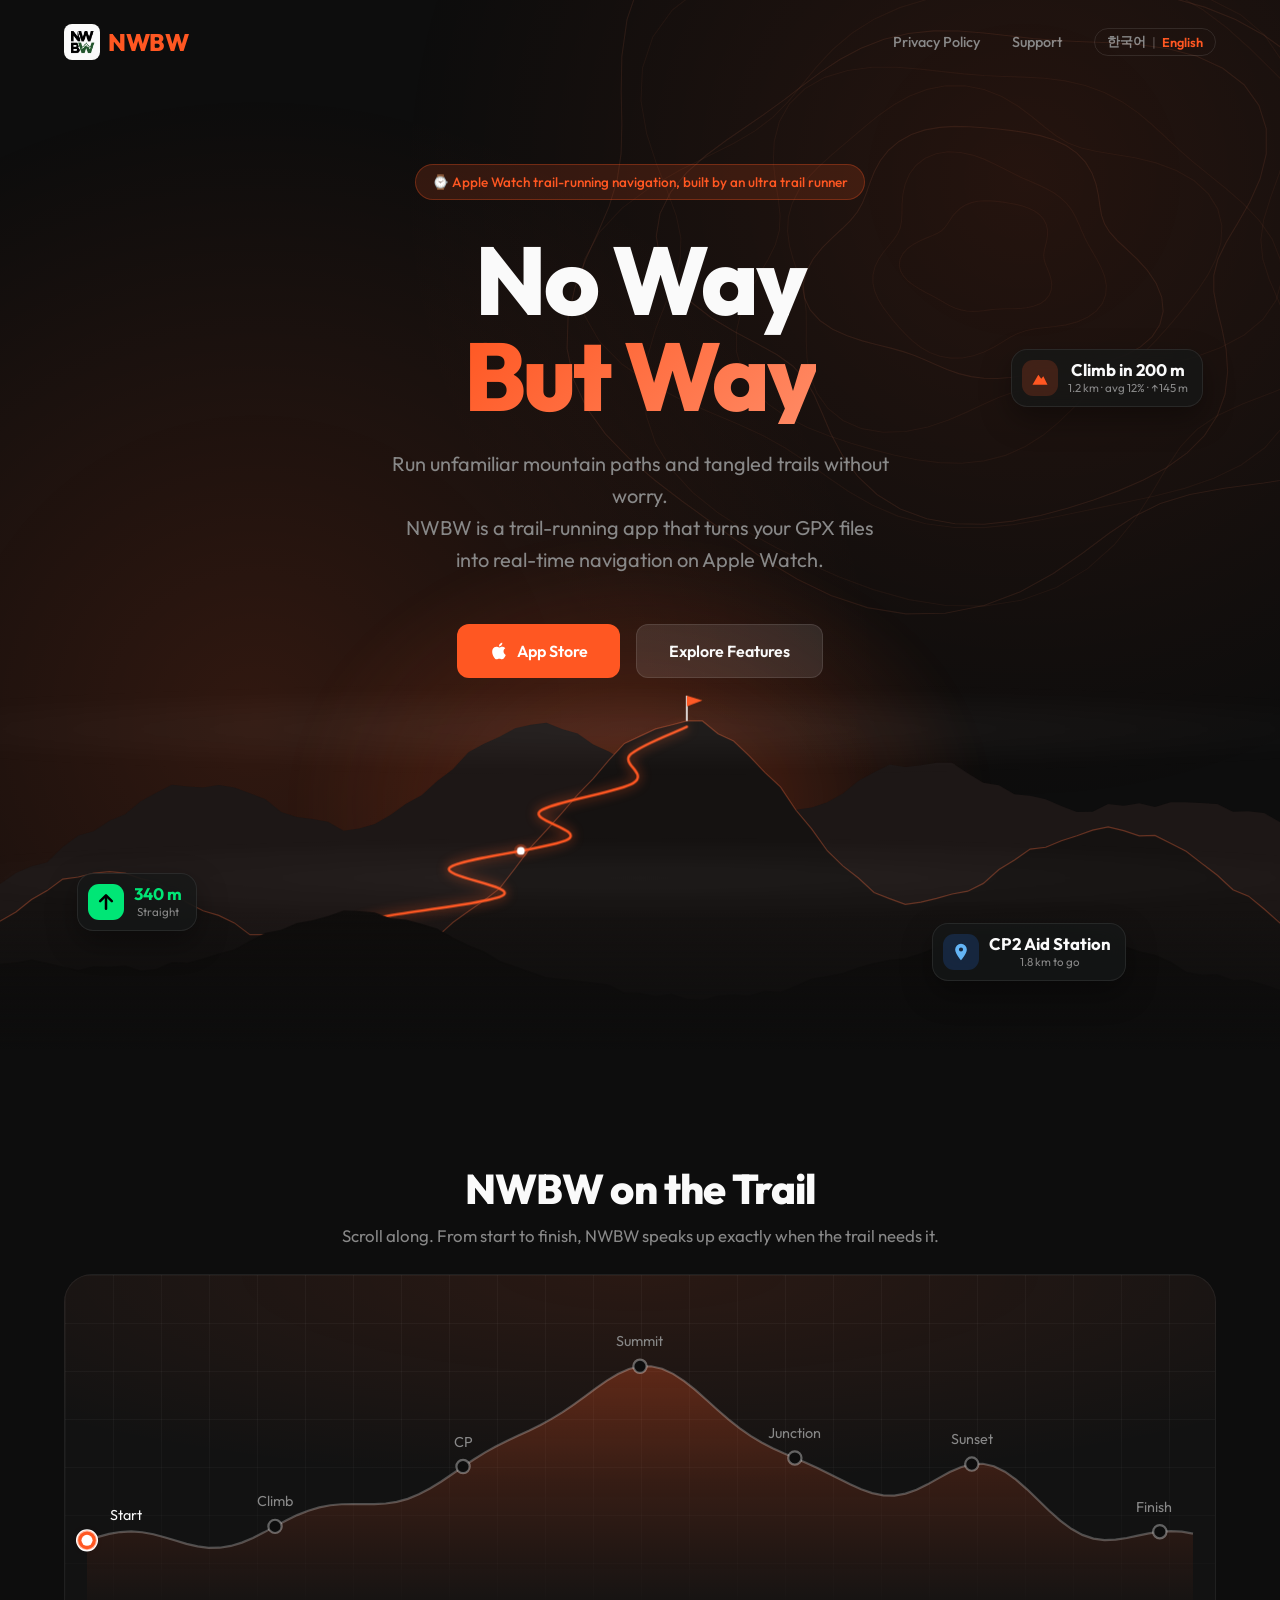
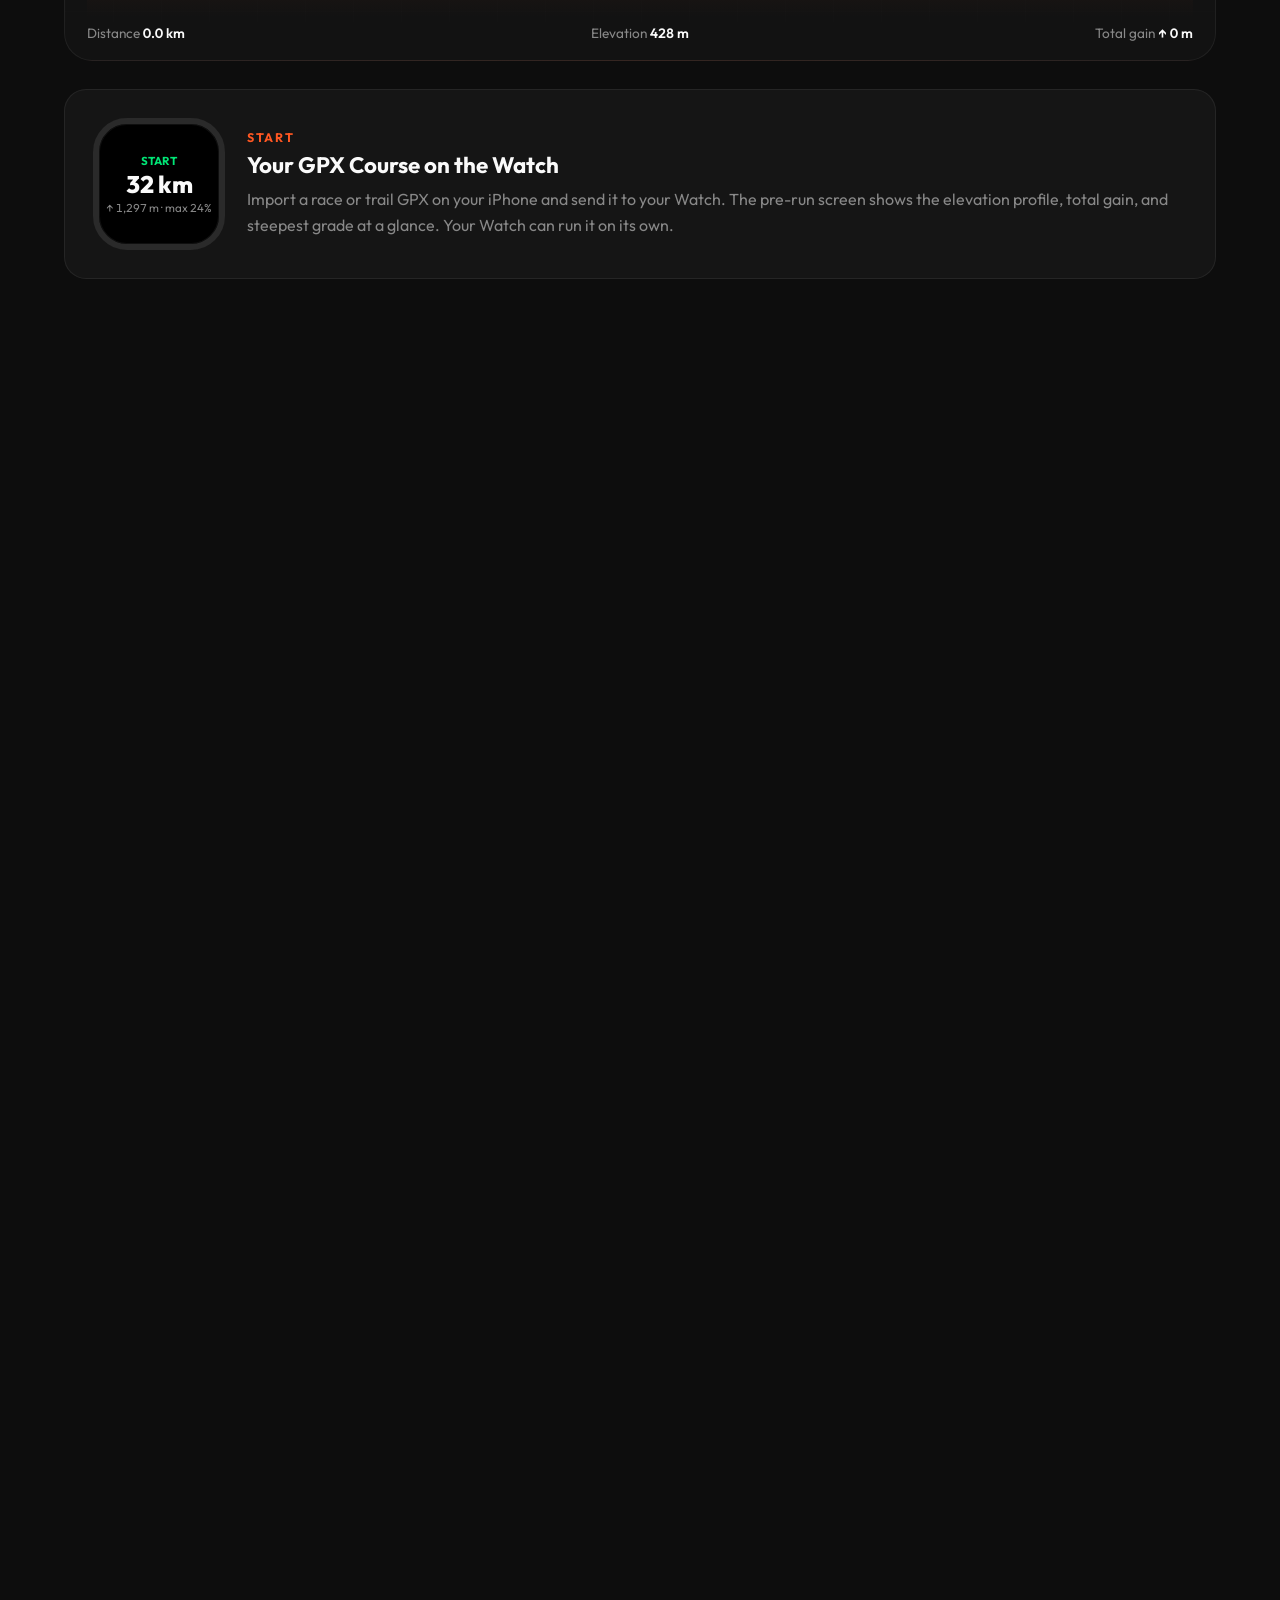
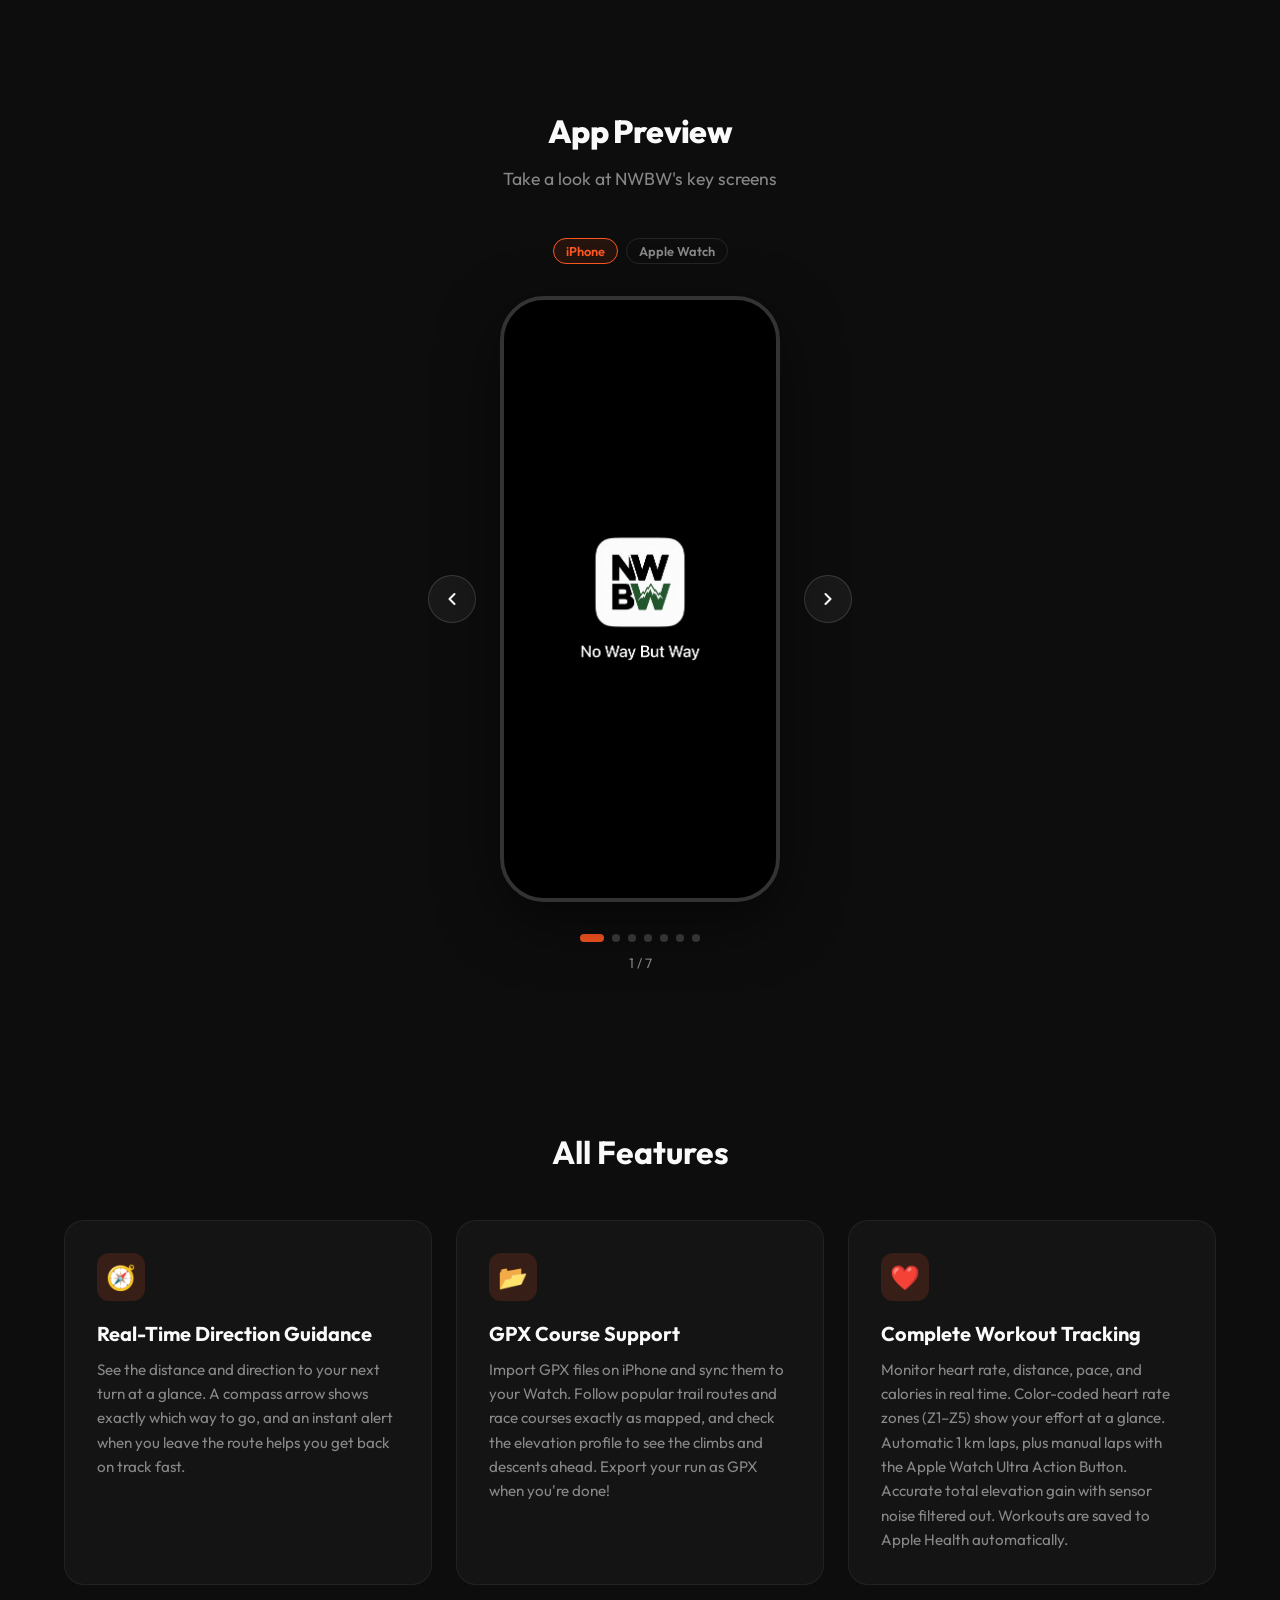
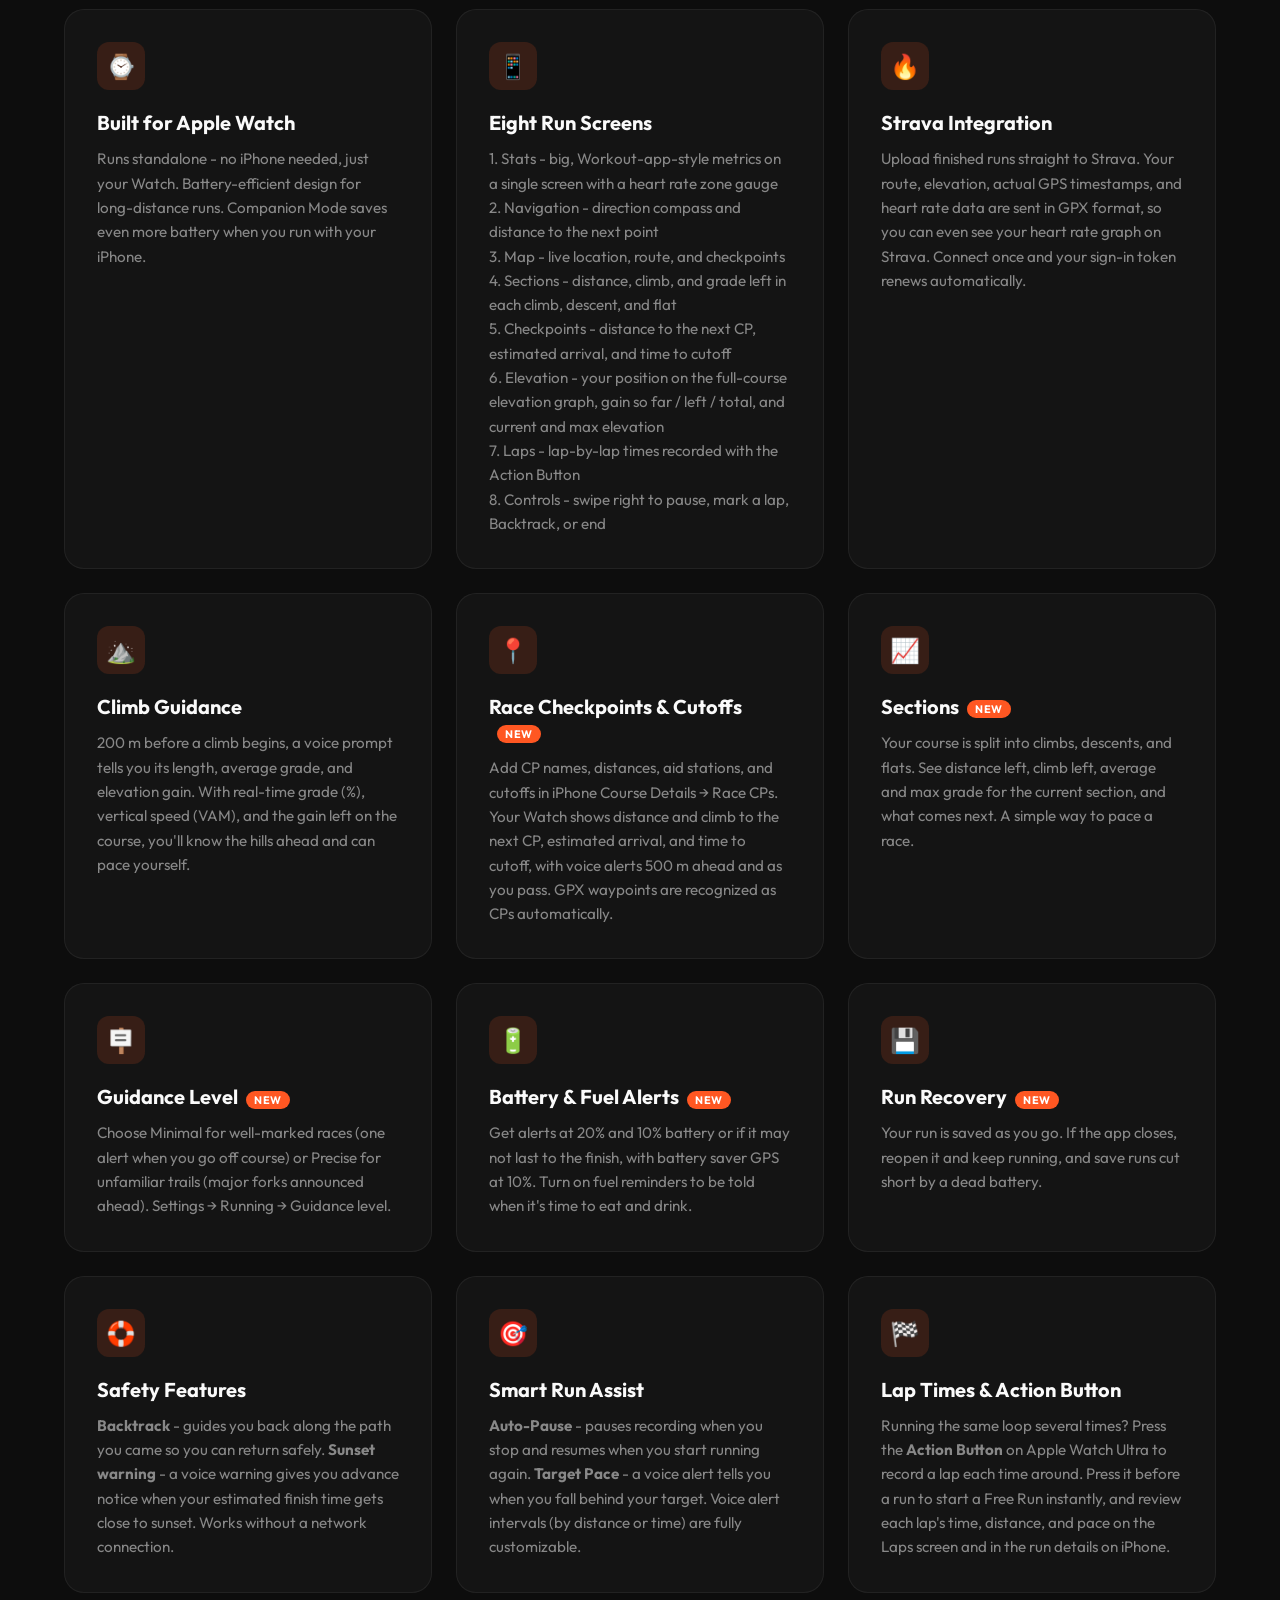
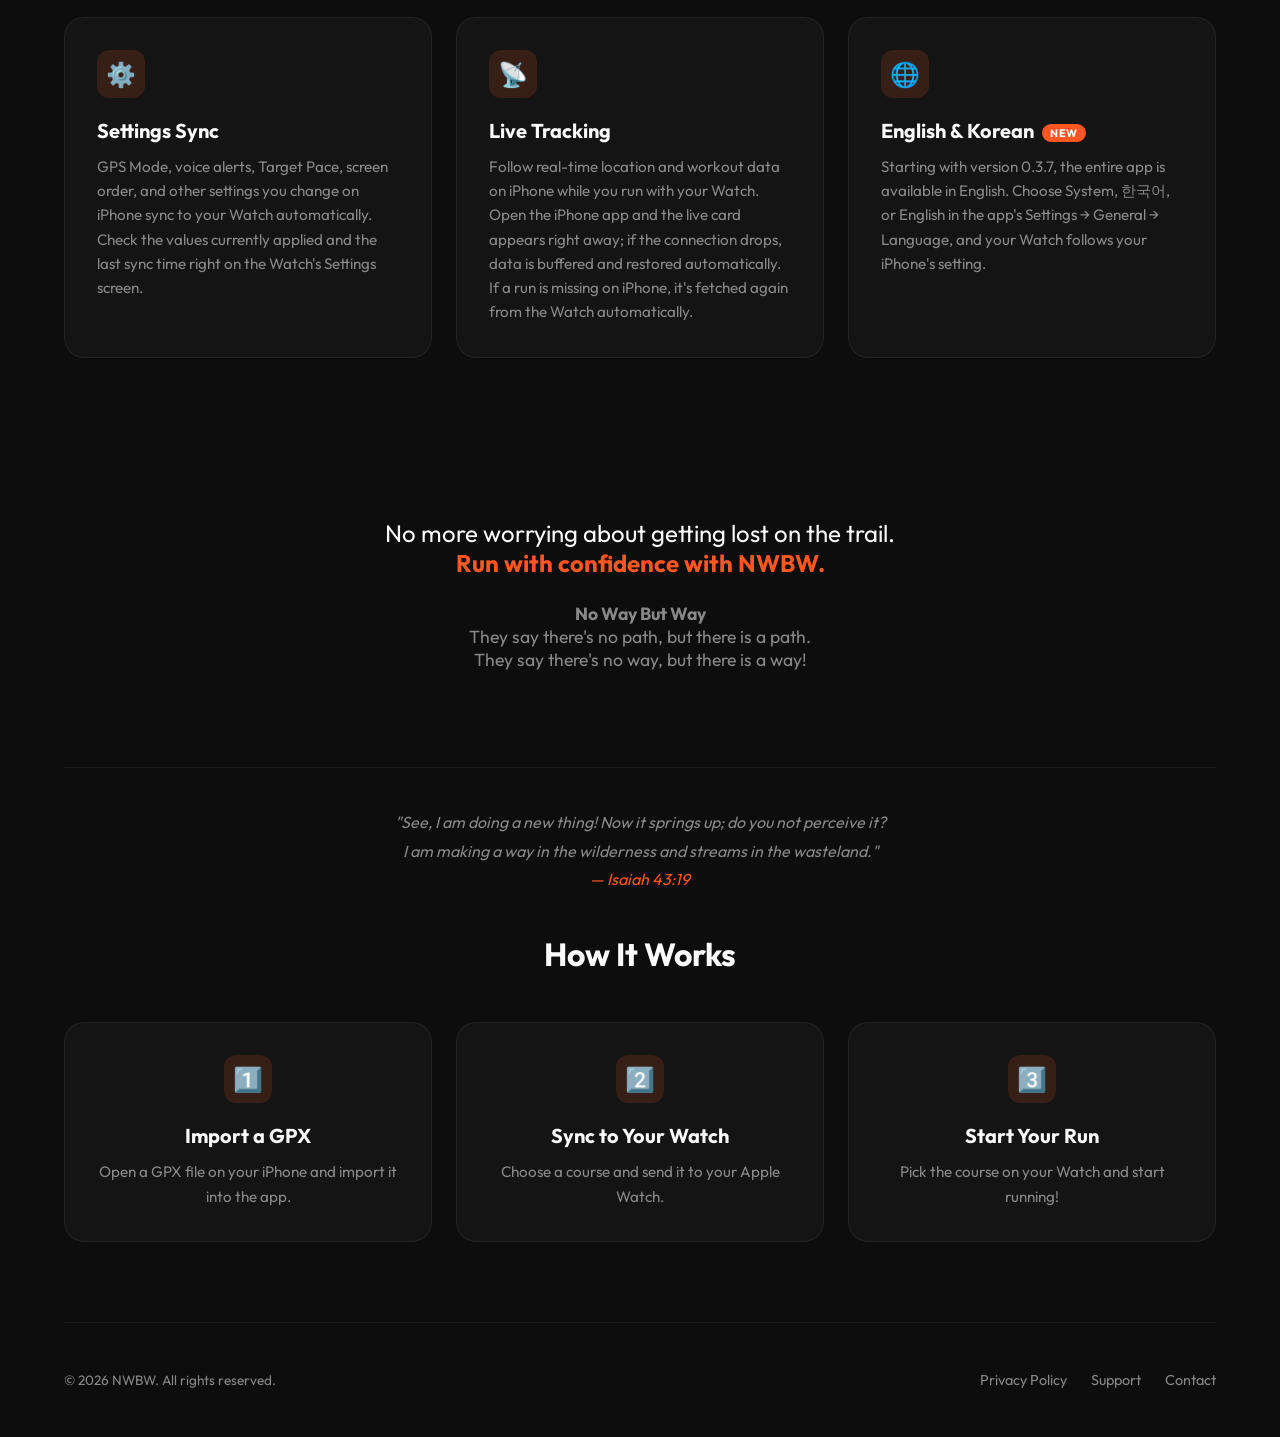
==== commit 22219fa5: "러닝 화면 순서 변경 · 컨트롤 오른쪽 스와이프 반영 Co-Authored-By: Claude Opus 5.5 <noreply@anthropic.com>" ====
--- a/en/index.html
+++ b/en/index.html
@@ -804,14 +804,14 @@
                     <div class="feature-card">
                         <div class="feature-icon">📱</div>
                         <h3>Eight Run Screens</h3>
-                        <p>Sections - distance, climb, and grade left in each climb, descent, and flat<br>
-                        Checkpoints - distance to the next CP, estimated arrival, and time to cutoff<br>
-                        1. Navigation - direction compass and distance to the next point<br>
-                        2. Map - live location, route, and checkpoints<br>
-                        3. Elevation - your position on the full-course elevation graph, gain so far / left / total, and current and max elevation<br>
-                        4. Stats - big, Workout-app-style metrics on a single screen with a heart rate zone gauge<br>
-                        5. Laps - lap-by-lap times recorded with the Action Button<br>
-                        6. Controls - pause, Backtrack, and end</p>
+                        <p>1. Stats - big, Workout-app-style metrics on a single screen with a heart rate zone gauge<br>
+                        2. Navigation - direction compass and distance to the next point<br>
+                        3. Map - live location, route, and checkpoints<br>
+                        4. Sections - distance, climb, and grade left in each climb, descent, and flat<br>
+                        5. Checkpoints - distance to the next CP, estimated arrival, and time to cutoff<br>
+                        6. Elevation - your position on the full-course elevation graph, gain so far / left / total, and current and max elevation<br>
+                        7. Laps - lap-by-lap times recorded with the Action Button<br>
+                        8. Controls - swipe right to pause, mark a lap, Backtrack, or end</p>
                     </div>
 
                     <!-- Strava integration -->
